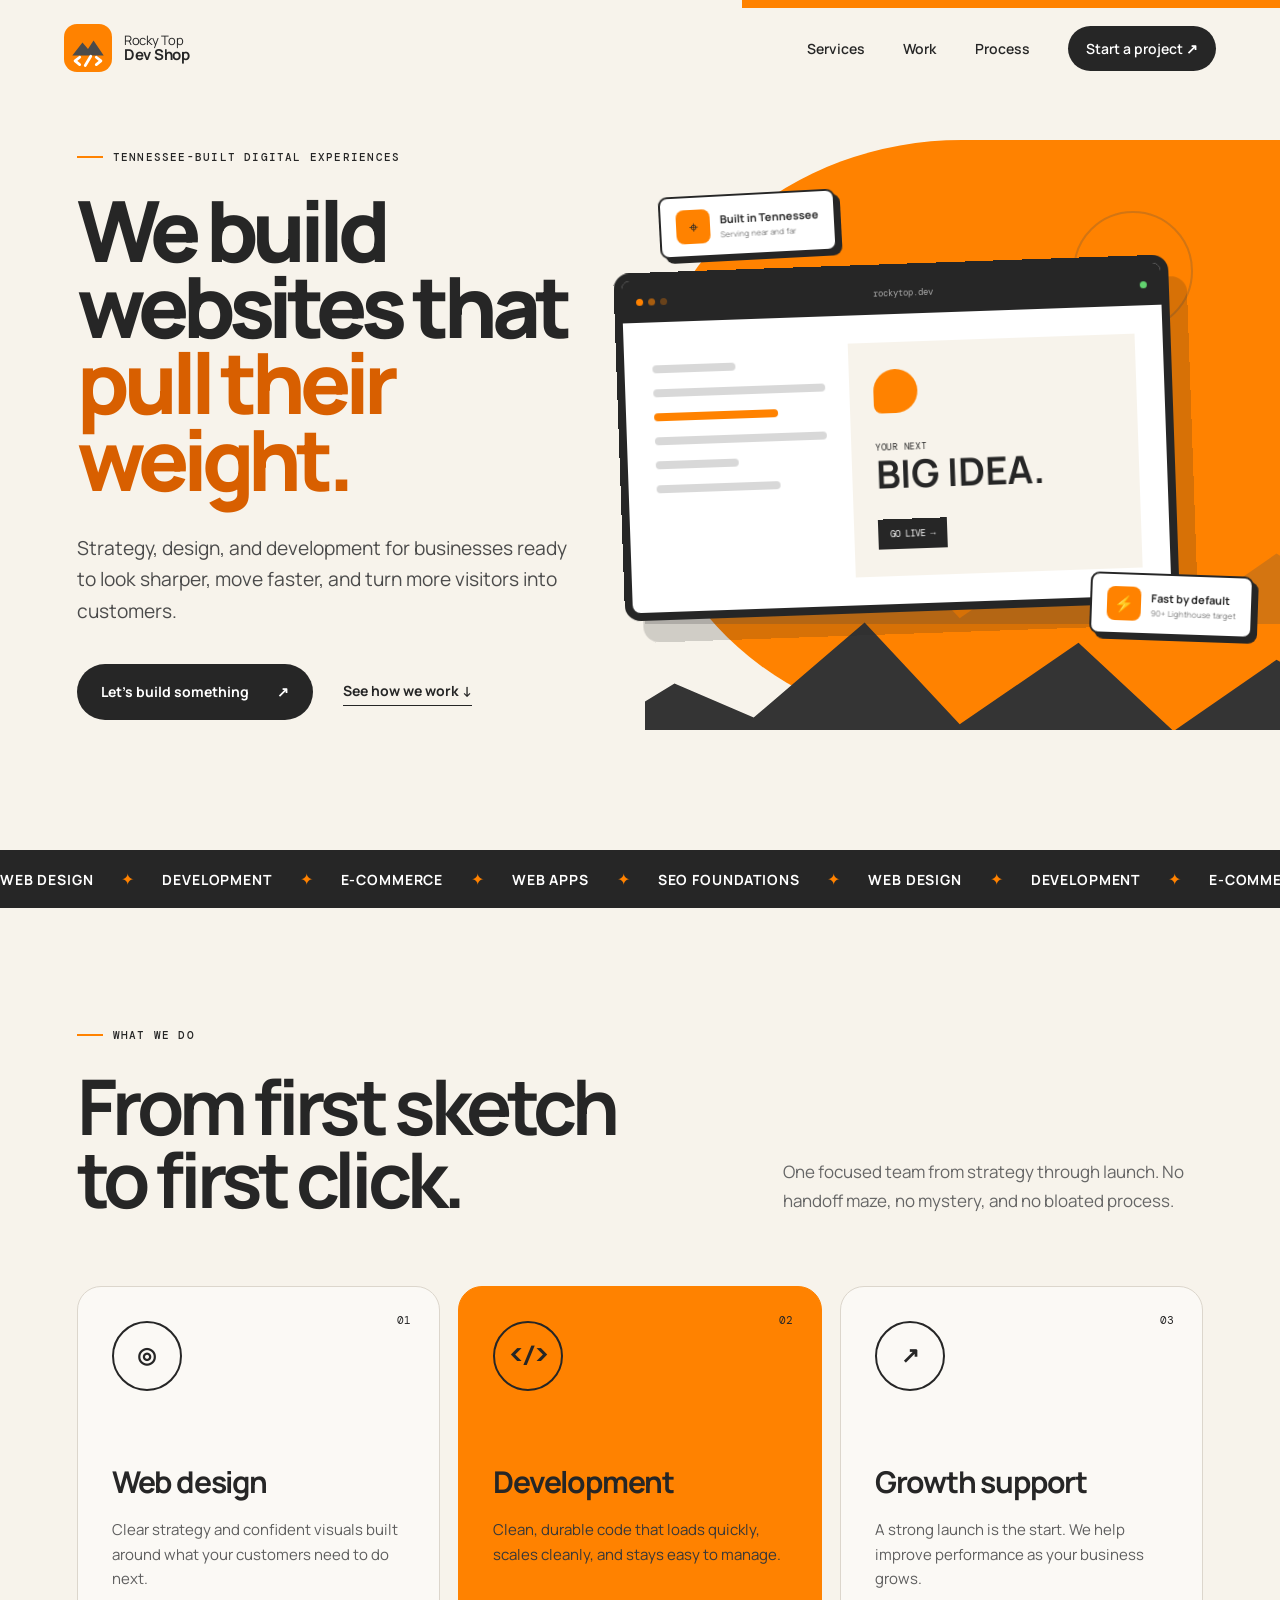
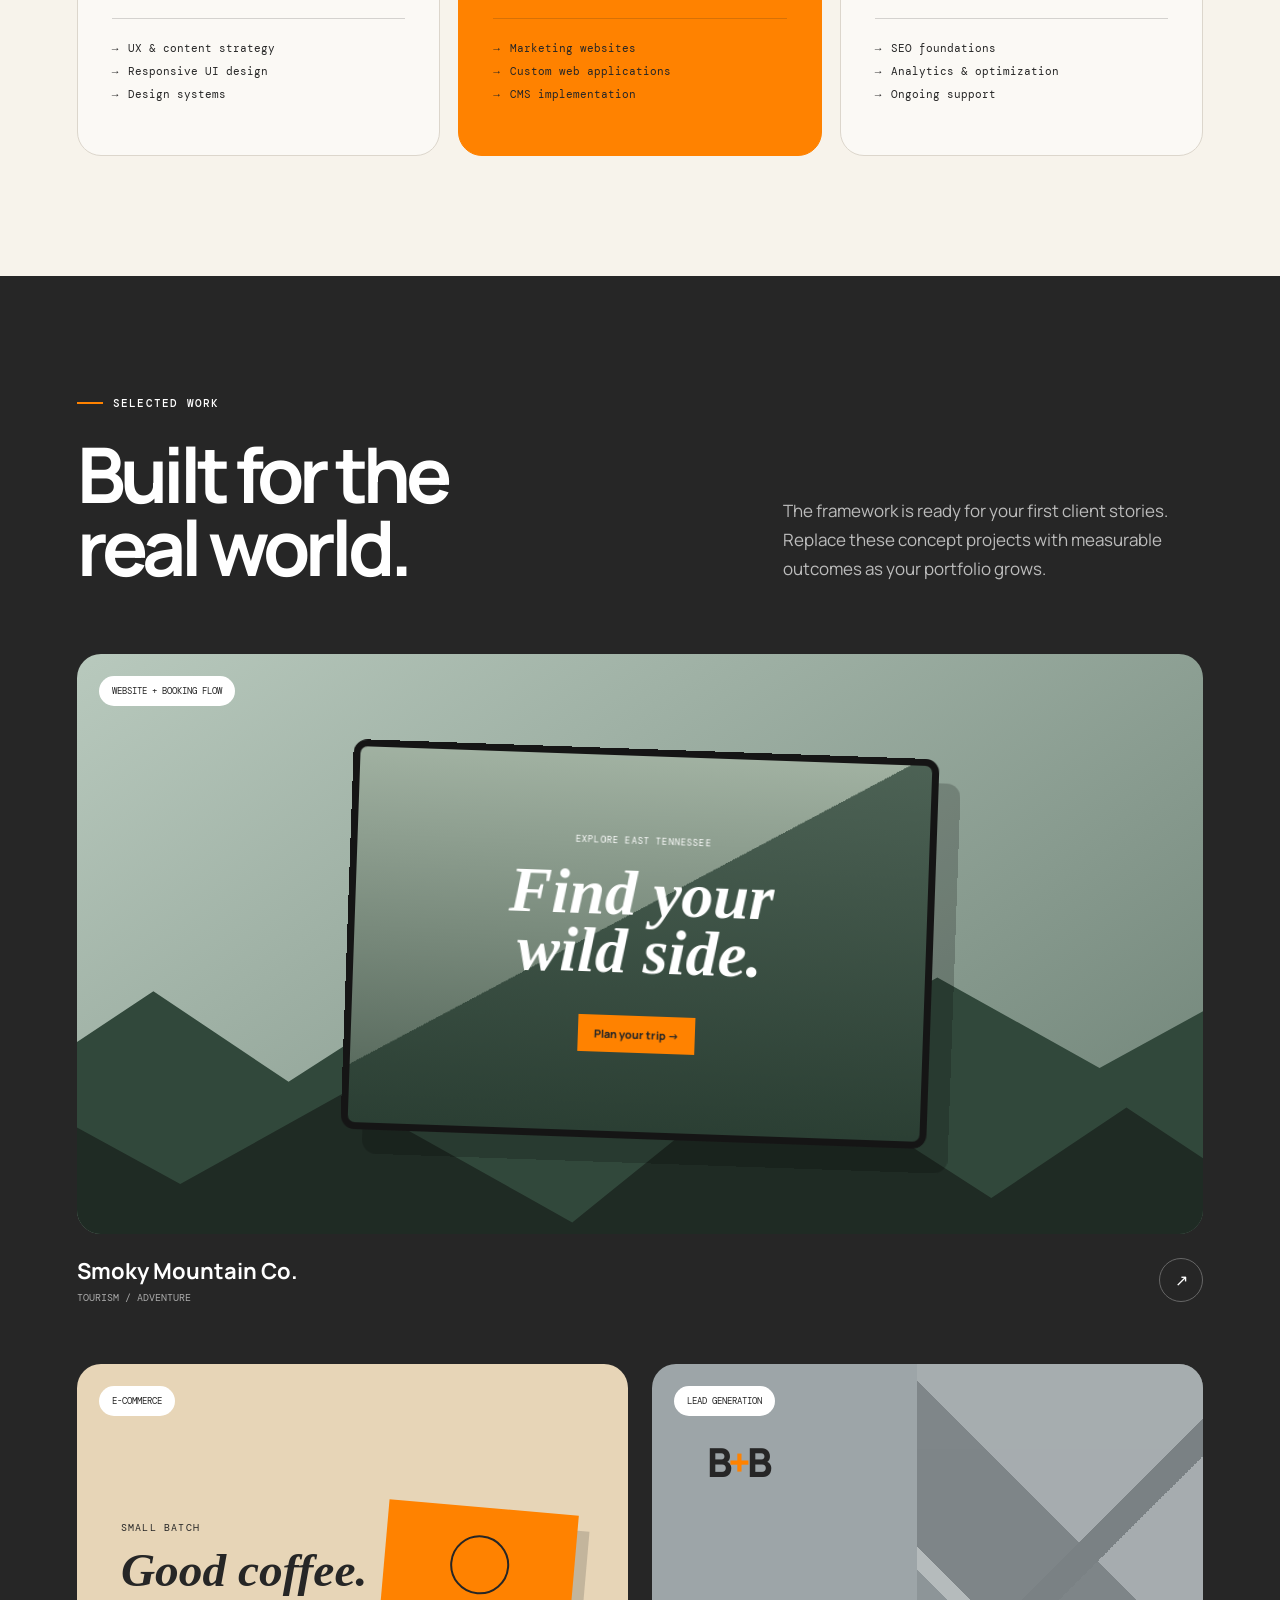
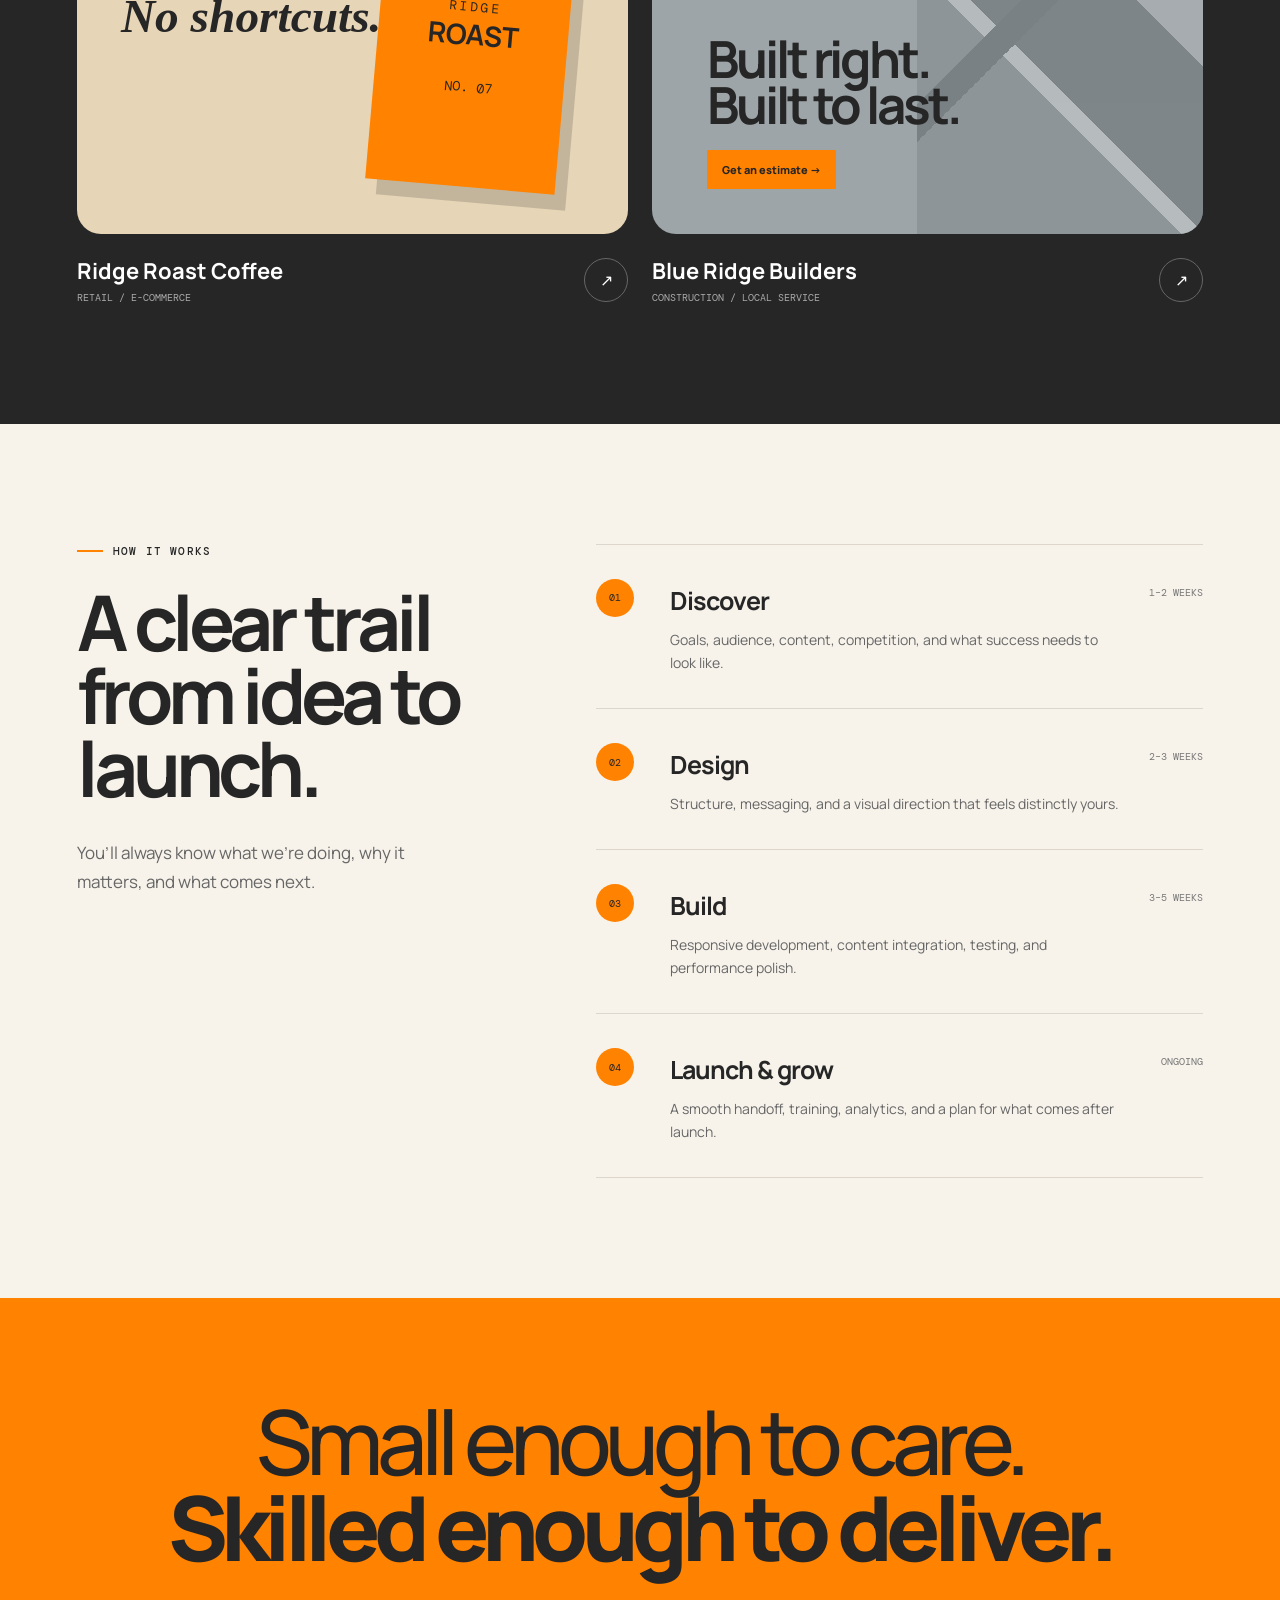
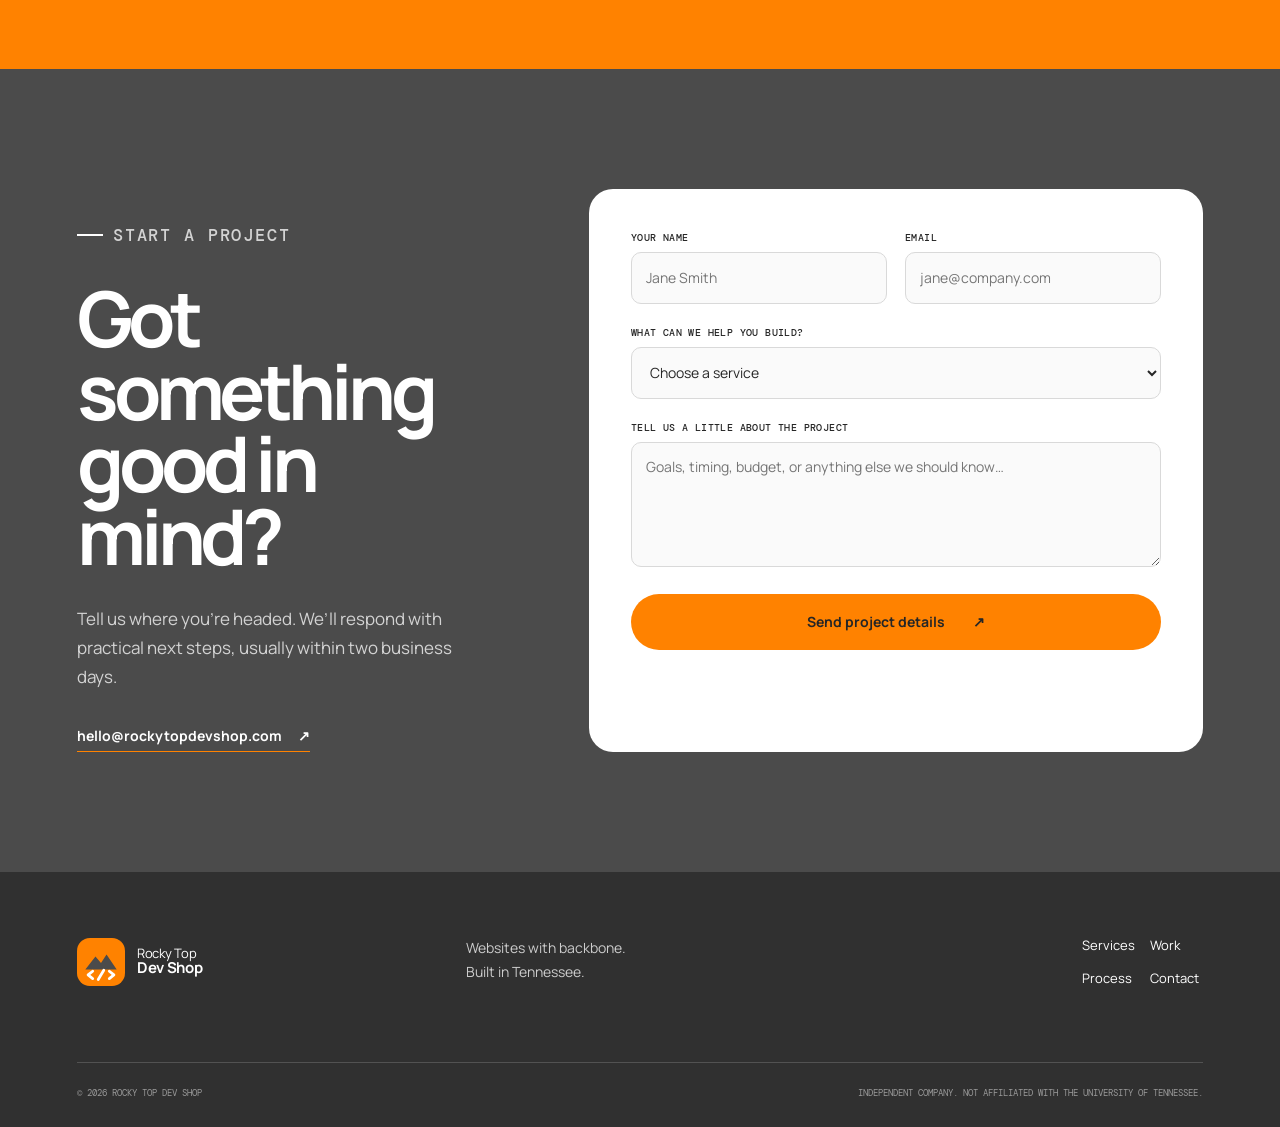
==== index.html @ 5d4ef3bd "Build Rocky Top Dev Shop landing page" ====
<!doctype html> <html lang="en"> <head> <meta charset="UTF-8" /> <meta name="viewport" content="width=device-width, initial-scale=1.0" /> <meta name="description" content="Rocky Top Dev Shop builds fast, thoughtful websites and web applications for ambitious businesses." /> <meta name="theme-color" content="#ff8200" /> <title>Rocky Top Dev Shop | Websites built to move business forward</title> <link rel="preconnect" href="https://fonts.googleapis.com" /> <link rel="preconnect" href="https://fonts.gstatic.com" crossorigin /> <link href="https://fonts.googleapis.com/css2?family=DM+Mono:wght@400;500&family=Manrope:wght@400;500;600;700;800&display=swap" rel="stylesheet" /> <link rel="stylesheet" href="styles.css" /> <script src="script.js" defer></script> </head> <body> <a class="skip-link" href="#main-content">Skip to content</a> <header class="site-header"> <a class="brand" href="#top" aria-label="Rocky Top Dev Shop home"> <svg class="brand-mark" viewBox="0 0 52 52" aria-hidden="true"><rect width="52" height="52" rx="14" fill="#ff8200"/><path d="M9 34 20 20l6 7 6-9 11 16H9Z" fill="#4b4b4b"/><path d="m17 36-5 4 5 4M35 36l5 4-5 4" fill="none" stroke="#fff" stroke-width="3" stroke-linecap="round" stroke-linejoin="round"/><path d="m29 35-6 10" stroke="#fff" stroke-width="3" stroke-linecap="round"/></svg> <span class="brand-name">Rocky Top<br/><strong>Dev Shop</strong></span></a> <button class="menu-toggle" type="button" aria-expanded="false" aria-controls="site-nav"><span></span><span></span><span class="sr-only">Toggle navigation</span></button> <nav id="site-nav" class="site-nav" aria-label="Main navigation"><a href="#services">Services</a><a href="#work">Work</a><a href="#process">Process</a><a class="nav-cta" href="#contact">Start a project <span aria-hidden="true">↗</span></a></nav> </header> <main id="main-content"> <section id="top" class="hero section"> <div class="hero-copy"><p class="eyebrow"><span></span> Tennessee-built digital experiences</p><h1>We build websites that <em>pull their weight.</em></h1><p class="hero-lede">Strategy, design, and development for businesses ready to look sharper, move faster, and turn more visitors into customers.</p><div class="hero-actions"><a class="button button-dark" href="#contact">Let’s build something <span aria-hidden="true">↗</span></a><a class="text-link" href="#work">See how we work <span aria-hidden="true">↓</span></a></div></div> <div class="hero-visual" aria-label="Stylized browser window showing a website in development"><div class="sun"></div><div class="ridge ridge-back"></div><div class="ridge ridge-front"></div><div class="browser-card"><div class="browser-bar"><div class="browser-dots"><i></i><i></i><i></i></div><span>rockytop.dev</span><i class="browser-status"></i></div><div class="browser-body"><div class="code-column"><span class="line line-short"></span><span class="line"></span><span class="line line-mid orange"></span><span class="line"></span><span class="line line-short"></span><span class="line line-mid"></span></div><div class="preview-card"><span class="preview-kicker">YOUR NEXT</span><strong>BIG IDEA.</strong><span class="preview-button">GO LIVE →</span></div></div></div><div class="floating-note note-speed"><span>⚡</span><div><strong>Fast by default</strong><small>90+ Lighthouse target</small></div></div><div class="floating-note note-local"><span>⌖</span><div><strong>Built in Tennessee</strong><small>Serving near and far</small></div></div></div> </section> <section class="marquee" aria-label="Capabilities"><div class="marquee-track"><span>Web design</span><i>✦</i><span>Development</span><i>✦</i><span>E-commerce</span><i>✦</i><span>Web apps</span><i>✦</i><span>SEO foundations</span><i>✦</i><span>Web design</span><i>✦</i><span>Development</span><i>✦</i><span>E-commerce</span><i>✦</i></div></section> <section id="services" class="services section"><div class="section-heading"><div><p class="eyebrow"><span></span> What we do</p><h2>From first sketch<br/>to first click.</h2></div><p>One focused team from strategy through launch. No handoff maze, no mystery, and no bloated process.</p></div><div class="service-grid"><article class="service-card"><span class="service-number">01</span><div class="service-icon" aria-hidden="true">◎</div><h3>Web design</h3><p>Clear strategy and confident visuals built around what your customers need to do next.</p><ul><li>UX & content strategy</li><li>Responsive UI design</li><li>Design systems</li></ul></article><article class="service-card featured"><span class="service-number">02</span><div class="service-icon" aria-hidden="true">&lt;/&gt;</div><h3>Development</h3><p>Clean, durable code that loads quickly, scales cleanly, and stays easy to manage.</p><ul><li>Marketing websites</li><li>Custom web applications</li><li>CMS implementation</li></ul></article><article class="service-card"><span class="service-number">03</span><div class="service-icon" aria-hidden="true">↗</div><h3>Growth support</h3><p>A strong launch is the start. We help improve performance as your business grows.</p><ul><li>SEO foundations</li><li>Analytics & optimization</li><li>Ongoing support</li></ul></article></div></section> <section id="work" class="work section"><div class="section-heading light"><div><p class="eyebrow"><span></span> Selected work</p><h2>Built for the<br/>real world.</h2></div><p>The framework is ready for your first client stories. Replace these concept projects with measurable outcomes as your portfolio grows.</p></div><div class="work-grid"><article class="project project-wide"><div class="project-art art-outdoors"><span class="project-tag">Website + booking flow</span><div class="outdoors-screen"><small>EXPLORE EAST TENNESSEE</small><strong>Find your<br/>wild side.</strong><span>Plan your trip →</span></div></div><div class="project-meta"><div><h3>Smoky Mountain Co.</h3><p>Tourism / Adventure</p></div><span class="circle-arrow" aria-hidden="true">↗</span></div></article><article class="project"><div class="project-art art-cafe"><span class="project-tag">E-commerce</span><div class="coffee-bag"><span>RIDGE</span><strong>ROAST</strong><small>NO. 07</small></div><div class="coffee-copy"><small>SMALL BATCH</small><strong>Good coffee.<br/>No shortcuts.</strong></div></div><div class="project-meta"><div><h3>Ridge Roast Coffee</h3><p>Retail / E-commerce</p></div><span class="circle-arrow" aria-hidden="true">↗</span></div></article><article class="project"><div class="project-art art-contractor"><span class="project-tag">Lead generation</span><div class="contractor-logo">B<span>+</span>B</div><div class="contractor-copy"><strong>Built right.<br/>Built to last.</strong><span>Get an estimate →</span></div></div><div class="project-meta"><div><h3>Blue Ridge Builders</h3><p>Construction / Local service</p></div><span class="circle-arrow" aria-hidden="true">↗</span></div></article></div></section> <section id="process" class="process section"><div class="process-intro"><p class="eyebrow"><span></span> How it works</p><h2>A clear trail<br/>from idea to launch.</h2><p>You’ll always know what we’re doing, why it matters, and what comes next.</p></div><ol class="process-list"><li><span>01</span><div><h3>Discover</h3><p>Goals, audience, content, competition, and what success needs to look like.</p></div><i>1–2 weeks</i></li><li><span>02</span><div><h3>Design</h3><p>Structure, messaging, and a visual direction that feels distinctly yours.</p></div><i>2–3 weeks</i></li><li><span>03</span><div><h3>Build</h3><p>Responsive development, content integration, testing, and performance polish.</p></div><i>3–5 weeks</i></li><li><span>04</span><div><h3>Launch & grow</h3><p>A smooth handoff, training, analytics, and a plan for what comes after launch.</p></div><i>Ongoing</i></li></ol></section> <section class="manifesto"><p>Small enough to care.<br/><strong>Skilled enough to deliver.</strong></p></section> <section id="contact" class="contact section"><div class="contact-copy"><p class="eyebrow light"><span></span> Start a project</p><h2>Got something<br/>good in mind?</h2><p>Tell us where you’re headed. We’ll respond with practical next steps, usually within two business days.</p><a href="mailto:hello@rockytopdevshop.com">hello@rockytopdevshop.com <span aria-hidden="true">↗</span></a></div><form class="contact-form" novalidate><div class="field-row"><label><span>Your name</span><input type="text" name="name" autocomplete="name" placeholder="Jane Smith" required/></label><label><span>Email</span><input type="email" name="email" autocomplete="email" placeholder="jane@company.com" required/></label></div><label><span>What can we help you build?</span><select name="service" required><option value="">Choose a service</option><option>New website</option><option>Website redesign</option><option>Web application</option><option>E-commerce</option><option>Ongoing support</option></select></label><label><span>Tell us a little about the project</span><textarea name="message" rows="4" placeholder="Goals, timing, budget, or anything else we should know…" required></textarea></label><button class="button button-light" type="submit">Send project details <span aria-hidden="true">↗</span></button><p class="form-status" role="status" aria-live="polite"></p></form></section> </main> <footer class="site-footer"><a class="brand footer-brand" href="#top"><svg class="brand-mark" viewBox="0 0 52 52" aria-hidden="true"><rect width="52" height="52" rx="14" fill="#ff8200"/><path d="M9 34 20 20l6 7 6-9 11 16H9Z" fill="#4b4b4b"/><path d="m17 36-5 4 5 4M35 36l5 4-5 4" fill="none" stroke="#fff" stroke-width="3" stroke-linecap="round" stroke-linejoin="round"/><path d="m29 35-6 10" stroke="#fff" stroke-width="3" stroke-linecap="round"/></svg><span class="brand-name">Rocky Top<br/><strong>Dev Shop</strong></span></a><p>Websites with backbone.<br/>Built in Tennessee.</p><div class="footer-links"><a href="#services">Services</a><a href="#work">Work</a><a href="#process">Process</a><a href="#contact">Contact</a></div><div class="footer-bottom"><span>© <span id="year"></span> Rocky Top Dev Shop</span><span>Independent company. Not affiliated with the University of Tennessee.</span></div></footer> </body> </html>
---- styles.css ----
:root {
  --orange: #ff8200;
  --orange-dark: #d85f00;
  --smokey: #4b4b4b;
  --ink: #262626;
  --cream: #f7f3eb;
  --white: #ffffff;
  --line: #dcd6cc;
  --mono: "DM Mono", monospace;
  --sans: "Manrope", sans-serif;
  --radius: 24px;
}

* { box-sizing: border-box; }
html { scroll-behavior: smooth; }
body {
  margin: 0;
  background: var(--cream);
  color: var(--ink);
  font-family: var(--sans);
  -webkit-font-smoothing: antialiased;
}
body.menu-open { overflow: hidden; }
a { color: inherit; text-decoration: none; }
button, input, select, textarea { font: inherit; }
button { color: inherit; }
.sr-only {
  position: absolute;
  width: 1px;
  height: 1px;
  padding: 0;
  margin: -1px;
  overflow: hidden;
  clip: rect(0, 0, 0, 0);
  white-space: nowrap;
  border: 0;
}
.skip-link {
  position: fixed;
  z-index: 100;
  top: 12px;
  left: 12px;
  padding: 10px 16px;
  background: var(--ink);
  color: var(--white);
  transform: translateY(-150%);
}
.skip-link:focus { transform: translateY(0); }

.site-header {
  position: absolute;
  z-index: 20;
  top: 0;
  left: 0;
  display: flex;
  width: 100%;
  align-items: center;
  justify-content: space-between;
  padding: 24px clamp(24px, 5vw, 80px);
}
.brand { display: inline-flex; align-items: center; gap: 12px; }
.brand-mark { width: 48px; height: 48px; flex: 0 0 auto; }
.brand-name { font-size: 13px; line-height: 1.1; letter-spacing: -0.02em; }
.brand-name strong { font-size: 15px; }
.site-nav { display: flex; align-items: center; gap: clamp(22px, 3vw, 48px); font-size: 14px; font-weight: 600; }
.site-nav > a:not(.nav-cta) { position: relative; }
.site-nav > a:not(.nav-cta)::after {
  position: absolute;
  right: 0;
  bottom: -6px;
  left: 0;
  height: 2px;
  background: var(--orange);
  content: "";
  transform: scaleX(0);
  transform-origin: right;
  transition: transform 180ms ease;
}
.site-nav > a:hover::after { transform: scaleX(1); transform-origin: left; }
.nav-cta { padding: 13px 18px; border-radius: 999px; background: var(--ink); color: var(--white); }
.nav-cta span, .button span, .contact-copy a span { display: inline-block; transition: transform 180ms ease; }
.nav-cta:hover span, .button:hover span, .contact-copy a:hover span { transform: translate(3px, -3px); }
.menu-toggle { display: none; border: 0; background: transparent; }

.section { padding: 120px clamp(24px, 6vw, 96px); }
.eyebrow {
  display: flex;
  align-items: center;
  gap: 10px;
  margin: 0 0 28px;
  font-family: var(--mono);
  font-size: 11px;
  font-weight: 500;
  letter-spacing: 0.11em;
  text-transform: uppercase;
}
.eyebrow span { width: 26px; height: 2px; background: var(--orange); }
.eyebrow.light span { background: var(--white); }
.hero {
  position: relative;
  display: grid;
  min-height: 760px;
  grid-template-columns: minmax(0, 0.95fr) minmax(420px, 1.05fr);
  gap: 5vw;
  align-items: center;
  overflow: hidden;
  padding-top: 140px;
  background: var(--cream);
}
.hero::before {
  position: absolute;
  top: 0;
  right: 0;
  width: 42%;
  height: 8px;
  background: var(--orange);
  content: "";
}
.hero-copy { position: relative; z-index: 2; max-width: 680px; }
.hero h1 {
  max-width: 760px;
  margin: 0;
  font-size: clamp(58px, 6.6vw, 108px);
  font-weight: 800;
  letter-spacing: -0.072em;
  line-height: 0.9;
}
.hero h1 em { display: block; color: var(--orange-dark); font-style: normal; }
.hero-lede { max-width: 620px; margin: 36px 0; color: var(--smokey); font-size: clamp(17px, 1.5vw, 21px); line-height: 1.65; }
.hero-actions { display: flex; align-items: center; gap: 30px; }
.button {
  display: inline-flex;
  min-height: 56px;
  align-items: center;
  justify-content: center;
  gap: 28px;
  padding: 0 24px;
  border: 0;
  border-radius: 999px;
  cursor: pointer;
  font-size: 14px;
  font-weight: 700;
  transition: background 180ms ease, transform 180ms ease;
}
.button:hover { transform: translateY(-2px); }
.button-dark { background: var(--ink); color: var(--white); }
.button-dark:hover { background: var(--smokey); }
.text-link { border-bottom: 1px solid var(--ink); font-size: 14px; font-weight: 700; line-height: 2; }
.hero-visual {
  position: relative;
  min-height: 590px;
  margin-right: -8vw;
  border-radius: 48% 0 0 48%;
  background: var(--orange);
}
.sun {
  position: absolute;
  top: 12%;
  right: 17%;
  width: 120px;
  height: 120px;
  border: 2px solid rgba(75, 75, 75, 0.25);
  border-radius: 50%;
}
.ridge { position: absolute; right: 0; bottom: 0; left: 0; height: 48%; overflow: hidden; }
.ridge::before {
  position: absolute;
  right: -10%;
  bottom: -58%;
  left: -10%;
  height: 120%;
  background: var(--smokey);
  content: "";
  clip-path: polygon(0 55%, 12% 38%, 22% 48%, 36% 20%, 48% 50%, 63% 26%, 75% 52%, 88% 31%, 100% 48%, 100% 100%, 0 100%);
}
.ridge-back { bottom: 18%; opacity: 0.23; }
.ridge-front::before { background: #343434; }
.browser-card {
  position: absolute;
  z-index: 4;
  top: 21%;
  left: -4%;
  width: min(620px, 84%);
  overflow: hidden;
  border: 8px solid var(--ink);
  border-radius: 16px;
  background: var(--white);
  box-shadow: 18px 22px 0 rgba(38, 38, 38, 0.18);
  transform: rotate(-2deg);
}
.browser-bar { display: flex; height: 42px; align-items: center; justify-content: space-between; padding: 0 14px; background: var(--ink); color: #a9a9a9; font-family: var(--mono); font-size: 9px; }
.browser-dots { display: flex; gap: 5px; }
.browser-dots i { width: 7px; height: 7px; border-radius: 50%; background: var(--orange); }
.browser-dots i:nth-child(2) { opacity: 0.6; }
.browser-dots i:nth-child(3) { opacity: 0.3; }
.browser-status { width: 7px; height: 7px; border-radius: 50%; background: #62d26f; }
.browser-body { display: grid; min-height: 290px; grid-template-columns: 0.75fr 1.25fr; gap: 24px; padding: 28px; }
.code-column { display: flex; flex-direction: column; gap: 16px; padding-top: 15px; }
.line { display: block; width: 100%; height: 8px; border-radius: 20px; background: #d8d8d8; }
.line-short { width: 48%; }
.line-mid { width: 72%; }
.line.orange { background: var(--orange); }
.preview-card { display: flex; flex-direction: column; justify-content: center; padding: 24px; background: var(--cream); }
.preview-card::before { width: 44px; height: 44px; margin-bottom: 28px; border-radius: 50% 50% 50% 8px; background: var(--orange); content: ""; }
.preview-card small, .preview-kicker { font-family: var(--mono); font-size: 9px; letter-spacing: 0.08em; }
.preview-card strong { margin: 4px 0 28px; font-size: clamp(25px, 3vw, 42px); line-height: 0.9; }
.preview-button { align-self: flex-start; padding: 9px 12px; background: var(--ink); color: var(--white); font-family: var(--mono); font-size: 9px; }
.floating-note { position: absolute; z-index: 5; display: flex; align-items: center; gap: 10px; padding: 12px 15px; border: 2px solid var(--ink); border-radius: 9px; background: var(--white); box-shadow: 5px 5px 0 var(--ink); transform: rotate(2deg); }
.floating-note > span { display: grid; width: 34px; height: 34px; place-items: center; border-radius: 8px; background: var(--orange); }
.floating-note strong, .floating-note small { display: block; }
.floating-note strong { font-size: 11px; }
.floating-note small { margin-top: 2px; color: #777; font-size: 8px; }
.note-speed { right: 8%; bottom: 16%; }
.note-local { top: 9%; left: 2%; transform: rotate(-3deg); }

.marquee { overflow: hidden; padding: 18px 0; background: var(--ink); color: var(--white); }
.marquee-track { display: flex; width: max-content; align-items: center; gap: 28px; animation: marquee 24s linear infinite; }
.marquee span { font-size: 14px; font-weight: 700; letter-spacing: 0.06em; text-transform: uppercase; }
.marquee i { color: var(--orange); font-style: normal; }
@keyframes marquee { to { transform: translateX(-50%); } }

.section-heading { display: grid; grid-template-columns: 1fr minmax(280px, 420px); gap: 60px; align-items: end; margin-bottom: 70px; }
.section-heading h2, .process h2, .contact h2 { margin: 0; font-size: clamp(48px, 6vw, 86px); letter-spacing: -0.065em; line-height: 0.95; }
.section-heading > p, .process-intro > p:last-child, .contact-copy > p { margin: 0; color: #666; font-size: 17px; line-height: 1.7; }
.service-grid { display: grid; grid-template-columns: repeat(3, 1fr); gap: 18px; }
.service-card { position: relative; min-height: 470px; padding: 34px; border: 1px solid var(--line); border-radius: var(--radius); background: rgba(255, 255, 255, 0.52); transition: transform 180ms ease, border-color 180ms ease; }
.service-card:hover { border-color: var(--orange); transform: translateY(-6px); }
.service-card.featured { background: var(--orange); border-color: var(--orange); }
.service-number { position: absolute; top: 26px; right: 28px; font-family: var(--mono); font-size: 11px; }
.service-icon { display: grid; width: 70px; height: 70px; margin-bottom: 70px; place-items: center; border: 2px solid var(--ink); border-radius: 50%; font-family: var(--mono); font-size: 22px; font-weight: 600; }
.service-card h3 { margin: 0 0 16px; font-size: 30px; letter-spacing: -0.04em; }
.service-card p { min-height: 76px; margin: 0 0 24px; color: #5e5e5e; font-size: 15px; line-height: 1.65; }
.service-card.featured p { color: #383838; }
.service-card ul { display: grid; gap: 9px; margin: 0; padding: 22px 0 0; border-top: 1px solid rgba(38, 38, 38, 0.18); list-style: none; font-family: var(--mono); font-size: 11px; }
.service-card li::before { margin-right: 10px; content: "→"; }

.work { background: var(--ink); color: var(--white); }
.section-heading.light > p { color: #bcbcbc; }
.work-grid { display: grid; grid-template-columns: 1fr 1fr; gap: 60px 24px; }
.project-wide { grid-column: 1 / -1; }
.project-art { position: relative; min-height: 470px; overflow: hidden; border-radius: var(--radius); }
.project-wide .project-art { min-height: 580px; }
.project-tag { position: absolute; z-index: 4; top: 22px; left: 22px; padding: 9px 13px; border-radius: 999px; background: var(--white); color: var(--ink); font-family: var(--mono); font-size: 9px; text-transform: uppercase; }
.art-outdoors { display: grid; place-items: center; background: linear-gradient(145deg, #b8c9bd, #6d8175); }
.art-outdoors::before, .art-outdoors::after { position: absolute; right: -10%; bottom: -5%; left: -10%; height: 60%; background: #31483b; clip-path: polygon(0 58%, 14% 22%, 24% 48%, 40% 8%, 55% 55%, 72% 18%, 84% 44%, 100% 10%, 100% 100%, 0 100%); content: ""; }
.art-outdoors::after { bottom: -25%; background: #1f2b24; transform: scaleX(-1); }
.outdoors-screen { position: relative; z-index: 2; display: flex; width: 52%; min-width: 360px; min-height: 390px; flex-direction: column; align-items: center; justify-content: center; border: 7px solid #151515; border-radius: 14px; background: linear-gradient(rgba(19, 38, 28, 0.18), rgba(19, 38, 28, 0.66)), linear-gradient(150deg, #c0d0bf 0 45%, #596f61 45% 100%); box-shadow: 22px 24px 0 rgba(0,0,0,.2); text-align: center; transform: rotate(2deg); }
.outdoors-screen small { font-family: var(--mono); font-size: 9px; letter-spacing: .13em; }
.outdoors-screen strong { margin: 18px 0 36px; font-family: Georgia, serif; font-size: clamp(42px, 5vw, 72px); font-style: italic; line-height: .9; }
.outdoors-screen span { padding: 11px 16px; background: var(--orange); color: var(--ink); font-size: 11px; font-weight: 800; }
.art-cafe { background: #e7d5b7; }
.coffee-bag { position: absolute; right: 11%; bottom: 10%; display: flex; width: 190px; height: 280px; flex-direction: column; align-items: center; justify-content: center; background: var(--orange); color: var(--ink); box-shadow: 12px 15px 0 rgba(38,38,38,.18); transform: rotate(5deg); }
.coffee-bag::before { position: absolute; top: 28px; width: 55px; height: 55px; border: 2px solid var(--ink); border-radius: 50%; content: ""; }
.coffee-bag span { font-family: var(--mono); font-size: 13px; letter-spacing: .2em; }
.coffee-bag strong { font-size: 28px; }
.coffee-bag small { margin-top: 26px; font-family: var(--mono); }
.coffee-copy { position: absolute; top: 32%; left: 8%; color: var(--ink); }
.coffee-copy small { font-family: var(--mono); font-size: 10px; letter-spacing: .12em; }
.coffee-copy strong { display: block; margin-top: 12px; font-family: Georgia, serif; font-size: clamp(32px, 3.7vw, 54px); font-style: italic; line-height: .96; }
.art-contractor { display: flex; align-items: flex-end; justify-content: space-between; padding: 55px; background: #9da5a8; color: var(--ink); }
.art-contractor::before { position: absolute; top: 0; right: 0; bottom: 0; width: 52%; background: linear-gradient(135deg, transparent 0 45%, #6d7477 45% 50%, transparent 50%), linear-gradient(45deg, #888f92 0 35%, #bfc4c5 35% 38%, #737a7d 38% 60%, #aab0b2 60%); opacity: .72; content: ""; }
.contractor-logo { position: absolute; top: 70px; left: 55px; font-size: 40px; font-weight: 800; letter-spacing: -.1em; }
.contractor-logo span { color: var(--orange); }
.contractor-copy { position: relative; z-index: 2; }
.contractor-copy strong { display: block; margin-bottom: 30px; font-size: clamp(36px, 4vw, 58px); letter-spacing: -.06em; line-height: .9; }
.contractor-copy span { padding: 12px 15px; background: var(--orange); font-size: 11px; font-weight: 800; }
.project-meta { display: flex; align-items: center; justify-content: space-between; padding-top: 22px; }
.project-meta h3 { margin: 0 0 5px; font-size: 22px; }
.project-meta p { margin: 0; color: #aaa; font-family: var(--mono); font-size: 10px; text-transform: uppercase; }
.circle-arrow { display: grid; width: 44px; height: 44px; place-items: center; border: 1px solid #666; border-radius: 50%; transition: background 180ms ease, color 180ms ease; }
.project:hover .circle-arrow { background: var(--orange); color: var(--ink); }

.process { display: grid; grid-template-columns: minmax(280px, .8fr) minmax(500px, 1.2fr); gap: 9vw; background: var(--cream); }
.process-intro { position: sticky; top: 50px; align-self: start; }
.process-intro > p:last-child { max-width: 390px; margin-top: 34px; }
.process-list { margin: 0; padding: 0; border-top: 1px solid var(--line); list-style: none; }
.process-list li { display: grid; grid-template-columns: 50px 1fr auto; gap: 24px; align-items: start; padding: 34px 0; border-bottom: 1px solid var(--line); }
.process-list > li > span { display: grid; width: 38px; height: 38px; place-items: center; border-radius: 50%; background: var(--orange); font-family: var(--mono); font-size: 10px; }
.process-list h3 { margin: 4px 0 10px; font-size: 25px; letter-spacing: -.04em; }
.process-list p { max-width: 520px; margin: 0; color: #666; font-size: 14px; line-height: 1.65; }
.process-list i { margin-top: 7px; color: #777; font-family: var(--mono); font-size: 10px; font-style: normal; text-transform: uppercase; }
.manifesto { padding: 100px 24px; overflow: hidden; background: var(--orange); text-align: center; }
.manifesto p { margin: 0; font-size: clamp(42px, 7vw, 102px); font-weight: 500; letter-spacing: -.07em; line-height: .95; }
.manifesto strong { font-weight: 800; }

.contact { display: grid; grid-template-columns: .8fr 1.2fr; gap: 8vw; background: var(--smokey); color: var(--white); }
.contact-copy > p { max-width: 470px; margin: 32px 0; color: #d3d3d3; }
.contact-copy > a { display: inline-flex; gap: 16px; padding-bottom: 6px; border-bottom: 1px solid var(--orange); font-size: 14px; font-weight: 700; }
.contact-form { padding: 42px; border-radius: var(--radius); background: var(--white); color: var(--ink); }
.field-row { display: grid; grid-template-columns: 1fr 1fr; gap: 18px; }
.contact-form label { display: block; margin-bottom: 22px; }
.contact-form label > span { display: block; margin-bottom: 8px; font-family: var(--mono); font-size: 10px; font-weight: 500; letter-spacing: .04em; text-transform: uppercase; }
.contact-form input, .contact-form select, .contact-form textarea { width: 100%; border: 1px solid #d9d9d9; border-radius: 10px; outline: none; background: #fafafa; color: var(--ink); font-size: 14px; transition: border-color 150ms ease, box-shadow 150ms ease; }
.contact-form input, .contact-form select { height: 52px; padding: 0 14px; }
.contact-form textarea { min-height: 125px; padding: 14px; resize: vertical; }
.contact-form input:focus, .contact-form select:focus, .contact-form textarea:focus { border-color: var(--orange-dark); box-shadow: 0 0 0 3px rgba(255,130,0,.18); }
.contact-form [aria-invalid="true"] { border-color: #bd2c2c; }
.button-light { width: 100%; background: var(--orange); color: var(--ink); }
.button-light:hover { background: #eb7600; }
.form-status { min-height: 20px; margin: 16px 0 0; color: #555; font-size: 12px; text-align: center; }
.site-footer { display: grid; grid-template-columns: 1fr 1fr 1fr; gap: 40px; padding: 64px clamp(24px, 6vw, 96px) 28px; background: #303030; color: var(--white); }
.footer-brand .brand-name { color: var(--white); }
.site-footer > p { margin: 0; color: #ccc; font-size: 14px; line-height: 1.7; }
.footer-links { display: grid; grid-template-columns: 1fr 1fr; gap: 15px; justify-self: end; font-size: 13px; }
.footer-links a:hover { color: var(--orange); }
.footer-bottom { display: flex; grid-column: 1 / -1; justify-content: space-between; margin-top: 35px; padding-top: 24px; border-top: 1px solid #525252; color: #999; font-family: var(--mono); font-size: 9px; text-transform: uppercase; }

@media (max-width: 1000px) {
  .hero { min-height: auto; grid-template-columns: 1fr; padding-top: 150px; }
  .hero-copy { max-width: 760px; }
  .hero-visual { min-height: 540px; margin: 30px -10vw -120px 12vw; }
  .service-grid { grid-template-columns: 1fr; }
  .service-card { min-height: auto; }
  .service-icon { margin-bottom: 50px; }
  .service-card p { min-height: auto; }
  .process { grid-template-columns: 1fr; }
  .process-intro { position: static; }
  .contact { grid-template-columns: 1fr; }
}

@media (max-width: 760px) {
  .site-header { padding: 18px 20px; }
  .brand-mark { width: 42px; height: 42px; }
  .menu-toggle { position: relative; z-index: 22; display: grid; width: 44px; height: 44px; place-content: center; gap: 7px; border-radius: 50%; background: var(--ink); }
  .menu-toggle span:not(.sr-only) { width: 20px; height: 2px; background: var(--white); transition: transform 180ms ease; }
  .menu-toggle[aria-expanded="true"] span:first-child { transform: translateY(4.5px) rotate(45deg); }
  .menu-toggle[aria-expanded="true"] span:nth-child(2) { transform: translateY(-4.5px) rotate(-45deg); }
  .site-nav { position: fixed; z-index: 21; inset: 0; display: flex; flex-direction: column; justify-content: center; gap: 32px; background: var(--orange); font-size: 28px; opacity: 0; pointer-events: none; transform: translateY(-10px); transition: opacity 180ms ease, transform 180ms ease; }
  .site-nav.open { opacity: 1; pointer-events: auto; transform: translateY(0); }
  .nav-cta { font-size: 16px; }
  .section { padding: 84px 20px; }
  .hero { padding-top: 125px; }
  .hero h1 { font-size: clamp(52px, 16vw, 76px); }
  .hero-lede { font-size: 17px; }
  .hero-actions { align-items: flex-start; flex-direction: column; gap: 18px; }
  .hero-visual { min-height: 430px; margin: 25px -20px -84px 25px; border-radius: 46% 0 0 30%; }
  .browser-card { top: 23%; left: -8%; width: 94%; border-width: 5px; }
  .browser-body { min-height: 230px; gap: 13px; padding: 17px; }
  .preview-card { padding: 14px; }
  .preview-card::before { width: 30px; height: 30px; margin-bottom: 18px; }
  .note-local { top: 6%; left: -4%; }
  .note-speed { right: 4%; bottom: 10%; }
  .floating-note { padding: 9px; }
  .floating-note > span { width: 28px; height: 28px; }
  .section-heading { grid-template-columns: 1fr; gap: 25px; margin-bottom: 45px; }
  .section-heading h2, .process h2, .contact h2 { font-size: clamp(46px, 14vw, 66px); }
  .work-grid { grid-template-columns: 1fr; }
  .project-wide { grid-column: auto; }
  .project-art, .project-wide .project-art { min-height: 420px; }
  .outdoors-screen { width: 76%; min-width: 0; min-height: 320px; }
  .coffee-bag { right: 5%; width: 145px; height: 235px; }
  .coffee-copy { top: 27%; left: 6%; }
  .art-contractor { padding: 34px; }
  .contractor-logo { top: 50px; left: 34px; }
  .process-list li { grid-template-columns: 42px 1fr; }
  .process-list i { display: none; }
  .manifesto { padding: 76px 20px; }
  .contact-form { padding: 24px; }
  .field-row { grid-template-columns: 1fr; gap: 0; }
  .site-footer { grid-template-columns: 1fr 1fr; }
  .footer-links { justify-self: start; }
  .footer-bottom { align-items: flex-start; flex-direction: column; gap: 12px; }
}

@media (max-width: 480px) {
  .hero h1 { font-size: 49px; }
  .hero-visual { min-height: 390px; }
  .browser-body { grid-template-columns: .55fr 1.45fr; }
  .note-local { display: none; }
  .project-art, .project-wide .project-art { min-height: 370px; }
  .coffee-copy strong { font-size: 28px; }
  .coffee-bag { right: -8px; bottom: 7%; }
  .art-contractor::before { width: 65%; }
  .site-footer { grid-template-columns: 1fr; }
}

@media (prefers-reduced-motion: reduce) {
  html { scroll-behavior: auto; }
  *, *::before, *::after { animation-duration: .01ms !important; animation-iteration-count: 1 !important; transition-duration: .01ms !important; }
}
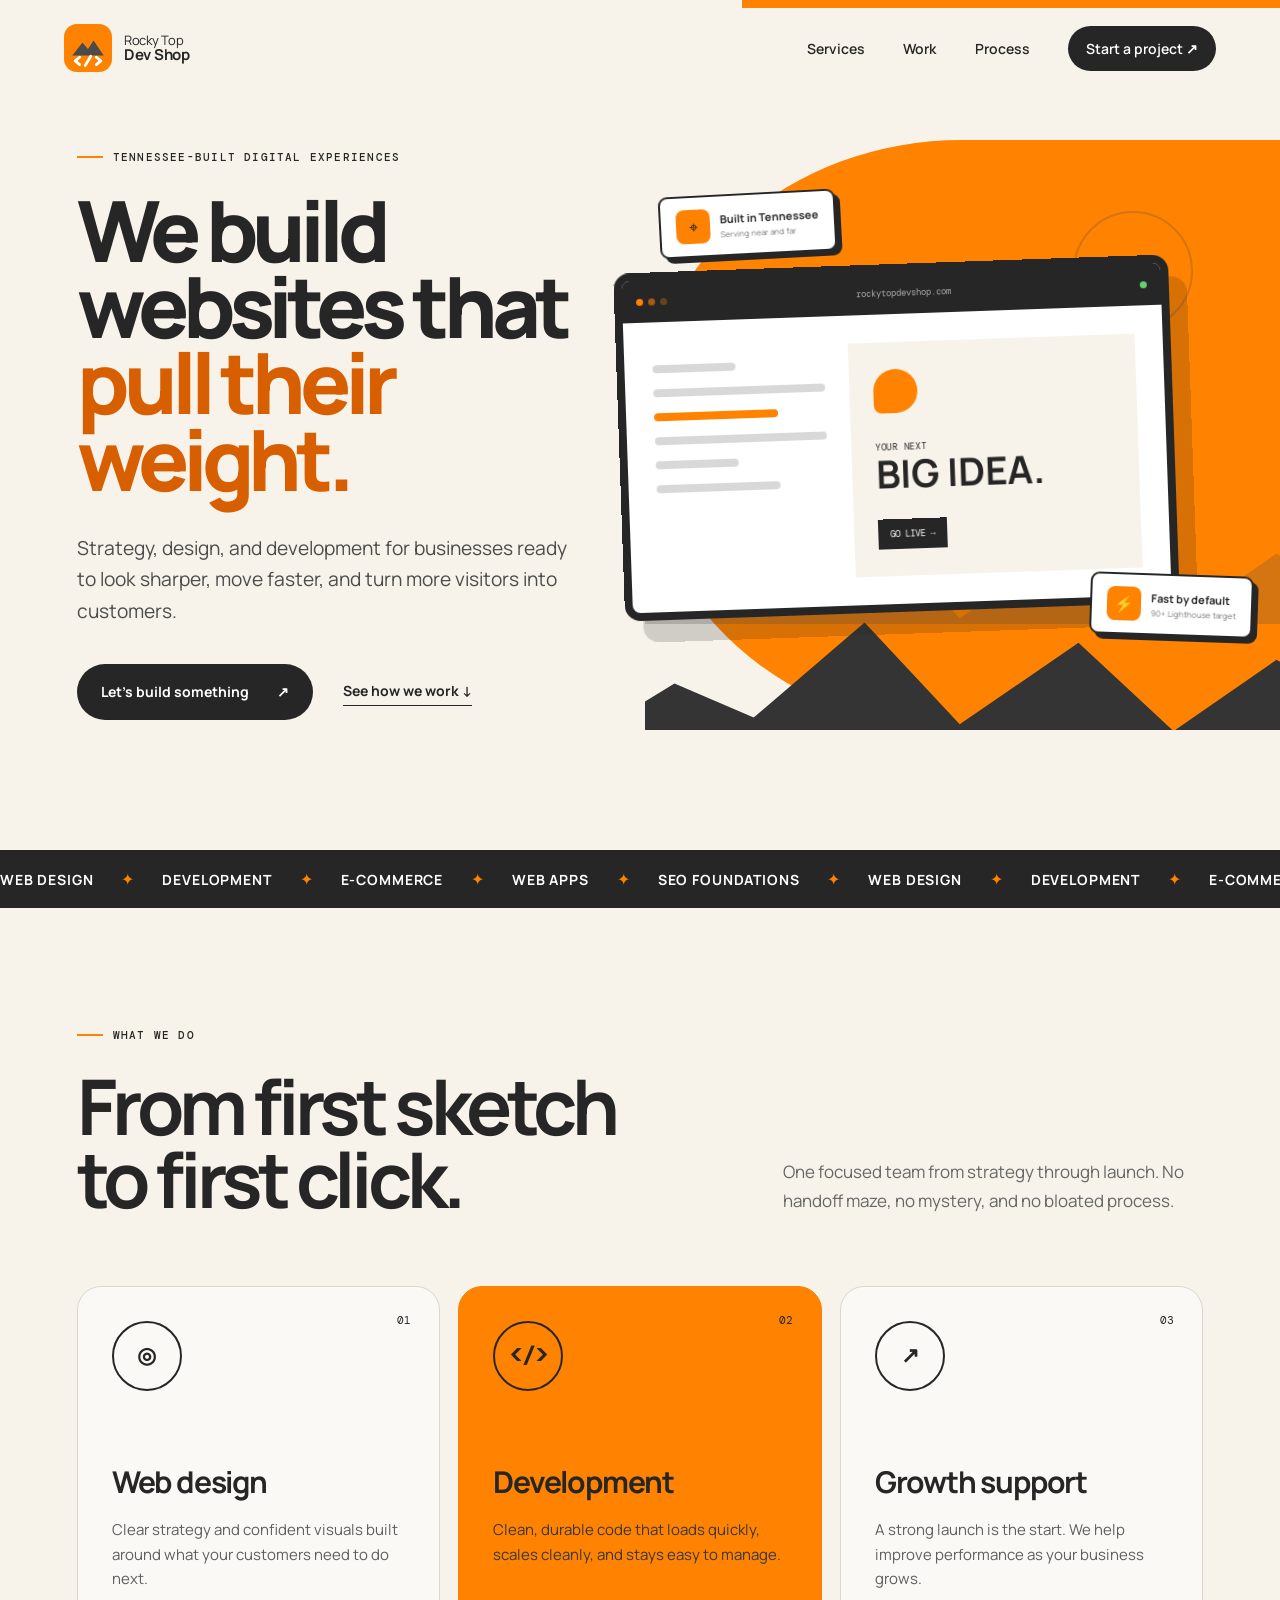
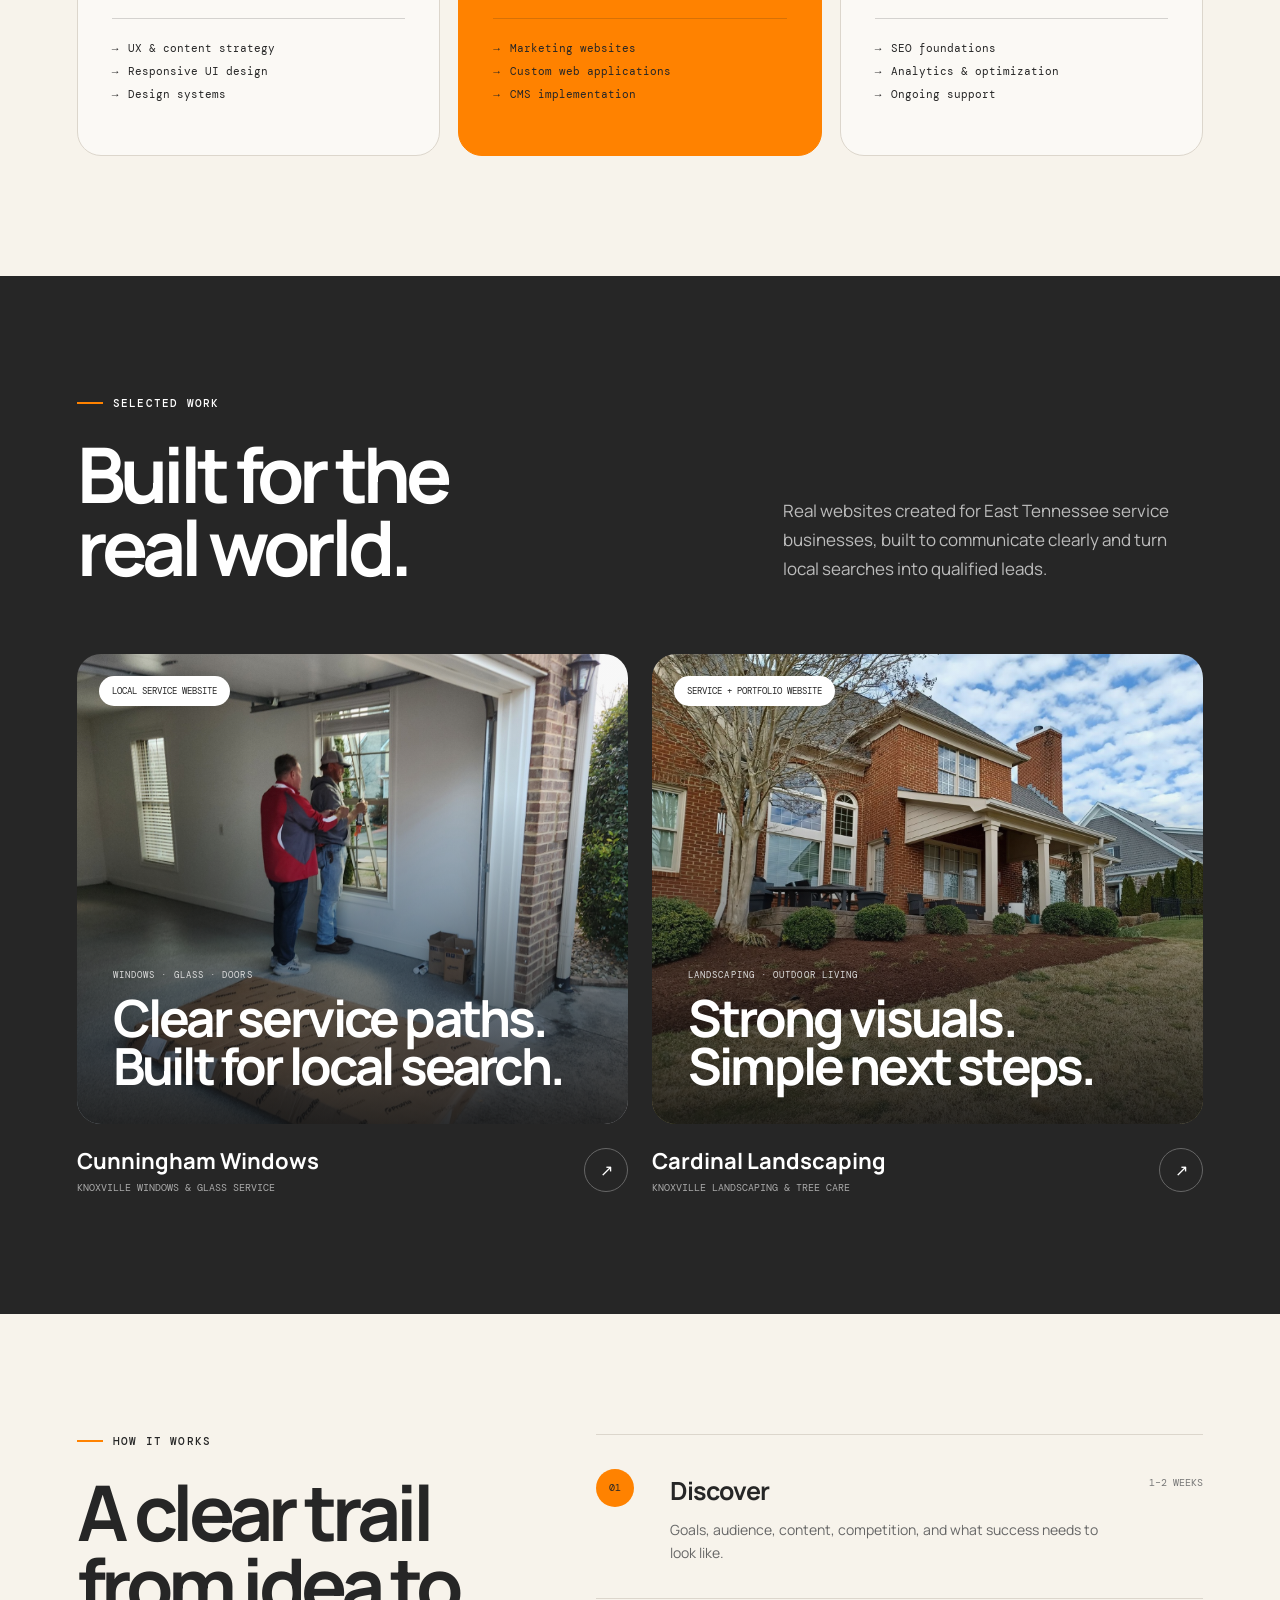
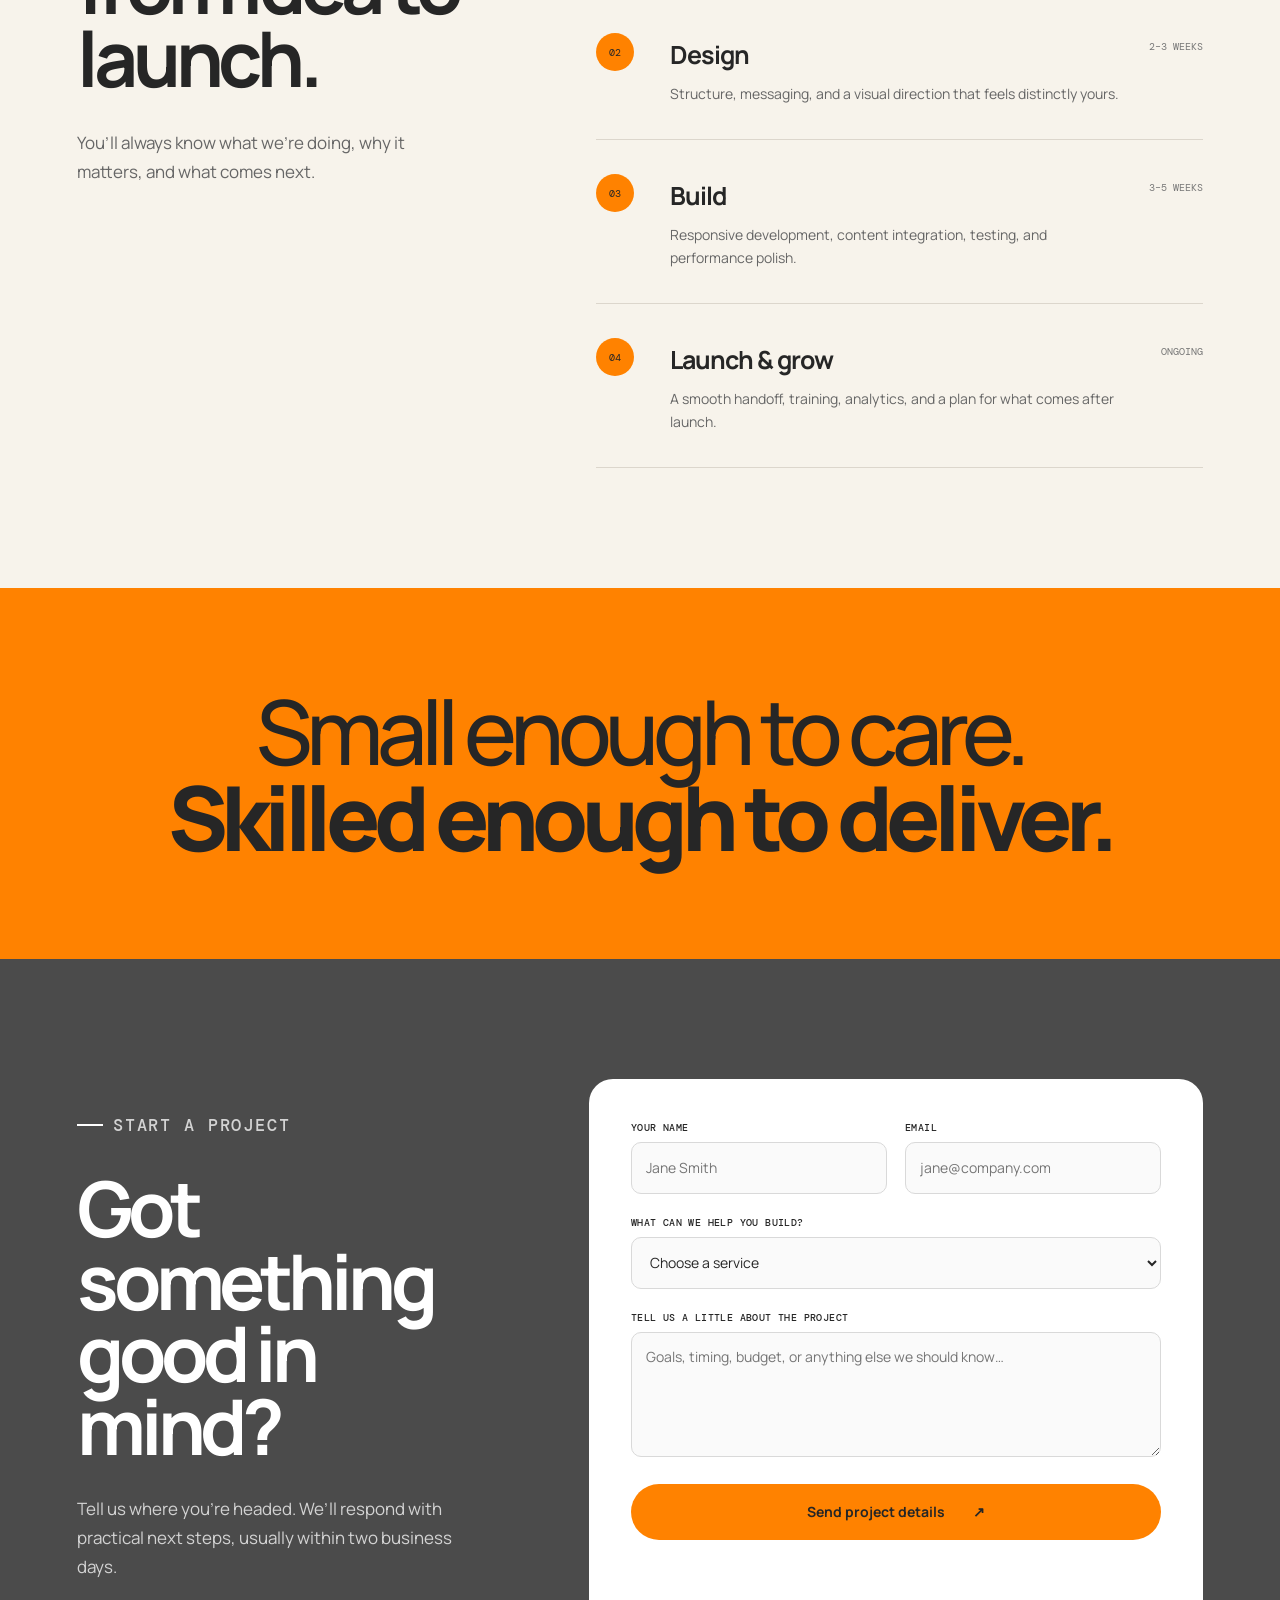
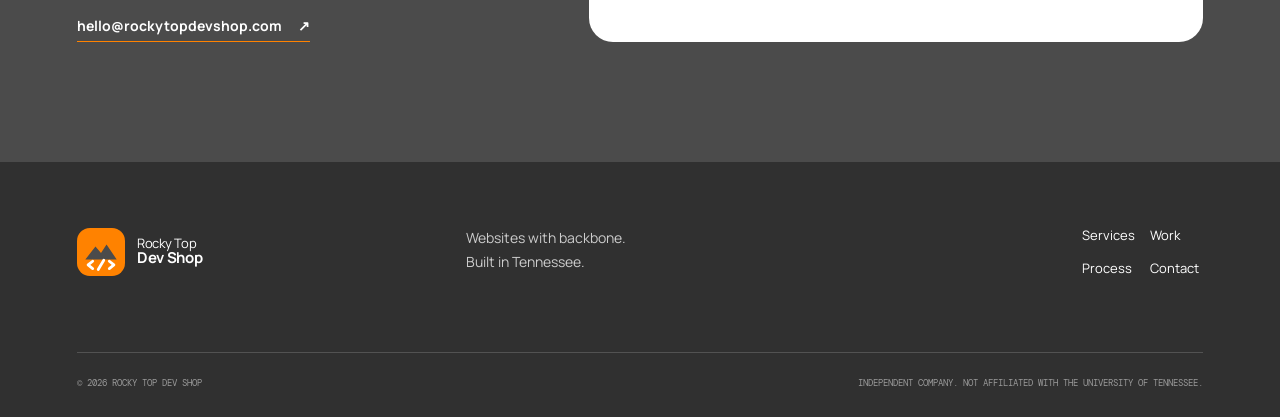
==== commit 65d502c1: "Optimize site SEO and add client work" ====
--- a/index.html
+++ b/index.html
@@ -1 +1,385 @@
-<!doctype html> <html lang="en"> <head> <meta charset="UTF-8" /> <meta name="viewport" content="width=device-width, initial-scale=1.0" /> <meta name="description" content="Rocky Top Dev Shop builds fast, thoughtful websites and web applications for ambitious businesses." /> <meta name="theme-color" content="#ff8200" /> <title>Rocky Top Dev Shop | Websites built to move business forward</title> <link rel="preconnect" href="https://fonts.googleapis.com" /> <link rel="preconnect" href="https://fonts.gstatic.com" crossorigin /> <link href="https://fonts.googleapis.com/css2?family=DM+Mono:wght@400;500&family=Manrope:wght@400;500;600;700;800&display=swap" rel="stylesheet" /> <link rel="stylesheet" href="styles.css" /> <script src="script.js" defer></script> </head> <body> <a class="skip-link" href="#main-content">Skip to content</a> <header class="site-header"> <a class="brand" href="#top" aria-label="Rocky Top Dev Shop home"> <svg class="brand-mark" viewBox="0 0 52 52" aria-hidden="true"><rect width="52" height="52" rx="14" fill="#ff8200"/><path d="M9 34 20 20l6 7 6-9 11 16H9Z" fill="#4b4b4b"/><path d="m17 36-5 4 5 4M35 36l5 4-5 4" fill="none" stroke="#fff" stroke-width="3" stroke-linecap="round" stroke-linejoin="round"/><path d="m29 35-6 10" stroke="#fff" stroke-width="3" stroke-linecap="round"/></svg> <span class="brand-name">Rocky Top<br/><strong>Dev Shop</strong></span></a> <button class="menu-toggle" type="button" aria-expanded="false" aria-controls="site-nav"><span></span><span></span><span class="sr-only">Toggle navigation</span></button> <nav id="site-nav" class="site-nav" aria-label="Main navigation"><a href="#services">Services</a><a href="#work">Work</a><a href="#process">Process</a><a class="nav-cta" href="#contact">Start a project <span aria-hidden="true">↗</span></a></nav> </header> <main id="main-content"> <section id="top" class="hero section"> <div class="hero-copy"><p class="eyebrow"><span></span> Tennessee-built digital experiences</p><h1>We build websites that <em>pull their weight.</em></h1><p class="hero-lede">Strategy, design, and development for businesses ready to look sharper, move faster, and turn more visitors into customers.</p><div class="hero-actions"><a class="button button-dark" href="#contact">Let’s build something <span aria-hidden="true">↗</span></a><a class="text-link" href="#work">See how we work <span aria-hidden="true">↓</span></a></div></div> <div class="hero-visual" aria-label="Stylized browser window showing a website in development"><div class="sun"></div><div class="ridge ridge-back"></div><div class="ridge ridge-front"></div><div class="browser-card"><div class="browser-bar"><div class="browser-dots"><i></i><i></i><i></i></div><span>rockytop.dev</span><i class="browser-status"></i></div><div class="browser-body"><div class="code-column"><span class="line line-short"></span><span class="line"></span><span class="line line-mid orange"></span><span class="line"></span><span class="line line-short"></span><span class="line line-mid"></span></div><div class="preview-card"><span class="preview-kicker">YOUR NEXT</span><strong>BIG IDEA.</strong><span class="preview-button">GO LIVE →</span></div></div></div><div class="floating-note note-speed"><span>⚡</span><div><strong>Fast by default</strong><small>90+ Lighthouse target</small></div></div><div class="floating-note note-local"><span>⌖</span><div><strong>Built in Tennessee</strong><small>Serving near and far</small></div></div></div> </section> <section class="marquee" aria-label="Capabilities"><div class="marquee-track"><span>Web design</span><i>✦</i><span>Development</span><i>✦</i><span>E-commerce</span><i>✦</i><span>Web apps</span><i>✦</i><span>SEO foundations</span><i>✦</i><span>Web design</span><i>✦</i><span>Development</span><i>✦</i><span>E-commerce</span><i>✦</i></div></section> <section id="services" class="services section"><div class="section-heading"><div><p class="eyebrow"><span></span> What we do</p><h2>From first sketch<br/>to first click.</h2></div><p>One focused team from strategy through launch. No handoff maze, no mystery, and no bloated process.</p></div><div class="service-grid"><article class="service-card"><span class="service-number">01</span><div class="service-icon" aria-hidden="true">◎</div><h3>Web design</h3><p>Clear strategy and confident visuals built around what your customers need to do next.</p><ul><li>UX & content strategy</li><li>Responsive UI design</li><li>Design systems</li></ul></article><article class="service-card featured"><span class="service-number">02</span><div class="service-icon" aria-hidden="true">&lt;/&gt;</div><h3>Development</h3><p>Clean, durable code that loads quickly, scales cleanly, and stays easy to manage.</p><ul><li>Marketing websites</li><li>Custom web applications</li><li>CMS implementation</li></ul></article><article class="service-card"><span class="service-number">03</span><div class="service-icon" aria-hidden="true">↗</div><h3>Growth support</h3><p>A strong launch is the start. We help improve performance as your business grows.</p><ul><li>SEO foundations</li><li>Analytics & optimization</li><li>Ongoing support</li></ul></article></div></section> <section id="work" class="work section"><div class="section-heading light"><div><p class="eyebrow"><span></span> Selected work</p><h2>Built for the<br/>real world.</h2></div><p>The framework is ready for your first client stories. Replace these concept projects with measurable outcomes as your portfolio grows.</p></div><div class="work-grid"><article class="project project-wide"><div class="project-art art-outdoors"><span class="project-tag">Website + booking flow</span><div class="outdoors-screen"><small>EXPLORE EAST TENNESSEE</small><strong>Find your<br/>wild side.</strong><span>Plan your trip →</span></div></div><div class="project-meta"><div><h3>Smoky Mountain Co.</h3><p>Tourism / Adventure</p></div><span class="circle-arrow" aria-hidden="true">↗</span></div></article><article class="project"><div class="project-art art-cafe"><span class="project-tag">E-commerce</span><div class="coffee-bag"><span>RIDGE</span><strong>ROAST</strong><small>NO. 07</small></div><div class="coffee-copy"><small>SMALL BATCH</small><strong>Good coffee.<br/>No shortcuts.</strong></div></div><div class="project-meta"><div><h3>Ridge Roast Coffee</h3><p>Retail / E-commerce</p></div><span class="circle-arrow" aria-hidden="true">↗</span></div></article><article class="project"><div class="project-art art-contractor"><span class="project-tag">Lead generation</span><div class="contractor-logo">B<span>+</span>B</div><div class="contractor-copy"><strong>Built right.<br/>Built to last.</strong><span>Get an estimate →</span></div></div><div class="project-meta"><div><h3>Blue Ridge Builders</h3><p>Construction / Local service</p></div><span class="circle-arrow" aria-hidden="true">↗</span></div></article></div></section> <section id="process" class="process section"><div class="process-intro"><p class="eyebrow"><span></span> How it works</p><h2>A clear trail<br/>from idea to launch.</h2><p>You’ll always know what we’re doing, why it matters, and what comes next.</p></div><ol class="process-list"><li><span>01</span><div><h3>Discover</h3><p>Goals, audience, content, competition, and what success needs to look like.</p></div><i>1–2 weeks</i></li><li><span>02</span><div><h3>Design</h3><p>Structure, messaging, and a visual direction that feels distinctly yours.</p></div><i>2–3 weeks</i></li><li><span>03</span><div><h3>Build</h3><p>Responsive development, content integration, testing, and performance polish.</p></div><i>3–5 weeks</i></li><li><span>04</span><div><h3>Launch & grow</h3><p>A smooth handoff, training, analytics, and a plan for what comes after launch.</p></div><i>Ongoing</i></li></ol></section> <section class="manifesto"><p>Small enough to care.<br/><strong>Skilled enough to deliver.</strong></p></section> <section id="contact" class="contact section"><div class="contact-copy"><p class="eyebrow light"><span></span> Start a project</p><h2>Got something<br/>good in mind?</h2><p>Tell us where you’re headed. We’ll respond with practical next steps, usually within two business days.</p><a href="mailto:hello@rockytopdevshop.com">hello@rockytopdevshop.com <span aria-hidden="true">↗</span></a></div><form class="contact-form" novalidate><div class="field-row"><label><span>Your name</span><input type="text" name="name" autocomplete="name" placeholder="Jane Smith" required/></label><label><span>Email</span><input type="email" name="email" autocomplete="email" placeholder="jane@company.com" required/></label></div><label><span>What can we help you build?</span><select name="service" required><option value="">Choose a service</option><option>New website</option><option>Website redesign</option><option>Web application</option><option>E-commerce</option><option>Ongoing support</option></select></label><label><span>Tell us a little about the project</span><textarea name="message" rows="4" placeholder="Goals, timing, budget, or anything else we should know…" required></textarea></label><button class="button button-light" type="submit">Send project details <span aria-hidden="true">↗</span></button><p class="form-status" role="status" aria-live="polite"></p></form></section> </main> <footer class="site-footer"><a class="brand footer-brand" href="#top"><svg class="brand-mark" viewBox="0 0 52 52" aria-hidden="true"><rect width="52" height="52" rx="14" fill="#ff8200"/><path d="M9 34 20 20l6 7 6-9 11 16H9Z" fill="#4b4b4b"/><path d="m17 36-5 4 5 4M35 36l5 4-5 4" fill="none" stroke="#fff" stroke-width="3" stroke-linecap="round" stroke-linejoin="round"/><path d="m29 35-6 10" stroke="#fff" stroke-width="3" stroke-linecap="round"/></svg><span class="brand-name">Rocky Top<br/><strong>Dev Shop</strong></span></a><p>Websites with backbone.<br/>Built in Tennessee.</p><div class="footer-links"><a href="#services">Services</a><a href="#work">Work</a><a href="#process">Process</a><a href="#contact">Contact</a></div><div class="footer-bottom"><span>© <span id="year"></span> Rocky Top Dev Shop</span><span>Independent company. Not affiliated with the University of Tennessee.</span></div></footer> </body> </html>+<!doctype html>
+<html lang="en">
+  <head>
+    <meta charset="UTF-8" />
+    <meta name="viewport" content="width=device-width, initial-scale=1.0" />
+    <meta
+      name="description"
+      content="Rocky Top Dev Shop designs and develops fast, responsive websites and web applications for businesses in Knoxville, East Tennessee, and beyond."
+    />
+    <meta name="robots" content="index, follow, max-image-preview:large" />
+    <meta name="author" content="Rocky Top Dev Shop" />
+    <meta name="theme-color" content="#ff8200" />
+    <link rel="canonical" href="https://rockytopdevshop.com/" />
+    <link rel="icon" href="/favicon.svg" type="image/svg+xml" />
+    <link rel="sitemap" type="application/xml" href="/sitemap.xml" />
+    <meta property="og:type" content="website" />
+    <meta property="og:site_name" content="Rocky Top Dev Shop" />
+    <meta property="og:title" content="Web Design & Development in Tennessee | Rocky Top Dev Shop" />
+    <meta
+      property="og:description"
+      content="Fast, thoughtful websites and web applications built for ambitious businesses in Knoxville, East Tennessee, and beyond."
+    />
+    <meta property="og:url" content="https://rockytopdevshop.com/" />
+    <meta property="og:image" content="https://rockytopdevshop.com/assets/rocky-top-dev-shop-social.jpg" />
+    <meta property="og:image:type" content="image/jpeg" />
+    <meta property="og:image:width" content="1200" />
+    <meta property="og:image:height" content="630" />
+    <meta property="og:image:alt" content="Rocky Top Dev Shop web design and development" />
+    <meta name="twitter:card" content="summary_large_image" />
+    <meta name="twitter:title" content="Web Design & Development in Tennessee | Rocky Top Dev Shop" />
+    <meta
+      name="twitter:description"
+      content="Fast, thoughtful websites and web applications for businesses in Knoxville, East Tennessee, and beyond."
+    />
+    <meta name="twitter:image" content="https://rockytopdevshop.com/assets/rocky-top-dev-shop-social.jpg" />
+    <title>Web Design & Development in Tennessee | Rocky Top Dev Shop</title>
+    <link rel="preconnect" href="https://fonts.googleapis.com" />
+    <link rel="preconnect" href="https://fonts.gstatic.com" crossorigin />
+    <link
+      href="https://fonts.googleapis.com/css2?family=DM+Mono:wght@400;500&family=Manrope:wght@400;500;600;700;800&display=swap"
+      rel="stylesheet"
+    />
+    <link rel="stylesheet" href="styles.css" />
+    <script src="script.js" defer></script>
+    <script type="application/ld+json">
+      {
+        "@context": "https://schema.org",
+        "@type": "ProfessionalService",
+        "@id": "https://rockytopdevshop.com/#business",
+        "name": "Rocky Top Dev Shop",
+        "url": "https://rockytopdevshop.com/",
+        "email": "hello@rockytopdevshop.com",
+        "description": "Web design and development company building responsive websites, e-commerce experiences, and custom web applications for businesses in Tennessee and beyond.",
+        "image": "https://rockytopdevshop.com/assets/rocky-top-dev-shop-social.jpg",
+        "areaServed": [
+          { "@type": "City", "name": "Knoxville" },
+          { "@type": "AdministrativeArea", "name": "East Tennessee" },
+          { "@type": "State", "name": "Tennessee" }
+        ],
+        "serviceType": [
+          "Web design",
+          "Website development",
+          "Custom web applications",
+          "E-commerce development",
+          "Search engine optimization"
+        ],
+        "knowsAbout": [
+          "Responsive web design",
+          "Web development",
+          "Technical SEO",
+          "Website performance",
+          "User experience design"
+        ]
+      }
+    </script>
+  </head>
+  <body>
+    <a class="skip-link" href="#main-content">Skip to content</a>
+
+    <header class="site-header">
+      <a class="brand" href="#top" aria-label="Rocky Top Dev Shop home">
+        <svg class="brand-mark" viewBox="0 0 52 52" aria-hidden="true">
+          <rect width="52" height="52" rx="14" fill="#ff8200" />
+          <path d="M9 34 20 20l6 7 6-9 11 16H9Z" fill="#4b4b4b" />
+          <path d="m17 36-5 4 5 4M35 36l5 4-5 4" fill="none" stroke="#fff" stroke-width="3" stroke-linecap="round" stroke-linejoin="round" />
+          <path d="m29 35-6 10" stroke="#fff" stroke-width="3" stroke-linecap="round" />
+        </svg>
+        <span class="brand-name">Rocky Top<br /><strong>Dev Shop</strong></span>
+      </a>
+
+      <button class="menu-toggle" type="button" aria-expanded="false" aria-controls="site-nav">
+        <span></span><span></span>
+        <span class="sr-only">Toggle navigation</span>
+      </button>
+
+      <nav id="site-nav" class="site-nav" aria-label="Main navigation">
+        <a href="#services">Services</a>
+        <a href="#work">Work</a>
+        <a href="#process">Process</a>
+        <a class="nav-cta" href="#contact">Start a project <span aria-hidden="true">↗</span></a>
+      </nav>
+    </header>
+
+    <main id="main-content">
+      <section id="top" class="hero section">
+        <div class="hero-copy">
+          <p class="eyebrow"><span></span> Tennessee-built digital experiences</p>
+          <h1>We build websites that <em>pull their weight.</em></h1>
+          <p class="hero-lede">
+            Strategy, design, and development for businesses ready to look sharper,
+            move faster, and turn more visitors into customers.
+          </p>
+          <div class="hero-actions">
+            <a class="button button-dark" href="#contact">Let’s build something <span aria-hidden="true">↗</span></a>
+            <a class="text-link" href="#work">See how we work <span aria-hidden="true">↓</span></a>
+          </div>
+        </div>
+
+        <div class="hero-visual" aria-label="Stylized browser window showing a website in development">
+          <div class="sun"></div>
+          <div class="ridge ridge-back"></div>
+          <div class="ridge ridge-front"></div>
+          <div class="browser-card">
+            <div class="browser-bar">
+              <div class="browser-dots"><i></i><i></i><i></i></div>
+              <span>rockytopdevshop.com</span>
+              <i class="browser-status"></i>
+            </div>
+            <div class="browser-body">
+              <div class="code-column">
+                <span class="line line-short"></span>
+                <span class="line"></span>
+                <span class="line line-mid orange"></span>
+                <span class="line"></span>
+                <span class="line line-short"></span>
+                <span class="line line-mid"></span>
+              </div>
+              <div class="preview-card">
+                <span class="preview-kicker">YOUR NEXT</span>
+                <strong>BIG IDEA.</strong>
+                <span class="preview-button">GO LIVE →</span>
+              </div>
+            </div>
+          </div>
+          <div class="floating-note note-speed">
+            <span>⚡</span>
+            <div><strong>Fast by default</strong><small>90+ Lighthouse target</small></div>
+          </div>
+          <div class="floating-note note-local">
+            <span>⌖</span>
+            <div><strong>Built in Tennessee</strong><small>Serving near and far</small></div>
+          </div>
+        </div>
+      </section>
+
+      <section class="marquee" aria-label="Capabilities">
+        <div class="marquee-track">
+          <span>Web design</span><i>✦</i><span>Development</span><i>✦</i>
+          <span>E-commerce</span><i>✦</i><span>Web apps</span><i>✦</i>
+          <span>SEO foundations</span><i>✦</i><span>Web design</span><i>✦</i>
+          <span>Development</span><i>✦</i><span>E-commerce</span><i>✦</i>
+        </div>
+      </section>
+
+      <section id="services" class="services section">
+        <div class="section-heading">
+          <div>
+            <p class="eyebrow"><span></span> What we do</p>
+            <h2>From first sketch<br />to first click.</h2>
+          </div>
+          <p>
+            One focused team from strategy through launch. No handoff maze,
+            no mystery, and no bloated process.
+          </p>
+        </div>
+
+        <div class="service-grid">
+          <article class="service-card">
+            <span class="service-number">01</span>
+            <div class="service-icon" aria-hidden="true">◎</div>
+            <h3>Web design</h3>
+            <p>Clear strategy and confident visuals built around what your customers need to do next.</p>
+            <ul>
+              <li>UX & content strategy</li>
+              <li>Responsive UI design</li>
+              <li>Design systems</li>
+            </ul>
+          </article>
+          <article class="service-card featured">
+            <span class="service-number">02</span>
+            <div class="service-icon" aria-hidden="true">&lt;/&gt;</div>
+            <h3>Development</h3>
+            <p>Clean, durable code that loads quickly, scales cleanly, and stays easy to manage.</p>
+            <ul>
+              <li>Marketing websites</li>
+              <li>Custom web applications</li>
+              <li>CMS implementation</li>
+            </ul>
+          </article>
+          <article class="service-card">
+            <span class="service-number">03</span>
+            <div class="service-icon" aria-hidden="true">↗</div>
+            <h3>Growth support</h3>
+            <p>A strong launch is the start. We help improve performance as your business grows.</p>
+            <ul>
+              <li>SEO foundations</li>
+              <li>Analytics & optimization</li>
+              <li>Ongoing support</li>
+            </ul>
+          </article>
+        </div>
+      </section>
+
+      <section id="work" class="work section">
+        <div class="section-heading light">
+          <div>
+            <p class="eyebrow"><span></span> Selected work</p>
+            <h2>Built for the<br />real world.</h2>
+          </div>
+          <p>
+            Real websites created for East Tennessee service businesses, built
+            to communicate clearly and turn local searches into qualified leads.
+          </p>
+        </div>
+
+        <div class="work-grid">
+          <article class="project">
+            <a
+              class="project-link"
+              href="https://www.cunninghamwindowstn.com/"
+              target="_blank"
+              rel="noopener noreferrer"
+              aria-label="Visit the Cunningham Windows website"
+            >
+              <div class="project-art project-photo">
+                <img
+                  src="assets/portfolio/cunningham-windows.jpg"
+                  alt="Cunningham Windows replacement window installation in Knoxville, Tennessee"
+                  width="1800"
+                  height="1350"
+                  loading="lazy"
+                  decoding="async"
+                />
+                <span class="project-tag">Local service website</span>
+                <div class="project-overlay">
+                  <small>WINDOWS · GLASS · DOORS</small>
+                  <strong>Clear service paths.<br />Built for local search.</strong>
+                </div>
+              </div>
+              <div class="project-meta">
+                <div><h3>Cunningham Windows</h3><p>Knoxville windows & glass service</p></div>
+                <span class="circle-arrow" aria-hidden="true">↗</span>
+              </div>
+            </a>
+          </article>
+
+          <article class="project">
+            <a
+              class="project-link"
+              href="https://cardinaltreeserviceknox.com/"
+              target="_blank"
+              rel="noopener noreferrer"
+              aria-label="Visit the Cardinal Landscaping website"
+            >
+              <div class="project-art project-photo">
+                <img
+                  src="assets/portfolio/cardinal-landscaping.jpg"
+                  alt="Cardinal Landscaping outdoor project in Knoxville, Tennessee"
+                  width="1800"
+                  height="1350"
+                  loading="lazy"
+                  decoding="async"
+                />
+                <span class="project-tag">Service + portfolio website</span>
+                <div class="project-overlay">
+                  <small>LANDSCAPING · OUTDOOR LIVING</small>
+                  <strong>Strong visuals.<br />Simple next steps.</strong>
+                </div>
+              </div>
+              <div class="project-meta">
+                <div><h3>Cardinal Landscaping</h3><p>Knoxville landscaping & tree care</p></div>
+                <span class="circle-arrow" aria-hidden="true">↗</span>
+              </div>
+            </a>
+          </article>
+        </div>
+      </section>
+
+      <section id="process" class="process section">
+        <div class="process-intro">
+          <p class="eyebrow"><span></span> How it works</p>
+          <h2>A clear trail<br />from idea to launch.</h2>
+          <p>You’ll always know what we’re doing, why it matters, and what comes next.</p>
+        </div>
+        <ol class="process-list">
+          <li>
+            <span>01</span>
+            <div><h3>Discover</h3><p>Goals, audience, content, competition, and what success needs to look like.</p></div>
+            <i>1–2 weeks</i>
+          </li>
+          <li>
+            <span>02</span>
+            <div><h3>Design</h3><p>Structure, messaging, and a visual direction that feels distinctly yours.</p></div>
+            <i>2–3 weeks</i>
+          </li>
+          <li>
+            <span>03</span>
+            <div><h3>Build</h3><p>Responsive development, content integration, testing, and performance polish.</p></div>
+            <i>3–5 weeks</i>
+          </li>
+          <li>
+            <span>04</span>
+            <div><h3>Launch & grow</h3><p>A smooth handoff, training, analytics, and a plan for what comes after launch.</p></div>
+            <i>Ongoing</i>
+          </li>
+        </ol>
+      </section>
+
+      <section class="manifesto">
+        <p>Small enough to care.<br /><strong>Skilled enough to deliver.</strong></p>
+      </section>
+
+      <section id="contact" class="contact section">
+        <div class="contact-copy">
+          <p class="eyebrow light"><span></span> Start a project</p>
+          <h2>Got something<br />good in mind?</h2>
+          <p>Tell us where you’re headed. We’ll respond with practical next steps, usually within two business days.</p>
+          <a href="mailto:hello@rockytopdevshop.com">hello@rockytopdevshop.com <span aria-hidden="true">↗</span></a>
+        </div>
+        <form class="contact-form" novalidate>
+          <div class="field-row">
+            <label>
+              <span>Your name</span>
+              <input type="text" name="name" autocomplete="name" placeholder="Jane Smith" required />
+            </label>
+            <label>
+              <span>Email</span>
+              <input type="email" name="email" autocomplete="email" placeholder="jane@company.com" required />
+            </label>
+          </div>
+          <label>
+            <span>What can we help you build?</span>
+            <select name="service" required>
+              <option value="">Choose a service</option>
+              <option>New website</option>
+              <option>Website redesign</option>
+              <option>Web application</option>
+              <option>E-commerce</option>
+              <option>Ongoing support</option>
+            </select>
+          </label>
+          <label>
+            <span>Tell us a little about the project</span>
+            <textarea name="message" rows="4" placeholder="Goals, timing, budget, or anything else we should know…" required></textarea>
+          </label>
+          <button class="button button-light" type="submit">Send project details <span aria-hidden="true">↗</span></button>
+          <p class="form-status" role="status" aria-live="polite"></p>
+        </form>
+      </section>
+    </main>
+
+    <footer class="site-footer">
+      <a class="brand footer-brand" href="#top">
+        <svg class="brand-mark" viewBox="0 0 52 52" aria-hidden="true">
+          <rect width="52" height="52" rx="14" fill="#ff8200" />
+          <path d="M9 34 20 20l6 7 6-9 11 16H9Z" fill="#4b4b4b" />
+          <path d="m17 36-5 4 5 4M35 36l5 4-5 4" fill="none" stroke="#fff" stroke-width="3" stroke-linecap="round" stroke-linejoin="round" />
+          <path d="m29 35-6 10" stroke="#fff" stroke-width="3" stroke-linecap="round" />
+        </svg>
+        <span class="brand-name">Rocky Top<br /><strong>Dev Shop</strong></span>
+      </a>
+      <p>Websites with backbone.<br />Built in Tennessee.</p>
+      <div class="footer-links">
+        <a href="#services">Services</a>
+        <a href="#work">Work</a>
+        <a href="#process">Process</a>
+        <a href="#contact">Contact</a>
+      </div>
+      <div class="footer-bottom">
+        <span>© <span id="year"></span> Rocky Top Dev Shop</span>
+        <span>Independent company. Not affiliated with the University of Tennessee.</span>
+      </div>
+    </footer>
+  </body>
+</html>
--- a/styles.css
+++ b/styles.css
@@ -238,9 +238,16 @@
 .section-heading.light > p { color: #bcbcbc; }
 .work-grid { display: grid; grid-template-columns: 1fr 1fr; gap: 60px 24px; }
 .project-wide { grid-column: 1 / -1; }
+.project-link { display: block; }
 .project-art { position: relative; min-height: 470px; overflow: hidden; border-radius: var(--radius); }
 .project-wide .project-art { min-height: 580px; }
 .project-tag { position: absolute; z-index: 4; top: 22px; left: 22px; padding: 9px 13px; border-radius: 999px; background: var(--white); color: var(--ink); font-family: var(--mono); font-size: 9px; text-transform: uppercase; }
+.project-photo::after { position: absolute; inset: 0; background: linear-gradient(0deg, rgba(18, 18, 18, .88), rgba(18, 18, 18, .03) 70%); content: ""; }
+.project-photo img { position: absolute; width: 100%; height: 100%; object-fit: cover; transition: transform 500ms ease; }
+.project:hover .project-photo img { transform: scale(1.035); }
+.project-overlay { position: absolute; z-index: 2; right: 36px; bottom: 34px; left: 36px; }
+.project-overlay small { display: block; margin-bottom: 12px; color: #ddd; font-family: var(--mono); font-size: 9px; letter-spacing: .12em; }
+.project-overlay strong { display: block; max-width: 540px; color: var(--white); font-size: clamp(30px, 4vw, 54px); letter-spacing: -.055em; line-height: .95; }
 .art-outdoors { display: grid; place-items: center; background: linear-gradient(145deg, #b8c9bd, #6d8175); }
 .art-outdoors::before, .art-outdoors::after { position: absolute; right: -10%; bottom: -5%; left: -10%; height: 60%; background: #31483b; clip-path: polygon(0 58%, 14% 22%, 24% 48%, 40% 8%, 55% 55%, 72% 18%, 84% 44%, 100% 10%, 100% 100%, 0 100%); content: ""; }
 .art-outdoors::after { bottom: -25%; background: #1f2b24; transform: scaleX(-1); }
@@ -347,6 +354,7 @@
   .work-grid { grid-template-columns: 1fr; }
   .project-wide { grid-column: auto; }
   .project-art, .project-wide .project-art { min-height: 420px; }
+  .project-overlay { right: 24px; bottom: 24px; left: 24px; }
   .outdoors-screen { width: 76%; min-width: 0; min-height: 320px; }
   .coffee-bag { right: 5%; width: 145px; height: 235px; }
   .coffee-copy { top: 27%; left: 6%; }
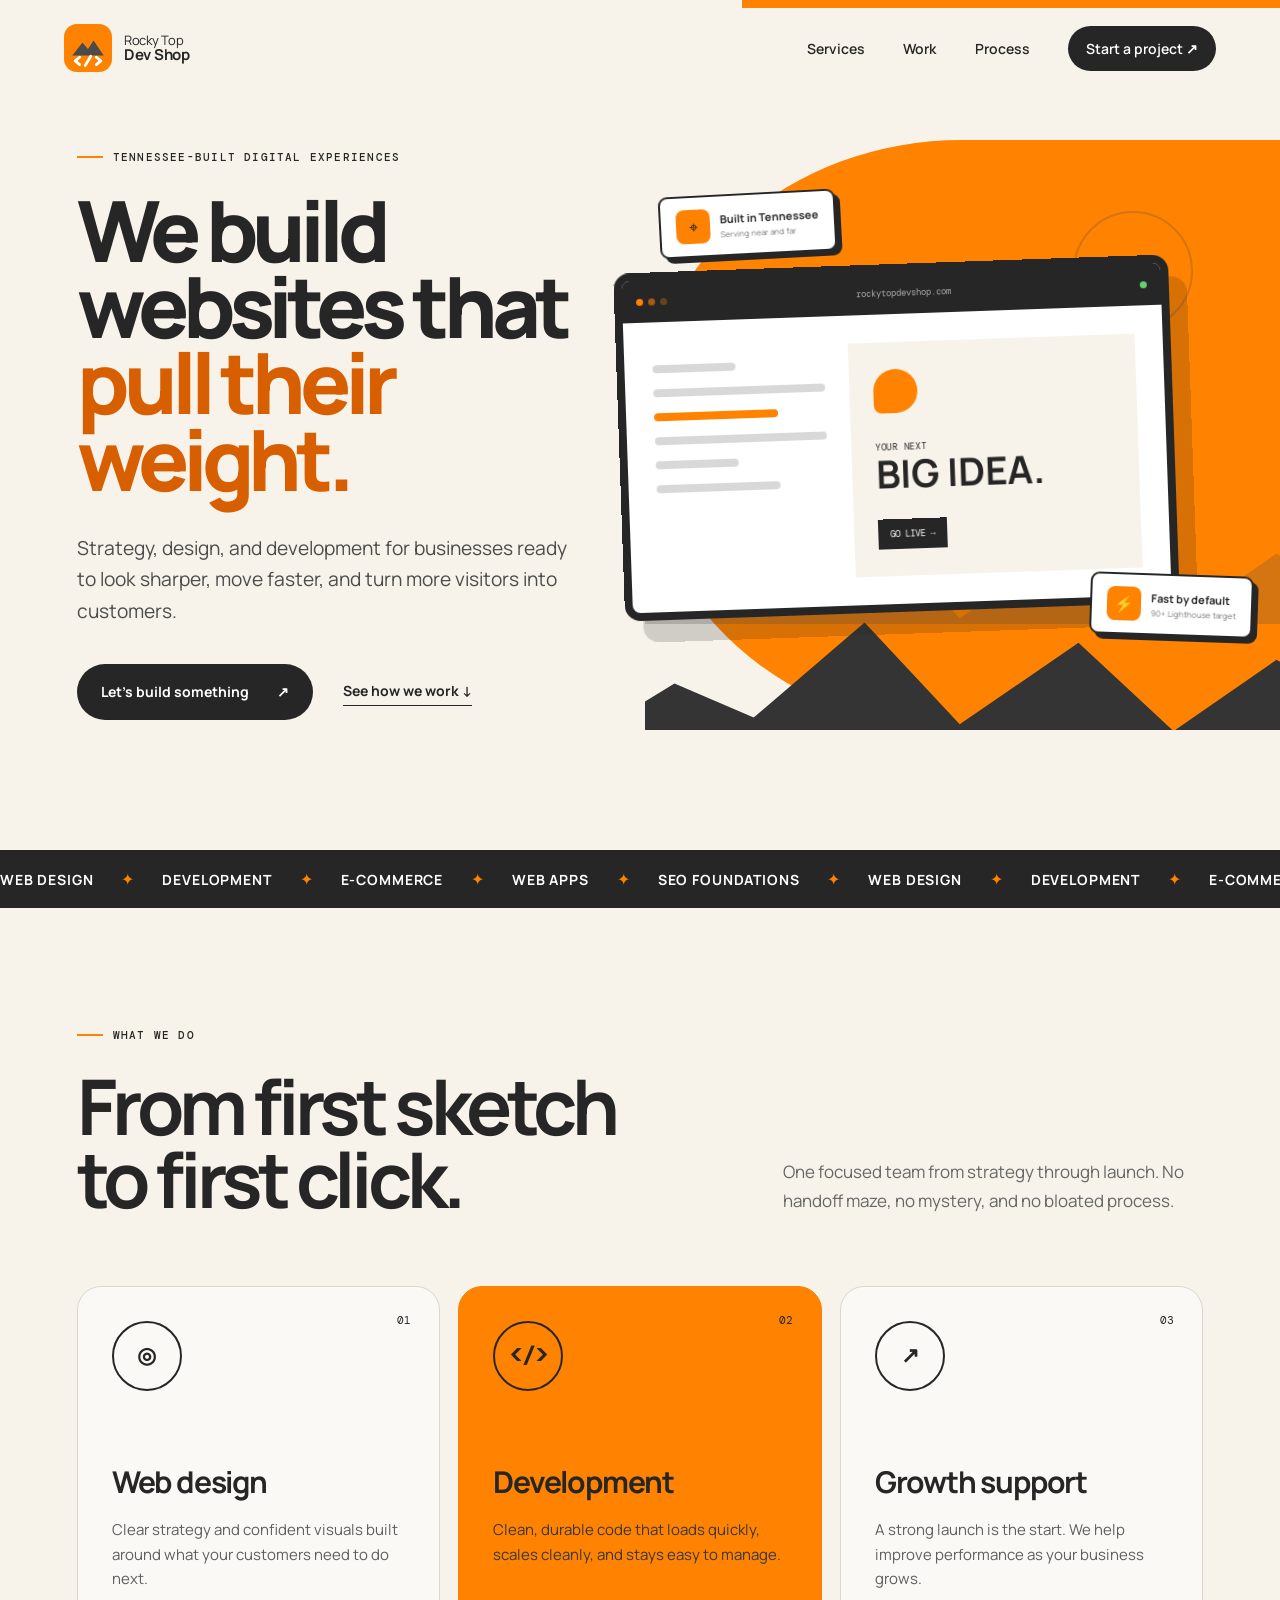
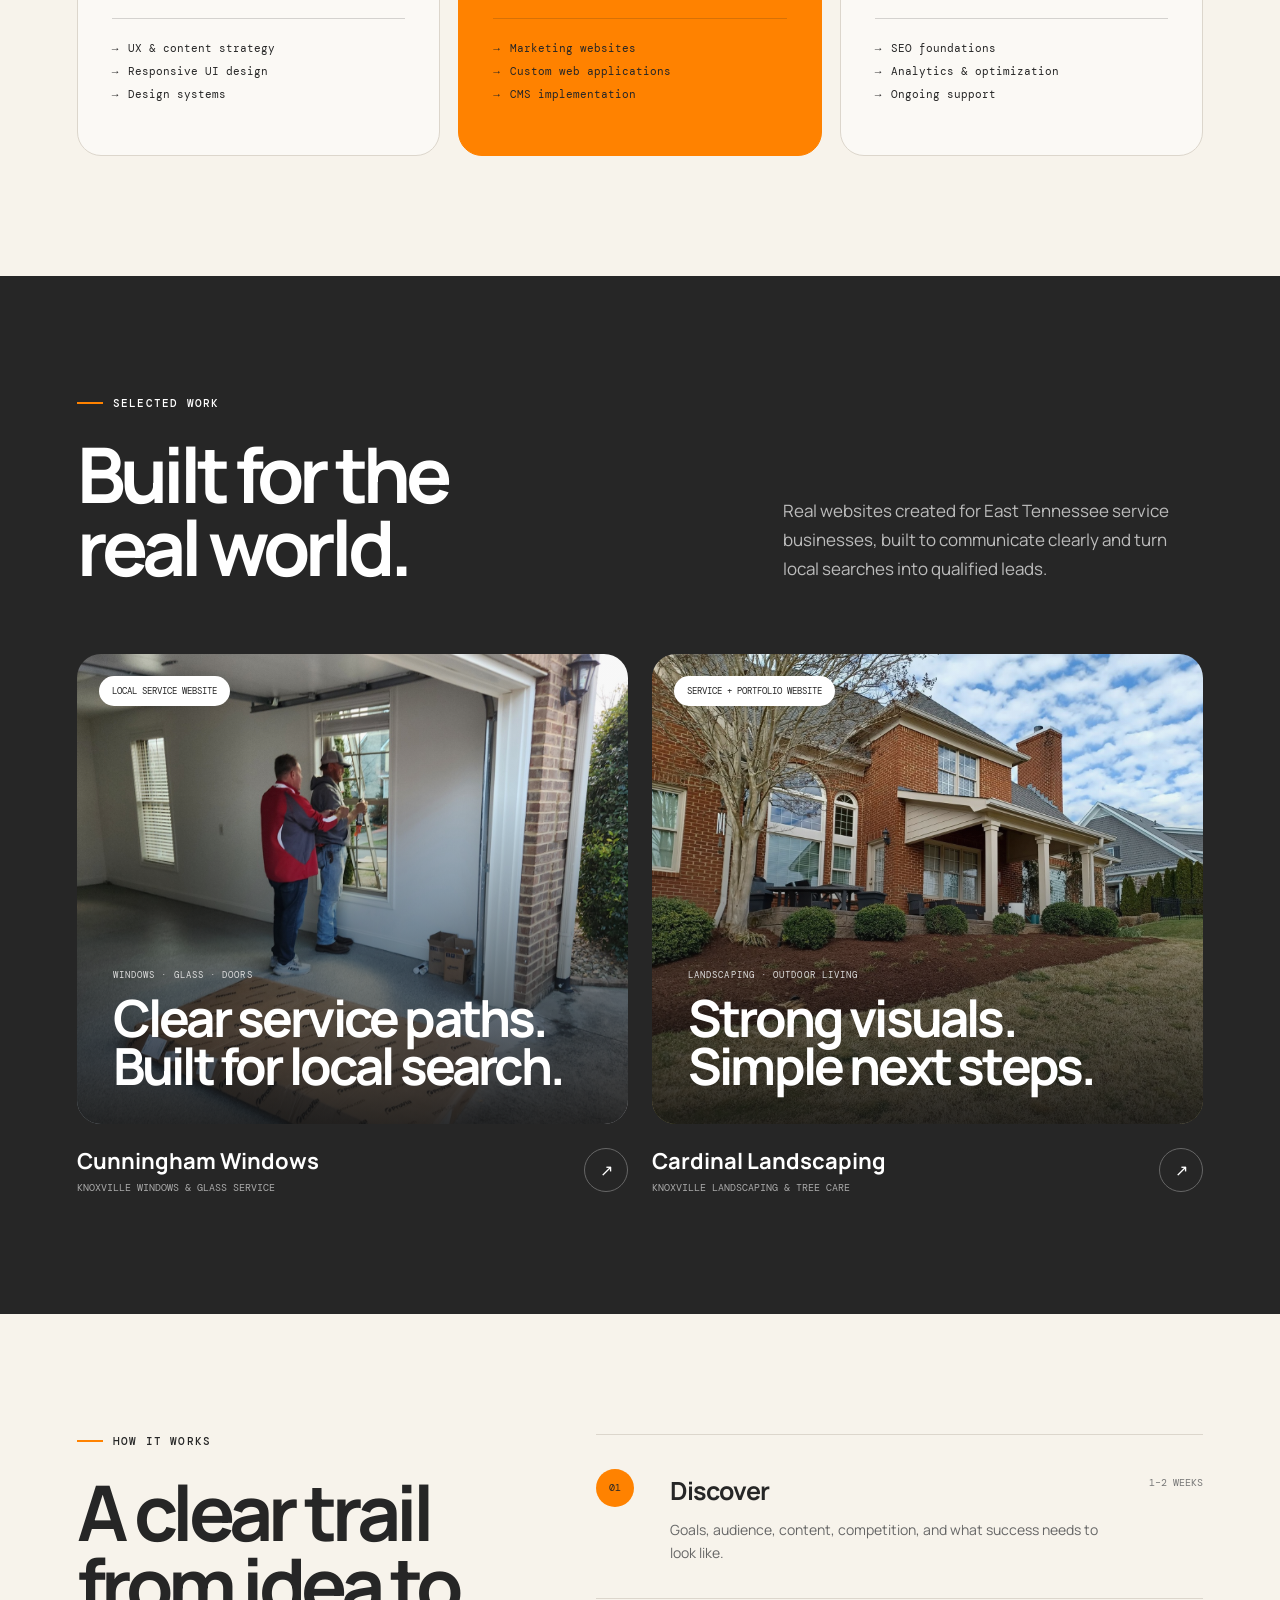
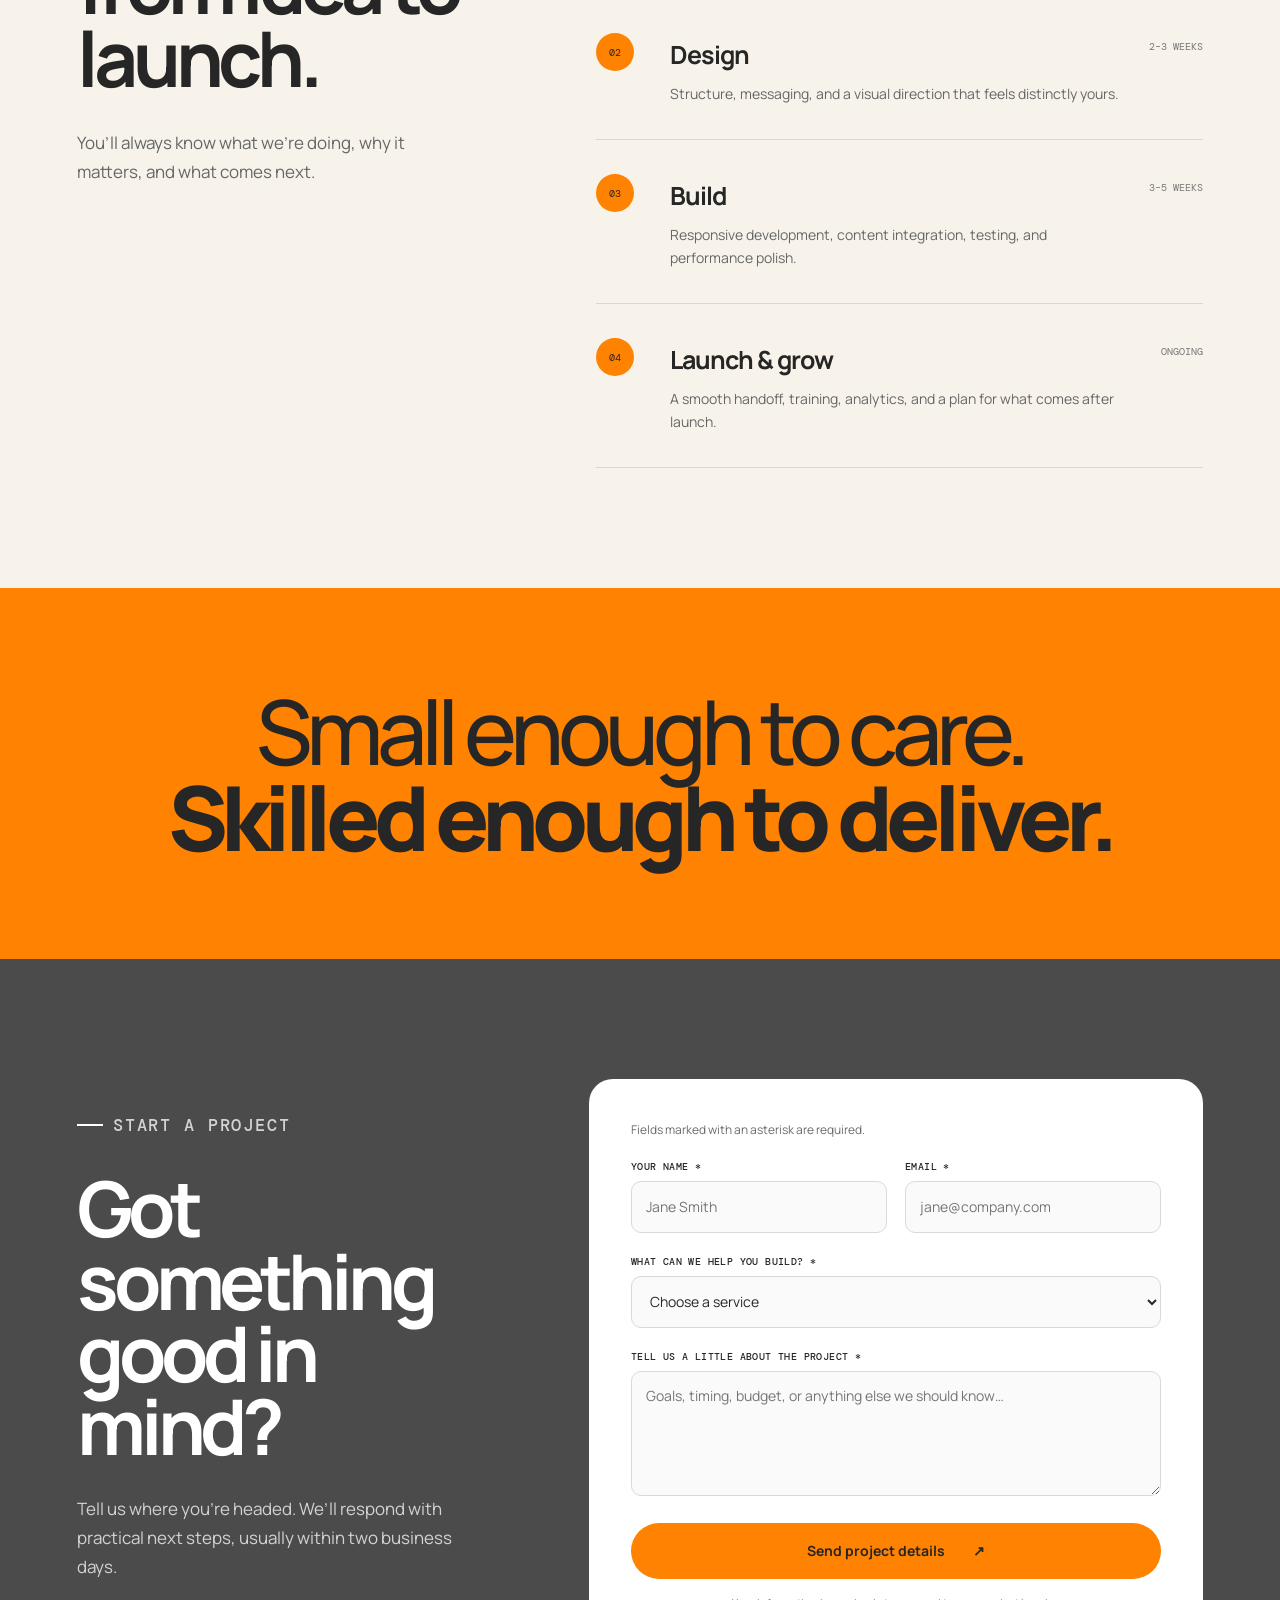
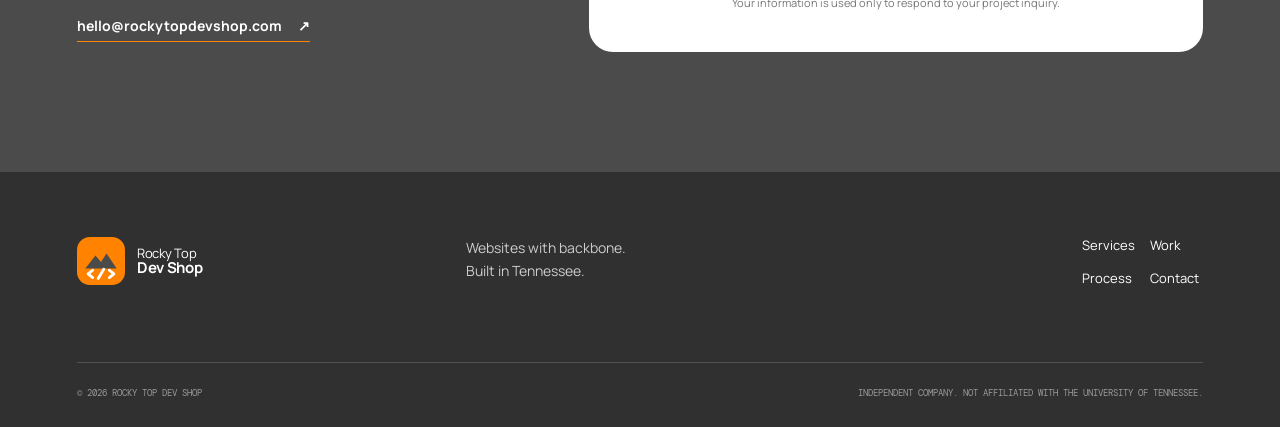
==== commit 26dc5060: "Connect contact form with async error handling" ====
--- a/index.html
+++ b/index.html
@@ -327,20 +327,28 @@
           <p>Tell us where you’re headed. We’ll respond with practical next steps, usually within two business days.</p>
           <a href="mailto:hello@rockytopdevshop.com">hello@rockytopdevshop.com <span aria-hidden="true">↗</span></a>
         </div>
-        <form class="contact-form" novalidate>
+        <div class="contact-form-shell">
+          <p class="form-note">Fields marked with an asterisk are required.</p>
+          <div id="formStatus" class="form-status" role="status" aria-live="polite"></div>
+          <form
+            id="contactForm"
+            class="contact-form"
+            data-endpoint="https://formsubmit.co/ajax/hello@rockytopdevshop.com"
+            novalidate
+          >
           <div class="field-row">
             <label>
-              <span>Your name</span>
-              <input type="text" name="name" autocomplete="name" placeholder="Jane Smith" required />
+              <span>Your name *</span>
+              <input id="name" type="text" name="name" autocomplete="name" placeholder="Jane Smith" required />
             </label>
             <label>
-              <span>Email</span>
-              <input type="email" name="email" autocomplete="email" placeholder="jane@company.com" required />
+              <span>Email *</span>
+              <input id="email" type="email" name="email" autocomplete="email" placeholder="jane@company.com" required />
             </label>
           </div>
           <label>
-            <span>What can we help you build?</span>
-            <select name="service" required>
+            <span>What can we help you build? *</span>
+            <select id="service" name="service" required>
               <option value="">Choose a service</option>
               <option>New website</option>
               <option>Website redesign</option>
@@ -350,12 +358,20 @@
             </select>
           </label>
           <label>
-            <span>Tell us a little about the project</span>
-            <textarea name="message" rows="4" placeholder="Goals, timing, budget, or anything else we should know…" required></textarea>
+            <span>Tell us a little about the project *</span>
+            <textarea id="message" name="message" rows="4" placeholder="Goals, timing, budget, or anything else we should know…" required></textarea>
           </label>
-          <button class="button button-light" type="submit">Send project details <span aria-hidden="true">↗</span></button>
-          <p class="form-status" role="status" aria-live="polite"></p>
-        </form>
+          <input type="hidden" name="_subject" value="New Rocky Top Dev Shop project inquiry" />
+          <input type="hidden" name="_template" value="table" />
+          <input type="hidden" name="_captcha" value="false" />
+          <input class="form-honeypot" type="text" name="_honey" tabindex="-1" autocomplete="off" aria-hidden="true" />
+          <button id="submitBtn" class="button button-light" type="submit">
+            <span class="button-label">Send project details</span>
+            <span aria-hidden="true">↗</span>
+          </button>
+          </form>
+          <p class="privacy-note">Your information is used only to respond to your project inquiry.</p>
+        </div>
       </section>
     </main>
 
--- a/styles.css
+++ b/styles.css
@@ -293,7 +293,8 @@
 .contact { display: grid; grid-template-columns: .8fr 1.2fr; gap: 8vw; background: var(--smokey); color: var(--white); }
 .contact-copy > p { max-width: 470px; margin: 32px 0; color: #d3d3d3; }
 .contact-copy > a { display: inline-flex; gap: 16px; padding-bottom: 6px; border-bottom: 1px solid var(--orange); font-size: 14px; font-weight: 700; }
-.contact-form { padding: 42px; border-radius: var(--radius); background: var(--white); color: var(--ink); }
+.contact-form-shell { padding: 42px; border-radius: var(--radius); background: var(--white); color: var(--ink); }
+.contact-form { margin: 0; }
 .field-row { display: grid; grid-template-columns: 1fr 1fr; gap: 18px; }
 .contact-form label { display: block; margin-bottom: 22px; }
 .contact-form label > span { display: block; margin-bottom: 8px; font-family: var(--mono); font-size: 10px; font-weight: 500; letter-spacing: .04em; text-transform: uppercase; }
@@ -301,10 +302,16 @@
 .contact-form input, .contact-form select { height: 52px; padding: 0 14px; }
 .contact-form textarea { min-height: 125px; padding: 14px; resize: vertical; }
 .contact-form input:focus, .contact-form select:focus, .contact-form textarea:focus { border-color: var(--orange-dark); box-shadow: 0 0 0 3px rgba(255,130,0,.18); }
-.contact-form [aria-invalid="true"] { border-color: #bd2c2c; }
+.contact-form input:invalid:not(:focus):not(:placeholder-shown), .contact-form textarea:invalid:not(:focus):not(:placeholder-shown) { border-color: #bd2c2c; }
 .button-light { width: 100%; background: var(--orange); color: var(--ink); }
 .button-light:hover { background: #eb7600; }
-.form-status { min-height: 20px; margin: 16px 0 0; color: #555; font-size: 12px; text-align: center; }
+.button-light:disabled { cursor: wait; opacity: .62; transform: none; }
+.form-note { margin: 0 0 22px; color: #6b6b6b; font-size: 12px; }
+.form-status { display: none; margin: 0 0 22px; padding: 15px 17px; border-radius: 8px; font-size: 13px; font-weight: 600; line-height: 1.5; }
+.form-status.success { display: block; border: 1px solid #75aa82; background: #e7f3e8; color: #235b31; }
+.form-status.error { display: block; border: 1px solid #c77b82; background: #f9e8e9; color: #7b1723; }
+.privacy-note { margin: 16px 0 0; color: #777; font-size: 11px; text-align: center; }
+.form-honeypot { position: absolute !important; left: -9999px !important; width: 1px !important; height: 1px !important; opacity: 0 !important; pointer-events: none !important; }
 .site-footer { display: grid; grid-template-columns: 1fr 1fr 1fr; gap: 40px; padding: 64px clamp(24px, 6vw, 96px) 28px; background: #303030; color: var(--white); }
 .footer-brand .brand-name { color: var(--white); }
 .site-footer > p { margin: 0; color: #ccc; font-size: 14px; line-height: 1.7; }
@@ -363,7 +370,7 @@
   .process-list li { grid-template-columns: 42px 1fr; }
   .process-list i { display: none; }
   .manifesto { padding: 76px 20px; }
-  .contact-form { padding: 24px; }
+  .contact-form-shell { padding: 24px; }
   .field-row { grid-template-columns: 1fr; gap: 0; }
   .site-footer { grid-template-columns: 1fr 1fr; }
   .footer-links { justify-self: start; }
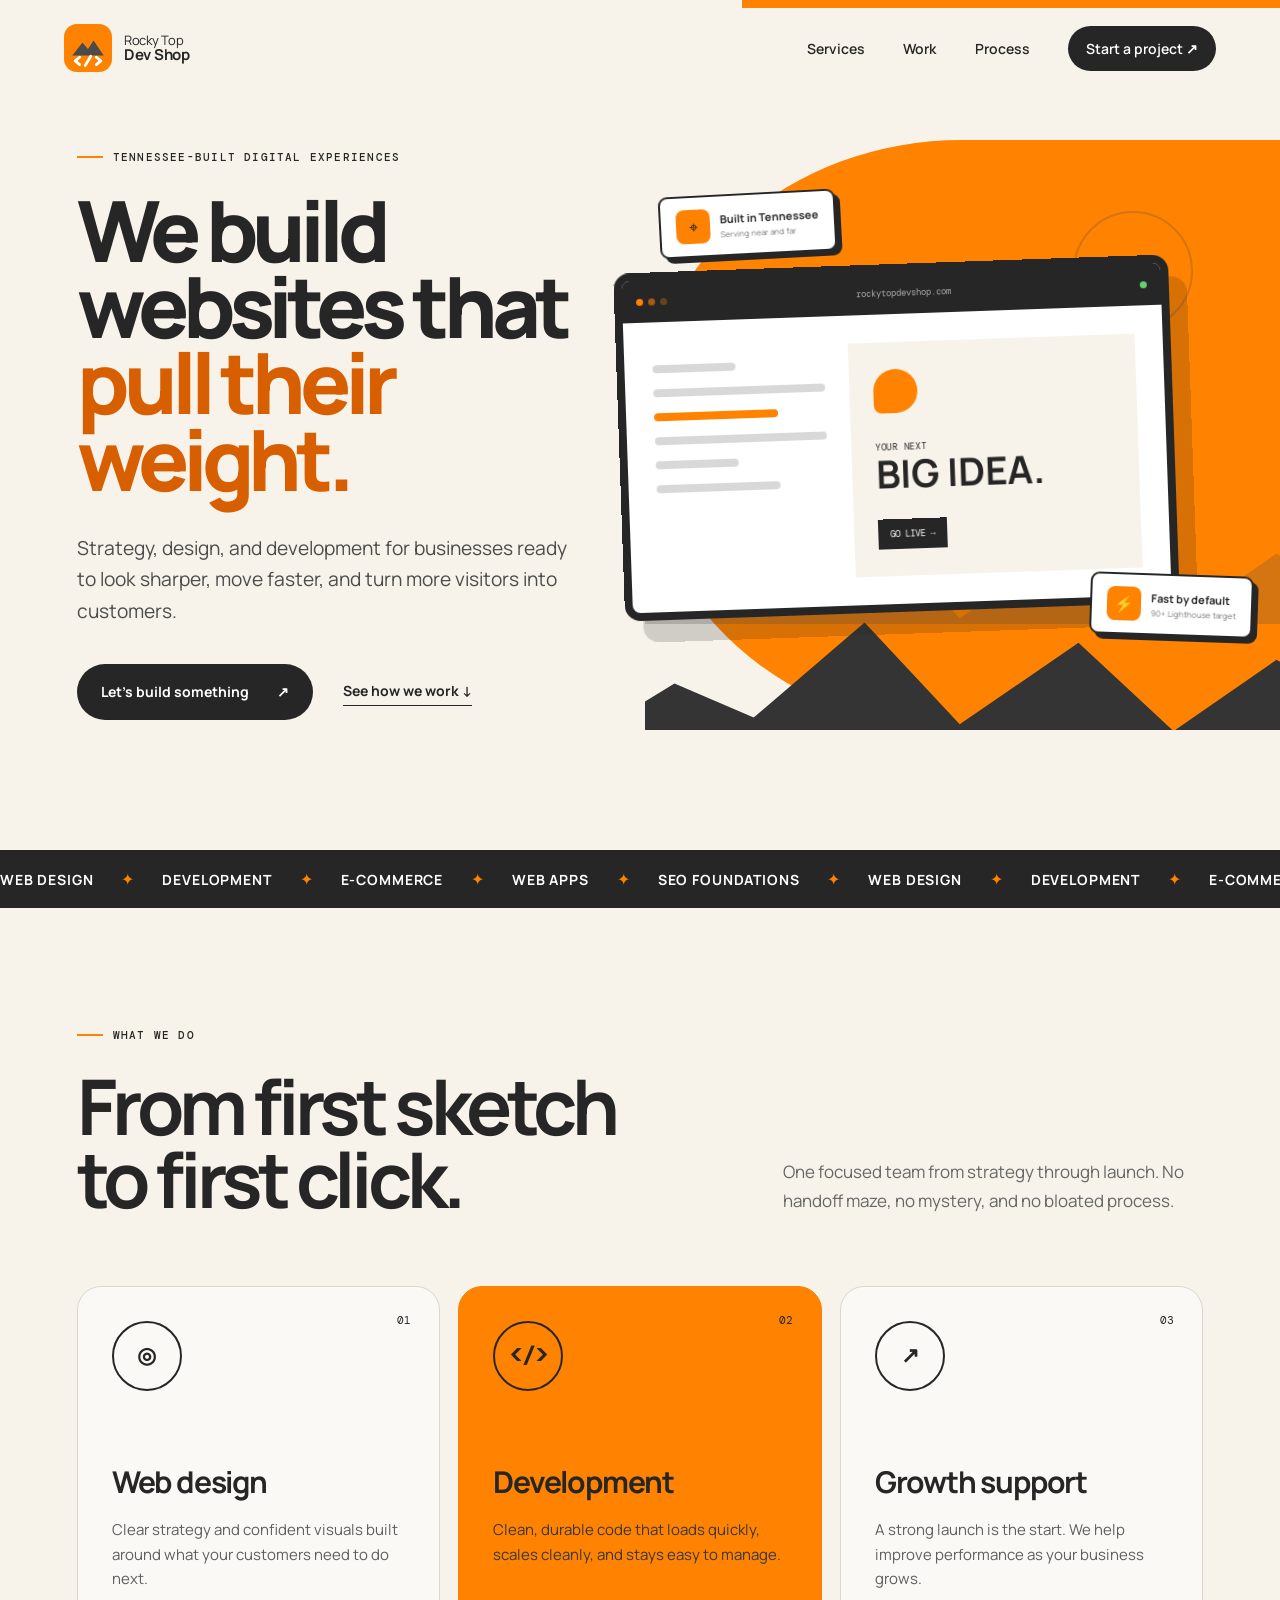
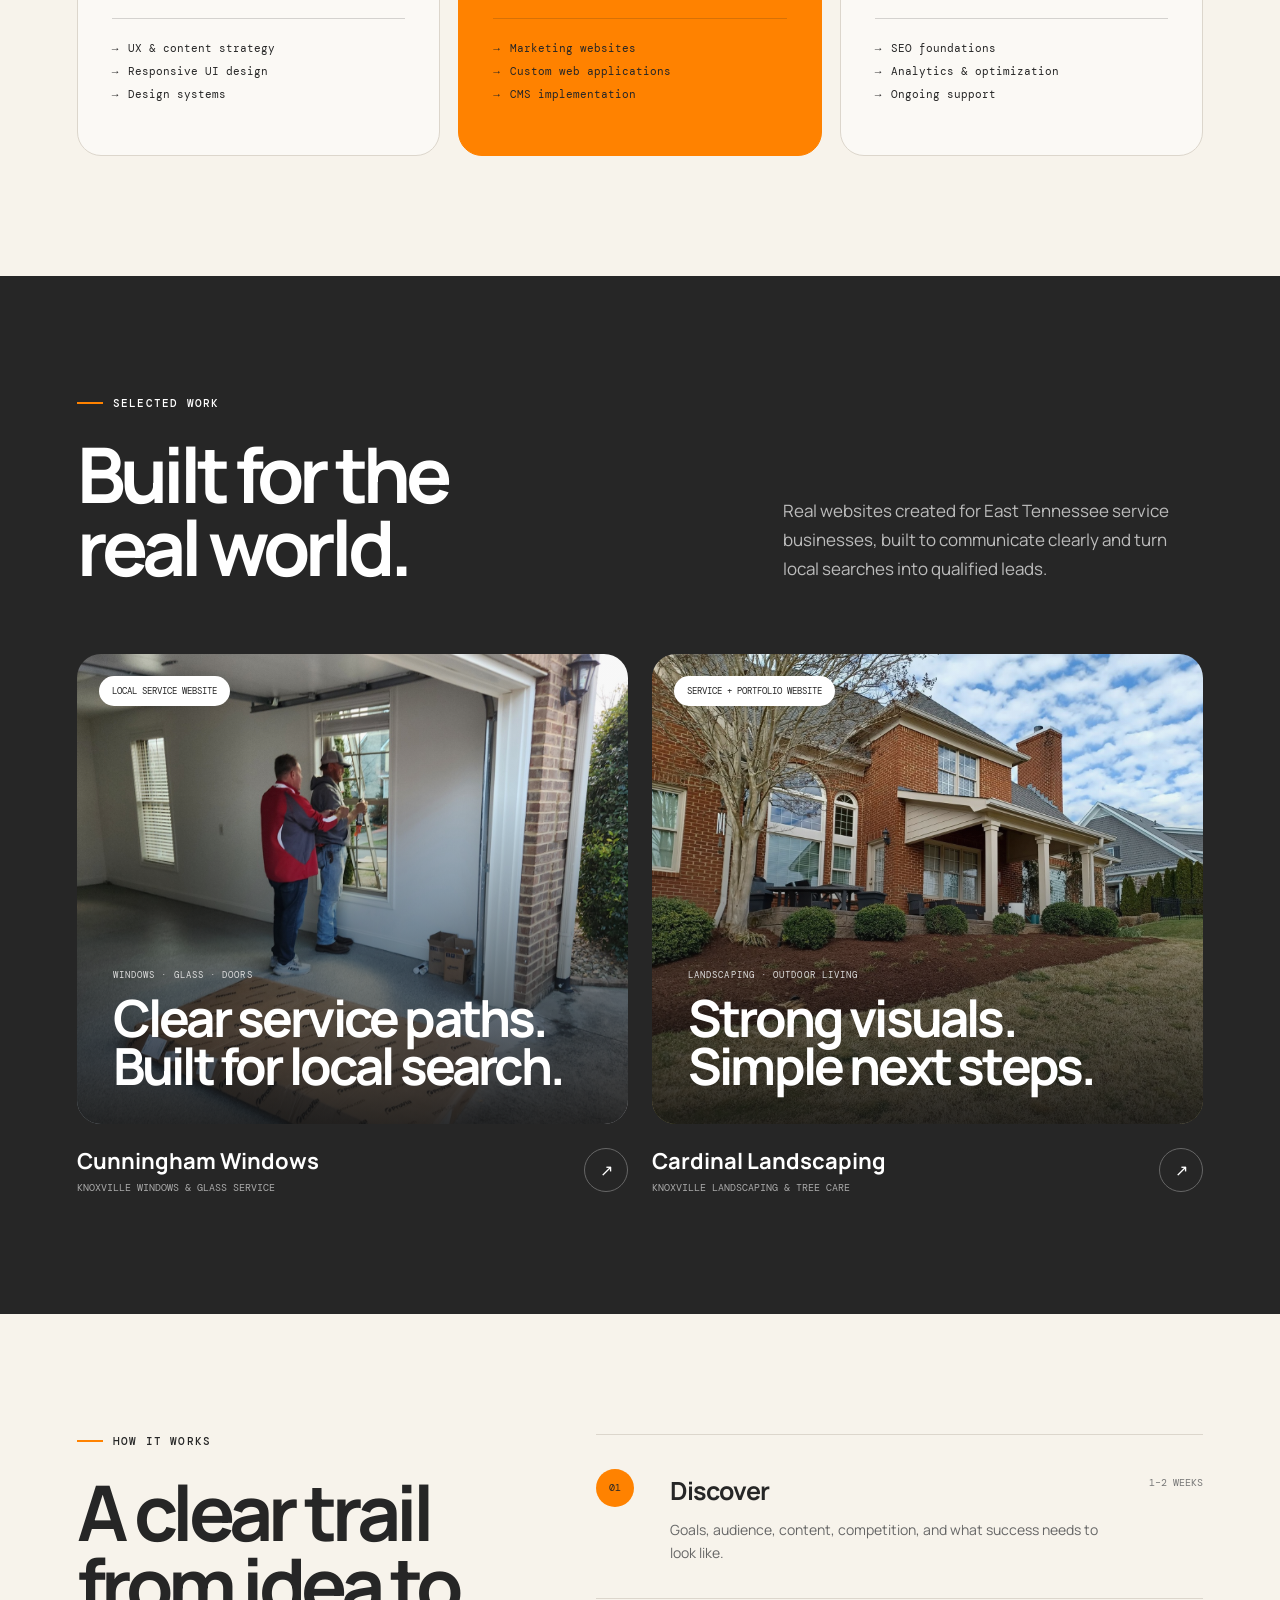
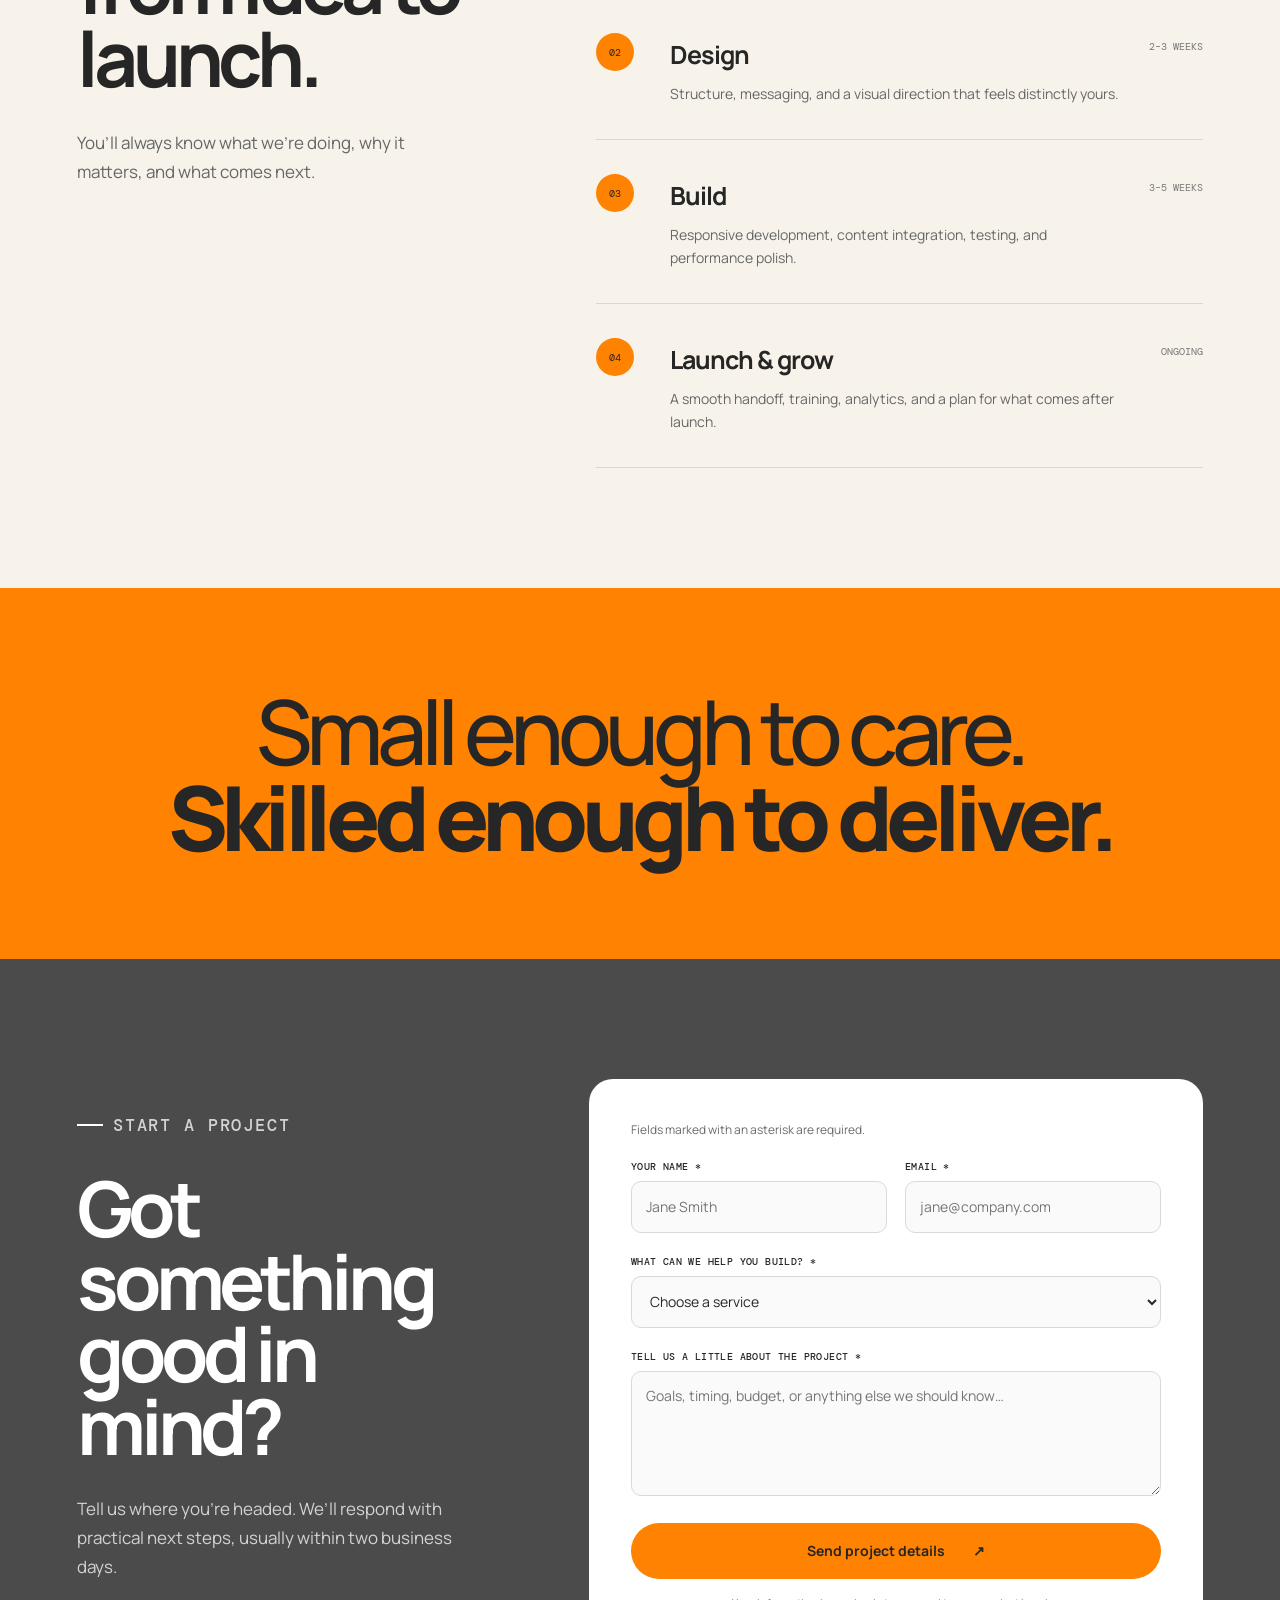
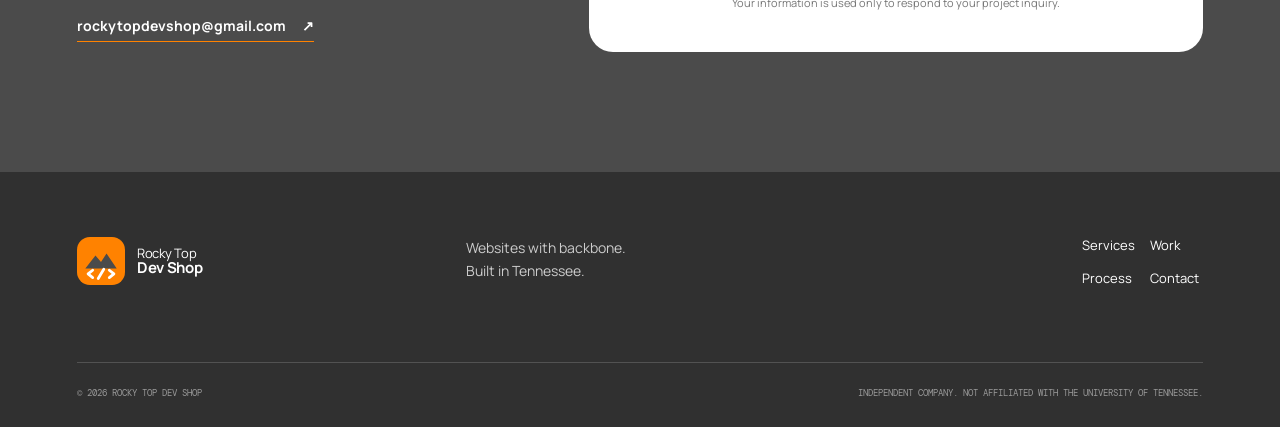
==== commit 8acb0987: "Update contact email address in index.html" ====
--- a/index.html
+++ b/index.html
@@ -325,7 +325,7 @@
           <p class="eyebrow light"><span></span> Start a project</p>
           <h2>Got something<br />good in mind?</h2>
           <p>Tell us where you’re headed. We’ll respond with practical next steps, usually within two business days.</p>
-          <a href="mailto:hello@rockytopdevshop.com">hello@rockytopdevshop.com <span aria-hidden="true">↗</span></a>
+          <a href="mailto:rockytopdevshop@gmail.com">rockytopdevshop@gmail.com <span aria-hidden="true">↗</span></a>
         </div>
         <div class="contact-form-shell">
           <p class="form-note">Fields marked with an asterisk are required.</p>
@@ -333,7 +333,7 @@
           <form
             id="contactForm"
             class="contact-form"
-            data-endpoint="https://formsubmit.co/ajax/hello@rockytopdevshop.com"
+            data-endpoint="https://formsubmit.co/ajax/rockytopdevshop@gmail.com"
             novalidate
           >
           <div class="field-row">
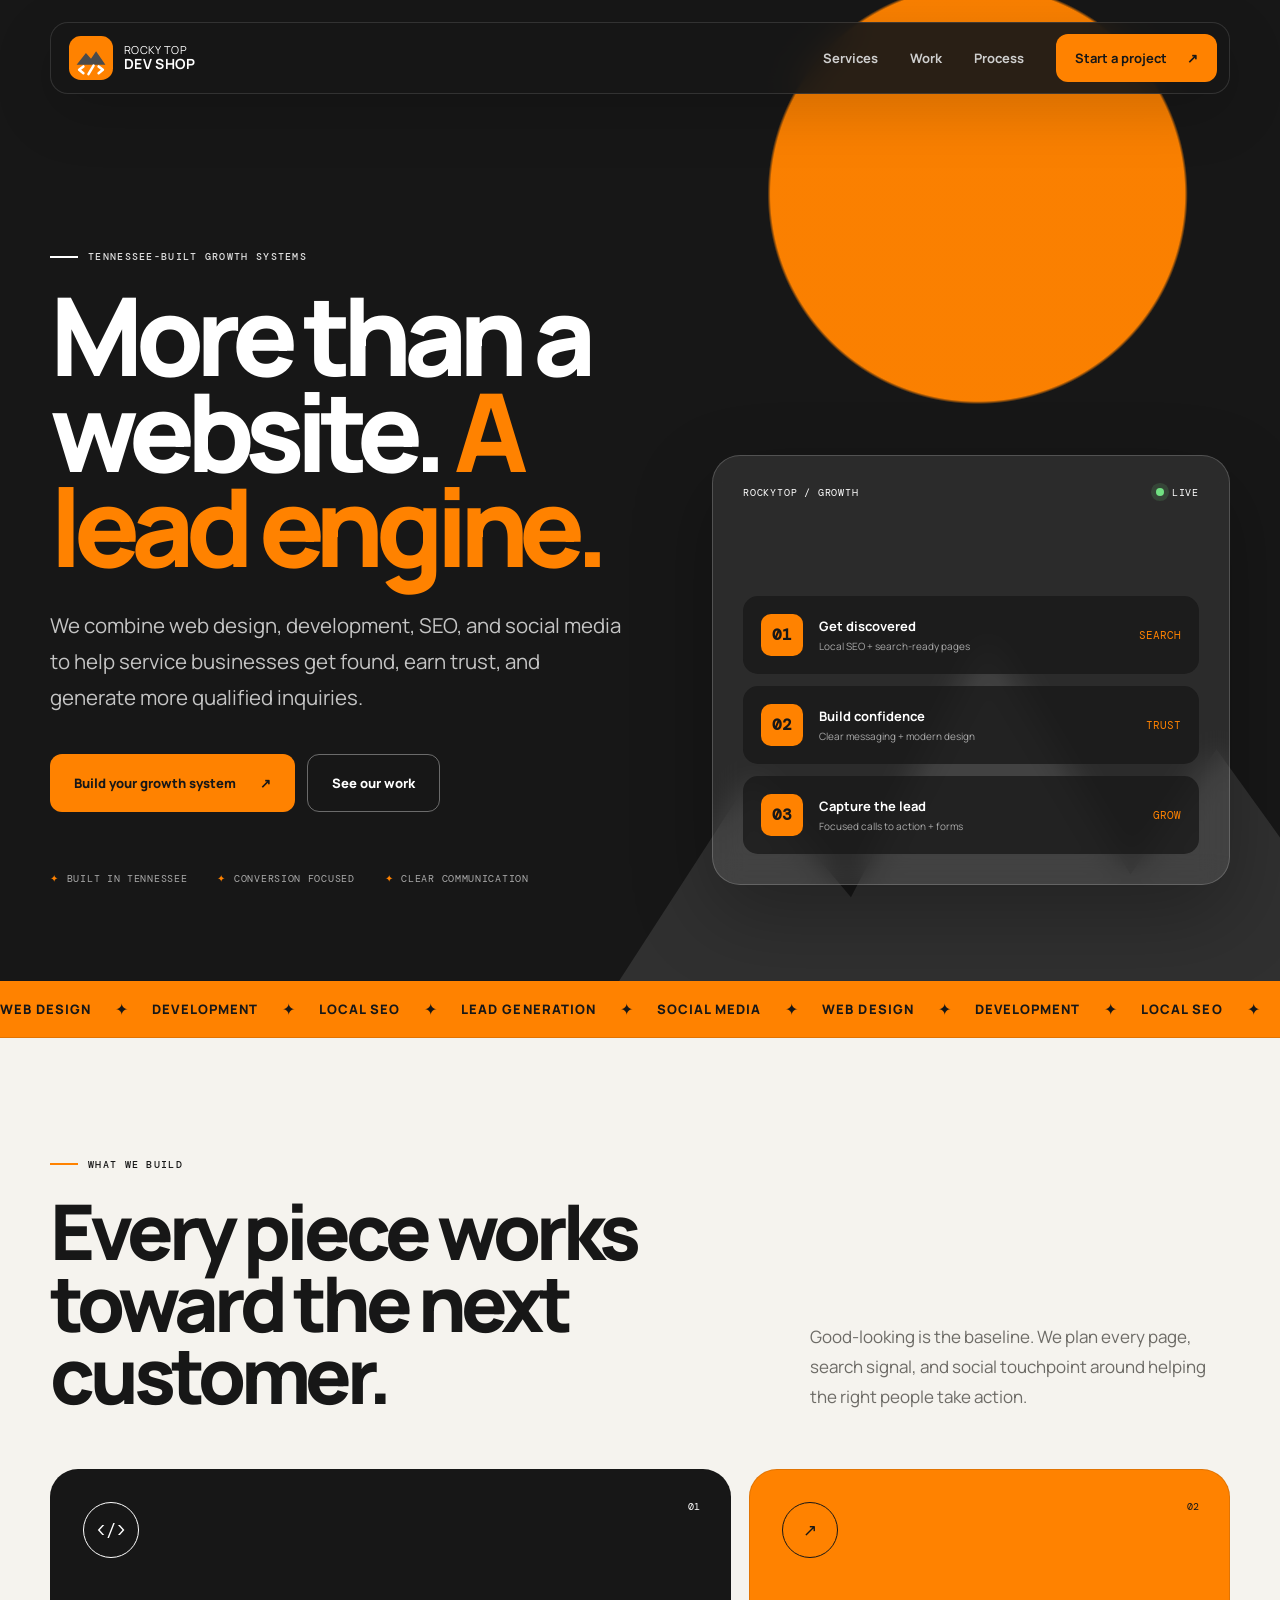
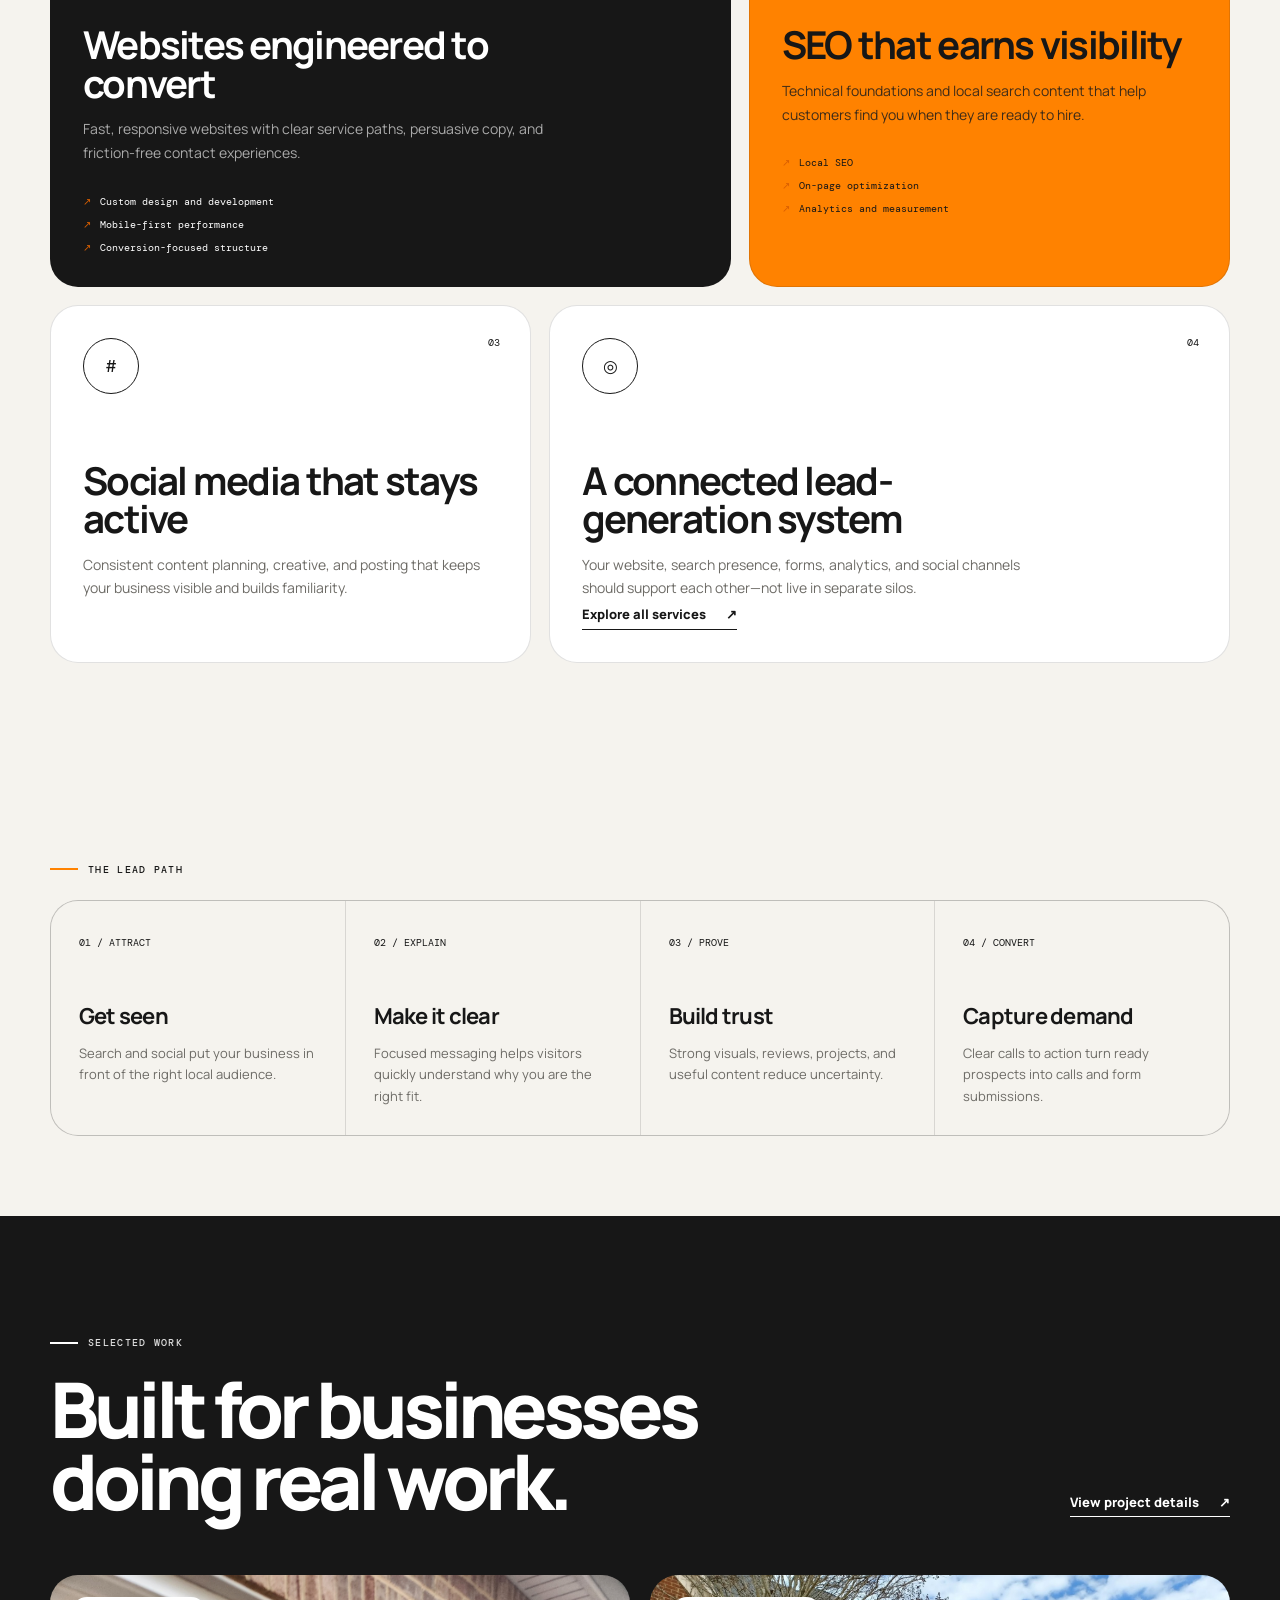
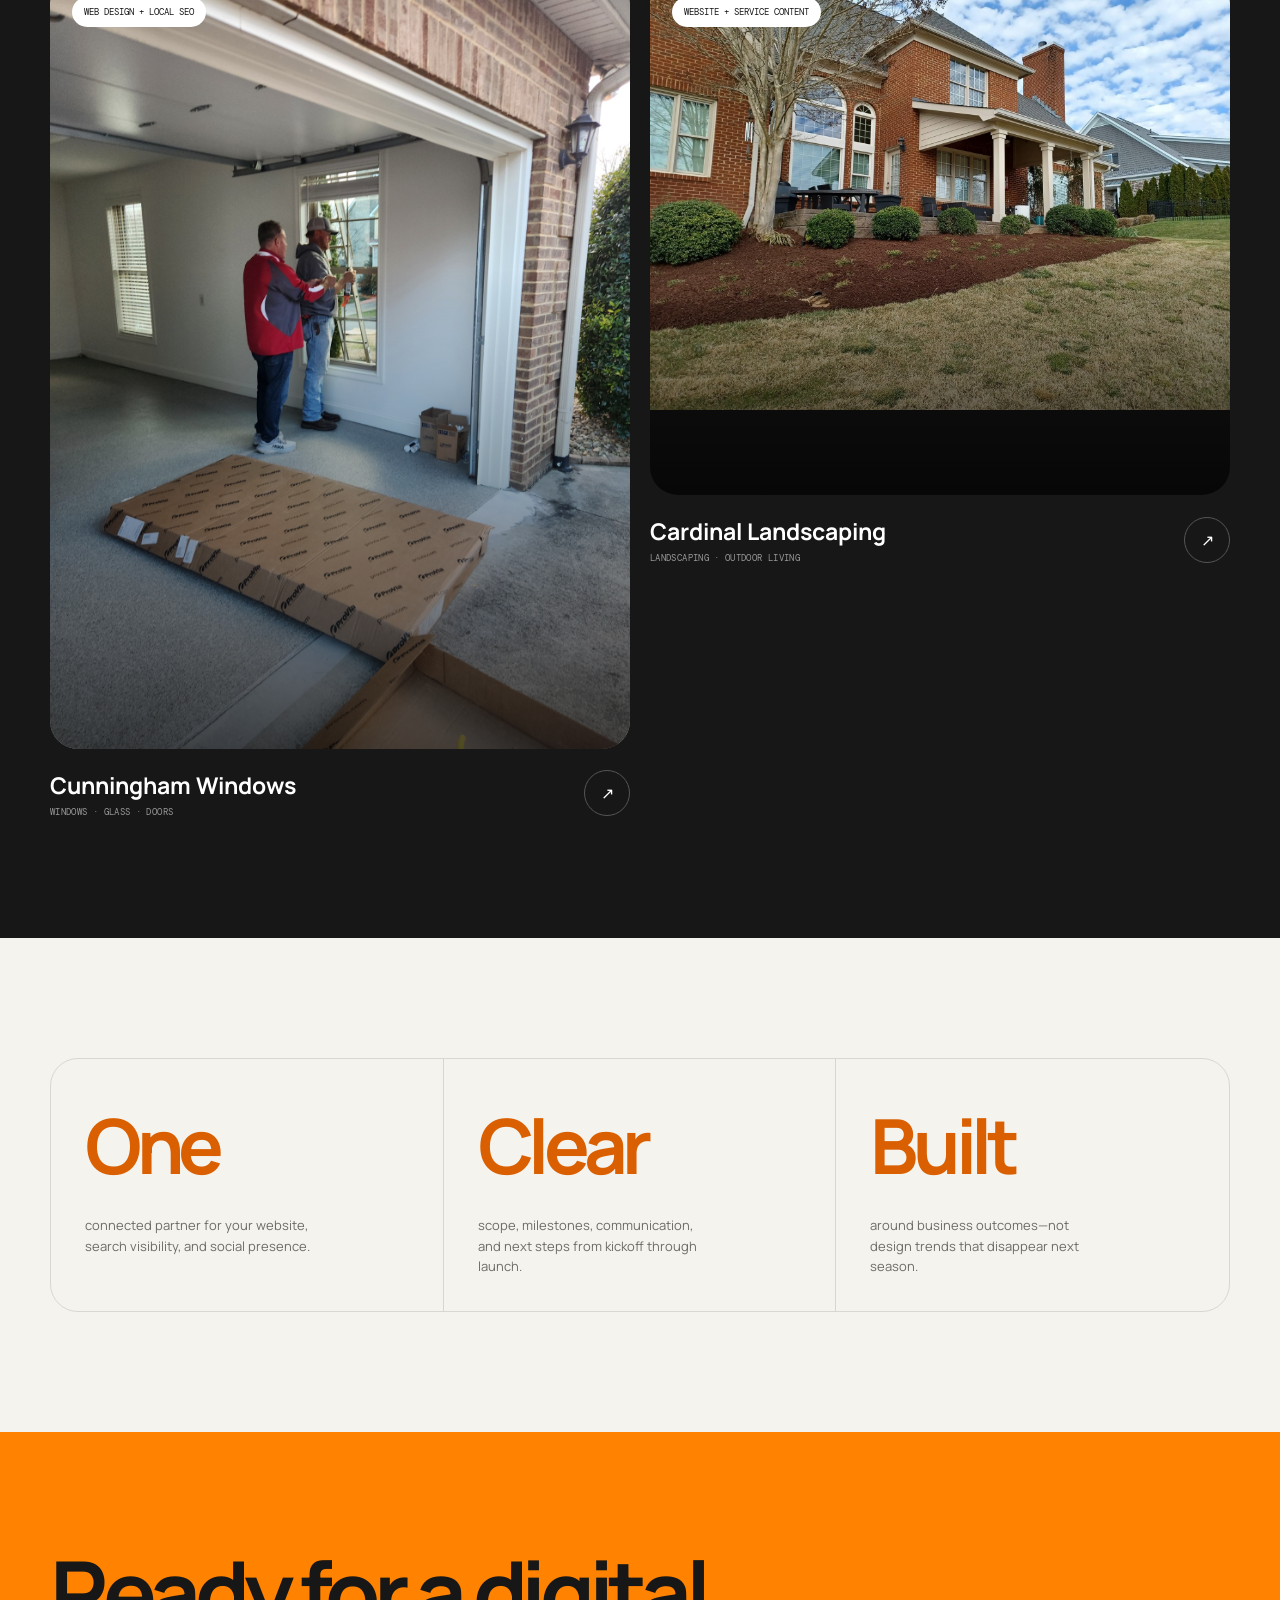
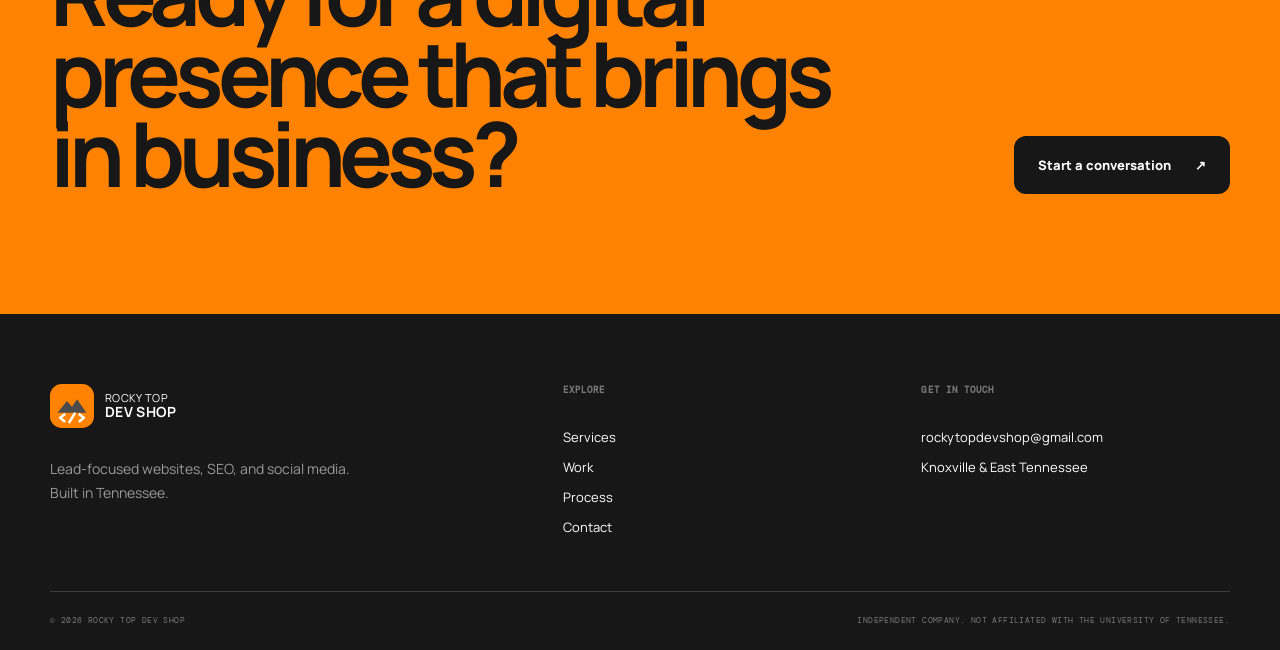
==== commit 7aee8b3e: "Redesign site as modern multi-page experience" ====
--- a/index.html
+++ b/index.html
@@ -3,43 +3,26 @@
   <head>
     <meta charset="UTF-8" />
     <meta name="viewport" content="width=device-width, initial-scale=1.0" />
-    <meta
-      name="description"
-      content="Rocky Top Dev Shop designs and develops fast, responsive websites and web applications for businesses in Knoxville, East Tennessee, and beyond."
-    />
+    <meta name="description" content="Rocky Top Dev Shop builds lead-focused websites, SEO systems, and social media campaigns for businesses in Knoxville, East Tennessee, and beyond." />
     <meta name="robots" content="index, follow, max-image-preview:large" />
     <meta name="author" content="Rocky Top Dev Shop" />
-    <meta name="theme-color" content="#ff8200" />
+    <meta name="theme-color" content="#171717" />
     <link rel="canonical" href="https://rockytopdevshop.com/" />
     <link rel="icon" href="/favicon.svg" type="image/svg+xml" />
     <link rel="sitemap" type="application/xml" href="/sitemap.xml" />
     <meta property="og:type" content="website" />
     <meta property="og:site_name" content="Rocky Top Dev Shop" />
-    <meta property="og:title" content="Web Design & Development in Tennessee | Rocky Top Dev Shop" />
-    <meta
-      property="og:description"
-      content="Fast, thoughtful websites and web applications built for ambitious businesses in Knoxville, East Tennessee, and beyond."
-    />
+    <meta property="og:title" content="Lead-Focused Web Design in Tennessee | Rocky Top Dev Shop" />
+    <meta property="og:description" content="Websites, SEO, and social media built to turn attention into qualified business leads." />
     <meta property="og:url" content="https://rockytopdevshop.com/" />
     <meta property="og:image" content="https://rockytopdevshop.com/assets/rocky-top-dev-shop-social.jpg" />
-    <meta property="og:image:type" content="image/jpeg" />
     <meta property="og:image:width" content="1200" />
     <meta property="og:image:height" content="630" />
-    <meta property="og:image:alt" content="Rocky Top Dev Shop web design and development" />
     <meta name="twitter:card" content="summary_large_image" />
-    <meta name="twitter:title" content="Web Design & Development in Tennessee | Rocky Top Dev Shop" />
-    <meta
-      name="twitter:description"
-      content="Fast, thoughtful websites and web applications for businesses in Knoxville, East Tennessee, and beyond."
-    />
-    <meta name="twitter:image" content="https://rockytopdevshop.com/assets/rocky-top-dev-shop-social.jpg" />
-    <title>Web Design & Development in Tennessee | Rocky Top Dev Shop</title>
+    <title>Lead-Focused Web Design in Tennessee | Rocky Top Dev Shop</title>
     <link rel="preconnect" href="https://fonts.googleapis.com" />
     <link rel="preconnect" href="https://fonts.gstatic.com" crossorigin />
-    <link
-      href="https://fonts.googleapis.com/css2?family=DM+Mono:wght@400;500&family=Manrope:wght@400;500;600;700;800&display=swap"
-      rel="stylesheet"
-    />
+    <link href="https://fonts.googleapis.com/css2?family=DM+Mono:wght@400;500&family=Manrope:wght@400;500;600;700;800&display=swap" rel="stylesheet" />
     <link rel="stylesheet" href="styles.css" />
     <script src="script.js" defer></script>
     <script type="application/ld+json">
@@ -49,352 +32,117 @@
         "@id": "https://rockytopdevshop.com/#business",
         "name": "Rocky Top Dev Shop",
         "url": "https://rockytopdevshop.com/",
-        "email": "hello@rockytopdevshop.com",
-        "description": "Web design and development company building responsive websites, e-commerce experiences, and custom web applications for businesses in Tennessee and beyond.",
+        "email": "rockytopdevshop@gmail.com",
+        "description": "Lead-focused web design, website development, SEO, and social media services for businesses in Tennessee and beyond.",
         "image": "https://rockytopdevshop.com/assets/rocky-top-dev-shop-social.jpg",
-        "areaServed": [
-          { "@type": "City", "name": "Knoxville" },
-          { "@type": "AdministrativeArea", "name": "East Tennessee" },
-          { "@type": "State", "name": "Tennessee" }
-        ],
-        "serviceType": [
-          "Web design",
-          "Website development",
-          "Custom web applications",
-          "E-commerce development",
-          "Search engine optimization"
-        ],
-        "knowsAbout": [
-          "Responsive web design",
-          "Web development",
-          "Technical SEO",
-          "Website performance",
-          "User experience design"
-        ]
+        "areaServed": ["Knoxville", "East Tennessee", "Tennessee", "United States"],
+        "serviceType": ["Web design", "Website development", "Search engine optimization", "Lead generation", "Social media marketing"]
       }
     </script>
   </head>
   <body>
     <a class="skip-link" href="#main-content">Skip to content</a>
-
     <header class="site-header">
-      <a class="brand" href="#top" aria-label="Rocky Top Dev Shop home">
-        <svg class="brand-mark" viewBox="0 0 52 52" aria-hidden="true">
-          <rect width="52" height="52" rx="14" fill="#ff8200" />
-          <path d="M9 34 20 20l6 7 6-9 11 16H9Z" fill="#4b4b4b" />
-          <path d="m17 36-5 4 5 4M35 36l5 4-5 4" fill="none" stroke="#fff" stroke-width="3" stroke-linecap="round" stroke-linejoin="round" />
-          <path d="m29 35-6 10" stroke="#fff" stroke-width="3" stroke-linecap="round" />
-        </svg>
+      <a class="brand" href="index.html" aria-label="Rocky Top Dev Shop home">
+        <svg class="brand-mark" viewBox="0 0 52 52" aria-hidden="true"><rect width="52" height="52" rx="14" fill="#ff8200"/><path d="M9 34 20 20l6 7 6-9 11 16H9Z" fill="#4b4b4b"/><path d="m17 36-5 4 5 4M35 36l5 4-5 4" fill="none" stroke="#fff" stroke-width="3" stroke-linecap="round" stroke-linejoin="round"/><path d="m29 35-6 10" stroke="#fff" stroke-width="3" stroke-linecap="round"/></svg>
         <span class="brand-name">Rocky Top<br /><strong>Dev Shop</strong></span>
       </a>
-
-      <button class="menu-toggle" type="button" aria-expanded="false" aria-controls="site-nav">
-        <span></span><span></span>
-        <span class="sr-only">Toggle navigation</span>
-      </button>
-
+      <button class="menu-toggle" type="button" aria-expanded="false" aria-controls="site-nav"><span></span><span></span><span class="sr-only">Toggle navigation</span></button>
       <nav id="site-nav" class="site-nav" aria-label="Main navigation">
-        <a href="#services">Services</a>
-        <a href="#work">Work</a>
-        <a href="#process">Process</a>
-        <a class="nav-cta" href="#contact">Start a project <span aria-hidden="true">↗</span></a>
+        <a href="services.html">Services</a>
+        <a href="work.html">Work</a>
+        <a href="process.html">Process</a>
+        <a class="nav-cta" href="contact.html">Start a project <span aria-hidden="true">↗</span></a>
       </nav>
     </header>
 
     <main id="main-content">
-      <section id="top" class="hero section">
-        <div class="hero-copy">
-          <p class="eyebrow"><span></span> Tennessee-built digital experiences</p>
-          <h1>We build websites that <em>pull their weight.</em></h1>
-          <p class="hero-lede">
-            Strategy, design, and development for businesses ready to look sharper,
-            move faster, and turn more visitors into customers.
-          </p>
-          <div class="hero-actions">
-            <a class="button button-dark" href="#contact">Let’s build something <span aria-hidden="true">↗</span></a>
-            <a class="text-link" href="#work">See how we work <span aria-hidden="true">↓</span></a>
+      <section class="home-hero">
+        <div class="shell hero-grid">
+          <div class="hero-copy">
+            <p class="eyebrow eyebrow-light">Tennessee-built growth systems</p>
+            <h1 class="display">More than a website. <span class="accent">A lead engine.</span></h1>
+            <p class="section-lede">We combine web design, development, SEO, and social media to help service businesses get found, earn trust, and generate more qualified inquiries.</p>
+            <div class="hero-actions">
+              <a class="button button-orange" href="contact.html">Build your growth system <span aria-hidden="true">↗</span></a>
+              <a class="button button-outline" href="work.html">See our work</a>
+            </div>
+            <div class="hero-trust"><span>Built in Tennessee</span><span>Conversion focused</span><span>Clear communication</span></div>
           </div>
-        </div>
-
-        <div class="hero-visual" aria-label="Stylized browser window showing a website in development">
-          <div class="sun"></div>
-          <div class="ridge ridge-back"></div>
-          <div class="ridge ridge-front"></div>
-          <div class="browser-card">
-            <div class="browser-bar">
-              <div class="browser-dots"><i></i><i></i><i></i></div>
-              <span>rockytopdevshop.com</span>
-              <i class="browser-status"></i>
+          <div class="hero-panel" aria-label="Digital growth dashboard illustration">
+            <div class="panel-top"><span>ROCKYTOP / GROWTH</span><span class="status-dot">LIVE</span></div>
+            <div class="metric-stack">
+              <div class="metric"><span class="metric-icon">01</span><div><strong>Get discovered</strong><small>Local SEO + search-ready pages</small></div><span>SEARCH</span></div>
+              <div class="metric"><span class="metric-icon">02</span><div><strong>Build confidence</strong><small>Clear messaging + modern design</small></div><span>TRUST</span></div>
+              <div class="metric"><span class="metric-icon">03</span><div><strong>Capture the lead</strong><small>Focused calls to action + forms</small></div><span>GROW</span></div>
             </div>
-            <div class="browser-body">
-              <div class="code-column">
-                <span class="line line-short"></span>
-                <span class="line"></span>
-                <span class="line line-mid orange"></span>
-                <span class="line"></span>
-                <span class="line line-short"></span>
-                <span class="line line-mid"></span>
-              </div>
-              <div class="preview-card">
-                <span class="preview-kicker">YOUR NEXT</span>
-                <strong>BIG IDEA.</strong>
-                <span class="preview-button">GO LIVE →</span>
-              </div>
-            </div>
-          </div>
-          <div class="floating-note note-speed">
-            <span>⚡</span>
-            <div><strong>Fast by default</strong><small>90+ Lighthouse target</small></div>
-          </div>
-          <div class="floating-note note-local">
-            <span>⌖</span>
-            <div><strong>Built in Tennessee</strong><small>Serving near and far</small></div>
           </div>
         </div>
       </section>
 
-      <section class="marquee" aria-label="Capabilities">
-        <div class="marquee-track">
-          <span>Web design</span><i>✦</i><span>Development</span><i>✦</i>
-          <span>E-commerce</span><i>✦</i><span>Web apps</span><i>✦</i>
-          <span>SEO foundations</span><i>✦</i><span>Web design</span><i>✦</i>
-          <span>Development</span><i>✦</i><span>E-commerce</span><i>✦</i>
+      <div class="ticker" aria-label="Capabilities"><div class="ticker-track"><span>Web design</span><i>✦</i><span>Development</span><i>✦</i><span>Local SEO</span><i>✦</i><span>Lead generation</span><i>✦</i><span>Social media</span><i>✦</i><span>Web design</span><i>✦</i><span>Development</span><i>✦</i><span>Local SEO</span><i>✦</i><span>Lead generation</span><i>✦</i><span>Social media</span><i>✦</i></div></div>
+
+      <section class="section">
+        <div class="shell">
+          <div class="section-head">
+            <div><p class="eyebrow">What we build</p><h2 class="section-title">Every piece works toward the next customer.</h2></div>
+            <p class="section-lede">Good-looking is the baseline. We plan every page, search signal, and social touchpoint around helping the right people take action.</p>
+          </div>
+          <div class="bento-grid">
+            <article class="bento-card bento-large bento-dark"><span class="card-number">01</span><div class="card-symbol">&lt;/&gt;</div><h3>Websites engineered to convert</h3><p>Fast, responsive websites with clear service paths, persuasive copy, and friction-free contact experiences.</p><ul><li>Custom design and development</li><li>Mobile-first performance</li><li>Conversion-focused structure</li></ul></article>
+            <article class="bento-card bento-small bento-orange"><span class="card-number">02</span><div class="card-symbol">↗</div><h3>SEO that earns visibility</h3><p>Technical foundations and local search content that help customers find you when they are ready to hire.</p><ul><li>Local SEO</li><li>On-page optimization</li><li>Analytics and measurement</li></ul></article>
+            <article class="bento-card bento-small"><span class="card-number">03</span><div class="card-symbol">#</div><h3>Social media that stays active</h3><p>Consistent content planning, creative, and posting that keeps your business visible and builds familiarity.</p></article>
+            <article class="bento-card bento-large"><span class="card-number">04</span><div class="card-symbol">◎</div><h3>A connected lead-generation system</h3><p>Your website, search presence, forms, analytics, and social channels should support each other—not live in separate silos.</p><a class="arrow-link" href="services.html">Explore all services <span aria-hidden="true">↗</span></a></article>
+          </div>
         </div>
       </section>
 
-      <section id="services" class="services section">
-        <div class="section-heading">
-          <div>
-            <p class="eyebrow"><span></span> What we do</p>
-            <h2>From first sketch<br />to first click.</h2>
+      <section class="section-tight">
+        <div class="shell">
+          <p class="eyebrow">The lead path</p>
+          <div class="lead-loop">
+            <article class="lead-step"><span>01 / ATTRACT</span><h3>Get seen</h3><p>Search and social put your business in front of the right local audience.</p></article>
+            <article class="lead-step"><span>02 / EXPLAIN</span><h3>Make it clear</h3><p>Focused messaging helps visitors quickly understand why you are the right fit.</p></article>
+            <article class="lead-step"><span>03 / PROVE</span><h3>Build trust</h3><p>Strong visuals, reviews, projects, and useful content reduce uncertainty.</p></article>
+            <article class="lead-step"><span>04 / CONVERT</span><h3>Capture demand</h3><p>Clear calls to action turn ready prospects into calls and form submissions.</p></article>
           </div>
-          <p>
-            One focused team from strategy through launch. No handoff maze,
-            no mystery, and no bloated process.
-          </p>
-        </div>
-
-        <div class="service-grid">
-          <article class="service-card">
-            <span class="service-number">01</span>
-            <div class="service-icon" aria-hidden="true">◎</div>
-            <h3>Web design</h3>
-            <p>Clear strategy and confident visuals built around what your customers need to do next.</p>
-            <ul>
-              <li>UX & content strategy</li>
-              <li>Responsive UI design</li>
-              <li>Design systems</li>
-            </ul>
-          </article>
-          <article class="service-card featured">
-            <span class="service-number">02</span>
-            <div class="service-icon" aria-hidden="true">&lt;/&gt;</div>
-            <h3>Development</h3>
-            <p>Clean, durable code that loads quickly, scales cleanly, and stays easy to manage.</p>
-            <ul>
-              <li>Marketing websites</li>
-              <li>Custom web applications</li>
-              <li>CMS implementation</li>
-            </ul>
-          </article>
-          <article class="service-card">
-            <span class="service-number">03</span>
-            <div class="service-icon" aria-hidden="true">↗</div>
-            <h3>Growth support</h3>
-            <p>A strong launch is the start. We help improve performance as your business grows.</p>
-            <ul>
-              <li>SEO foundations</li>
-              <li>Analytics & optimization</li>
-              <li>Ongoing support</li>
-            </ul>
-          </article>
         </div>
       </section>
 
-      <section id="work" class="work section">
-        <div class="section-heading light">
-          <div>
-            <p class="eyebrow"><span></span> Selected work</p>
-            <h2>Built for the<br />real world.</h2>
+      <section class="section featured-work">
+        <div class="shell">
+          <div class="section-head">
+            <div><p class="eyebrow eyebrow-light">Selected work</p><h2 class="section-title">Built for businesses doing real work.</h2></div>
+            <a class="arrow-link" href="work.html">View project details <span aria-hidden="true">↗</span></a>
           </div>
-          <p>
-            Real websites created for East Tennessee service businesses, built
-            to communicate clearly and turn local searches into qualified leads.
-          </p>
-        </div>
-
-        <div class="work-grid">
-          <article class="project">
-            <a
-              class="project-link"
-              href="https://www.cunninghamwindowstn.com/"
-              target="_blank"
-              rel="noopener noreferrer"
-              aria-label="Visit the Cunningham Windows website"
-            >
-              <div class="project-art project-photo">
-                <img
-                  src="assets/portfolio/cunningham-windows.jpg"
-                  alt="Cunningham Windows replacement window installation in Knoxville, Tennessee"
-                  width="1800"
-                  height="1350"
-                  loading="lazy"
-                  decoding="async"
-                />
-                <span class="project-tag">Local service website</span>
-                <div class="project-overlay">
-                  <small>WINDOWS · GLASS · DOORS</small>
-                  <strong>Clear service paths.<br />Built for local search.</strong>
-                </div>
-              </div>
-              <div class="project-meta">
-                <div><h3>Cunningham Windows</h3><p>Knoxville windows & glass service</p></div>
-                <span class="circle-arrow" aria-hidden="true">↗</span>
-              </div>
-            </a>
-          </article>
-
-          <article class="project">
-            <a
-              class="project-link"
-              href="https://cardinaltreeserviceknox.com/"
-              target="_blank"
-              rel="noopener noreferrer"
-              aria-label="Visit the Cardinal Landscaping website"
-            >
-              <div class="project-art project-photo">
-                <img
-                  src="assets/portfolio/cardinal-landscaping.jpg"
-                  alt="Cardinal Landscaping outdoor project in Knoxville, Tennessee"
-                  width="1800"
-                  height="1350"
-                  loading="lazy"
-                  decoding="async"
-                />
-                <span class="project-tag">Service + portfolio website</span>
-                <div class="project-overlay">
-                  <small>LANDSCAPING · OUTDOOR LIVING</small>
-                  <strong>Strong visuals.<br />Simple next steps.</strong>
-                </div>
-              </div>
-              <div class="project-meta">
-                <div><h3>Cardinal Landscaping</h3><p>Knoxville landscaping & tree care</p></div>
-                <span class="circle-arrow" aria-hidden="true">↗</span>
-              </div>
-            </a>
-          </article>
+          <div class="work-grid">
+            <a class="project-link" href="https://www.cunninghamwindowstn.com/" target="_blank" rel="noopener noreferrer"><div class="project-media"><img src="assets/portfolio/cunningham-windows.jpg" alt="Cunningham Windows website project for a Knoxville window and glass company" width="1800" height="1350" loading="lazy" /><span class="project-chip">Web design + local SEO</span></div><div class="project-caption"><div><h3>Cunningham Windows</h3><p>Windows · Glass · Doors</p></div><span class="circle-arrow" aria-hidden="true">↗</span></div></a>
+            <a class="project-link" href="https://cardinaltreeserviceknox.com/" target="_blank" rel="noopener noreferrer"><div class="project-media"><img src="assets/portfolio/cardinal-landscaping.jpg" alt="Cardinal Landscaping website project for a Knoxville outdoor service company" width="1800" height="1350" loading="lazy" /><span class="project-chip">Website + service content</span></div><div class="project-caption"><div><h3>Cardinal Landscaping</h3><p>Landscaping · Outdoor living</p></div><span class="circle-arrow" aria-hidden="true">↗</span></div></a>
+          </div>
         </div>
       </section>
 
-      <section id="process" class="process section">
-        <div class="process-intro">
-          <p class="eyebrow"><span></span> How it works</p>
-          <h2>A clear trail<br />from idea to launch.</h2>
-          <p>You’ll always know what we’re doing, why it matters, and what comes next.</p>
+      <section class="section">
+        <div class="shell">
+          <div class="proof-strip">
+            <div class="proof"><strong>One</strong><span>connected partner for your website, search visibility, and social presence.</span></div>
+            <div class="proof"><strong>Clear</strong><span>scope, milestones, communication, and next steps from kickoff through launch.</span></div>
+            <div class="proof"><strong>Built</strong><span>around business outcomes—not design trends that disappear next season.</span></div>
+          </div>
         </div>
-        <ol class="process-list">
-          <li>
-            <span>01</span>
-            <div><h3>Discover</h3><p>Goals, audience, content, competition, and what success needs to look like.</p></div>
-            <i>1–2 weeks</i>
-          </li>
-          <li>
-            <span>02</span>
-            <div><h3>Design</h3><p>Structure, messaging, and a visual direction that feels distinctly yours.</p></div>
-            <i>2–3 weeks</i>
-          </li>
-          <li>
-            <span>03</span>
-            <div><h3>Build</h3><p>Responsive development, content integration, testing, and performance polish.</p></div>
-            <i>3–5 weeks</i>
-          </li>
-          <li>
-            <span>04</span>
-            <div><h3>Launch & grow</h3><p>A smooth handoff, training, analytics, and a plan for what comes after launch.</p></div>
-            <i>Ongoing</i>
-          </li>
-        </ol>
       </section>
 
-      <section class="manifesto">
-        <p>Small enough to care.<br /><strong>Skilled enough to deliver.</strong></p>
-      </section>
-
-      <section id="contact" class="contact section">
-        <div class="contact-copy">
-          <p class="eyebrow light"><span></span> Start a project</p>
-          <h2>Got something<br />good in mind?</h2>
-          <p>Tell us where you’re headed. We’ll respond with practical next steps, usually within two business days.</p>
-          <a href="mailto:rockytopdevshop@gmail.com">rockytopdevshop@gmail.com <span aria-hidden="true">↗</span></a>
-        </div>
-        <div class="contact-form-shell">
-          <p class="form-note">Fields marked with an asterisk are required.</p>
-          <div id="formStatus" class="form-status" role="status" aria-live="polite"></div>
-          <form
-            id="contactForm"
-            class="contact-form"
-            data-endpoint="https://formsubmit.co/ajax/rockytopdevshop@gmail.com"
-            novalidate
-          >
-          <div class="field-row">
-            <label>
-              <span>Your name *</span>
-              <input id="name" type="text" name="name" autocomplete="name" placeholder="Jane Smith" required />
-            </label>
-            <label>
-              <span>Email *</span>
-              <input id="email" type="email" name="email" autocomplete="email" placeholder="jane@company.com" required />
-            </label>
-          </div>
-          <label>
-            <span>What can we help you build? *</span>
-            <select id="service" name="service" required>
-              <option value="">Choose a service</option>
-              <option>New website</option>
-              <option>Website redesign</option>
-              <option>Web application</option>
-              <option>E-commerce</option>
-              <option>Ongoing support</option>
-            </select>
-          </label>
-          <label>
-            <span>Tell us a little about the project *</span>
-            <textarea id="message" name="message" rows="4" placeholder="Goals, timing, budget, or anything else we should know…" required></textarea>
-          </label>
-          <input type="hidden" name="_subject" value="New Rocky Top Dev Shop project inquiry" />
-          <input type="hidden" name="_template" value="table" />
-          <input type="hidden" name="_captcha" value="false" />
-          <input class="form-honeypot" type="text" name="_honey" tabindex="-1" autocomplete="off" aria-hidden="true" />
-          <button id="submitBtn" class="button button-light" type="submit">
-            <span class="button-label">Send project details</span>
-            <span aria-hidden="true">↗</span>
-          </button>
-          </form>
-          <p class="privacy-note">Your information is used only to respond to your project inquiry.</p>
-        </div>
-      </section>
+      <section class="section cta-band"><div class="shell cta-inner"><h2>Ready for a digital presence that brings in business?</h2><a class="button button-dark" href="contact.html">Start a conversation <span aria-hidden="true">↗</span></a></div></section>
     </main>
 
     <footer class="site-footer">
-      <a class="brand footer-brand" href="#top">
-        <svg class="brand-mark" viewBox="0 0 52 52" aria-hidden="true">
-          <rect width="52" height="52" rx="14" fill="#ff8200" />
-          <path d="M9 34 20 20l6 7 6-9 11 16H9Z" fill="#4b4b4b" />
-          <path d="m17 36-5 4 5 4M35 36l5 4-5 4" fill="none" stroke="#fff" stroke-width="3" stroke-linecap="round" stroke-linejoin="round" />
-          <path d="m29 35-6 10" stroke="#fff" stroke-width="3" stroke-linecap="round" />
-        </svg>
-        <span class="brand-name">Rocky Top<br /><strong>Dev Shop</strong></span>
-      </a>
-      <p>Websites with backbone.<br />Built in Tennessee.</p>
-      <div class="footer-links">
-        <a href="#services">Services</a>
-        <a href="#work">Work</a>
-        <a href="#process">Process</a>
-        <a href="#contact">Contact</a>
-      </div>
-      <div class="footer-bottom">
-        <span>© <span id="year"></span> Rocky Top Dev Shop</span>
-        <span>Independent company. Not affiliated with the University of Tennessee.</span>
+      <div class="shell">
+        <div class="footer-grid">
+          <div class="footer-brand-wrap"><a class="brand" href="index.html"><svg class="brand-mark" viewBox="0 0 52 52" aria-hidden="true"><rect width="52" height="52" rx="14" fill="#ff8200"/><path d="M9 34 20 20l6 7 6-9 11 16H9Z" fill="#4b4b4b"/><path d="m17 36-5 4 5 4M35 36l5 4-5 4" fill="none" stroke="#fff" stroke-width="3" stroke-linecap="round" stroke-linejoin="round"/><path d="m29 35-6 10" stroke="#fff" stroke-width="3" stroke-linecap="round"/></svg><span class="brand-name">Rocky Top<br /><strong>Dev Shop</strong></span></a><p class="footer-tagline">Lead-focused websites, SEO, and social media. Built in Tennessee.</p></div>
+          <div class="footer-column"><h3>Explore</h3><a href="services.html">Services</a><a href="work.html">Work</a><a href="process.html">Process</a><a href="contact.html">Contact</a></div>
+          <div class="footer-column"><h3>Get in touch</h3><a href="mailto:rockytopdevshop@gmail.com">rockytopdevshop@gmail.com</a><span>Knoxville & East Tennessee</span></div>
+        </div>
+        <div class="footer-bottom"><span>© <span data-year></span> Rocky Top Dev Shop</span><span>Independent company. Not affiliated with the University of Tennessee.</span></div>
       </div>
     </footer>
   </body>
--- a/styles.css
+++ b/styles.css
@@ -1,26 +1,30 @@
 :root {
   --orange: #ff8200;
-  --orange-dark: #d85f00;
-  --smokey: #4b4b4b;
-  --ink: #262626;
-  --cream: #f7f3eb;
-  --white: #ffffff;
-  --line: #dcd6cc;
+  --orange-deep: #d95f00;
+  --orange-soft: #fff0df;
+  --ink: #171717;
+  --ink-soft: #292929;
+  --paper: #f5f3ee;
+  --white: #fff;
+  --muted: #6d6b66;
+  --line: rgba(23, 23, 23, .13);
+  --sans: "Manrope", sans-serif;
   --mono: "DM Mono", monospace;
-  --sans: "Manrope", sans-serif;
-  --radius: 24px;
+  --radius: 28px;
 }
 
 * { box-sizing: border-box; }
 html { scroll-behavior: smooth; }
 body {
   margin: 0;
-  background: var(--cream);
+  overflow-x: hidden;
+  background: var(--paper);
   color: var(--ink);
   font-family: var(--sans);
   -webkit-font-smoothing: antialiased;
 }
 body.menu-open { overflow: hidden; }
+img { display: block; max-width: 100%; }
 a { color: inherit; text-decoration: none; }
 button, input, select, textarea { font: inherit; }
 button { color: inherit; }
@@ -41,8 +45,9 @@
   top: 12px;
   left: 12px;
   padding: 10px 16px;
-  background: var(--ink);
-  color: var(--white);
+  background: var(--orange);
+  color: var(--ink);
+  font-weight: 800;
   transform: translateY(-150%);
 }
 .skip-link:focus { transform: translateY(0); }
@@ -50,343 +55,399 @@
 .site-header {
   position: absolute;
   z-index: 20;
-  top: 0;
-  left: 0;
+  top: 22px;
+  left: 50%;
   display: flex;
-  width: 100%;
+  width: min(1180px, calc(100% - 40px));
+  min-height: 72px;
   align-items: center;
   justify-content: space-between;
-  padding: 24px clamp(24px, 5vw, 80px);
-}
-.brand { display: inline-flex; align-items: center; gap: 12px; }
-.brand-mark { width: 48px; height: 48px; flex: 0 0 auto; }
-.brand-name { font-size: 13px; line-height: 1.1; letter-spacing: -0.02em; }
-.brand-name strong { font-size: 15px; }
-.site-nav { display: flex; align-items: center; gap: clamp(22px, 3vw, 48px); font-size: 14px; font-weight: 600; }
-.site-nav > a:not(.nav-cta) { position: relative; }
-.site-nav > a:not(.nav-cta)::after {
+  padding: 10px 12px 10px 18px;
+  border: 1px solid rgba(255, 255, 255, .12);
+  border-radius: 18px;
+  background: rgba(23, 23, 23, .92);
+  box-shadow: 0 18px 60px rgba(0, 0, 0, .16);
+  color: var(--white);
+  transform: translateX(-50%);
+  backdrop-filter: blur(16px);
+}
+.brand { display: inline-flex; align-items: center; gap: 11px; }
+.brand-mark { width: 44px; height: 44px; flex: 0 0 auto; }
+.brand-name { font-size: 11px; line-height: 1.1; letter-spacing: .03em; text-transform: uppercase; }
+.brand-name strong { font-size: 14px; }
+.site-nav { display: flex; align-items: center; gap: clamp(18px, 2.5vw, 38px); font-size: 13px; font-weight: 700; }
+.site-nav > a:not(.nav-cta) { position: relative; color: #cfcfcf; }
+.site-nav > a:not(.nav-cta):hover, .site-nav > a[aria-current="page"] { color: var(--white); }
+.site-nav > a[aria-current="page"]::after {
   position: absolute;
   right: 0;
-  bottom: -6px;
+  bottom: -8px;
   left: 0;
   height: 2px;
   background: var(--orange);
   content: "";
-  transform: scaleX(0);
-  transform-origin: right;
-  transition: transform 180ms ease;
-}
-.site-nav > a:hover::after { transform: scaleX(1); transform-origin: left; }
-.nav-cta { padding: 13px 18px; border-radius: 999px; background: var(--ink); color: var(--white); }
-.nav-cta span, .button span, .contact-copy a span { display: inline-block; transition: transform 180ms ease; }
-.nav-cta:hover span, .button:hover span, .contact-copy a:hover span { transform: translate(3px, -3px); }
+}
+.nav-cta {
+  display: inline-flex;
+  min-height: 48px;
+  align-items: center;
+  gap: 20px;
+  padding: 0 19px;
+  border-radius: 12px;
+  background: var(--orange);
+  color: var(--ink);
+}
+.nav-cta span, .button span, .arrow-link span { transition: transform 180ms ease; }
+.nav-cta:hover span, .button:hover span, .arrow-link:hover span { transform: translate(3px, -3px); }
 .menu-toggle { display: none; border: 0; background: transparent; }
 
-.section { padding: 120px clamp(24px, 6vw, 96px); }
+.shell { width: min(1180px, calc(100% - 48px)); margin-inline: auto; }
+.section { padding: 120px 0; }
+.section-tight { padding: 80px 0; }
 .eyebrow {
   display: flex;
   align-items: center;
   gap: 10px;
-  margin: 0 0 28px;
+  margin: 0 0 24px;
   font-family: var(--mono);
-  font-size: 11px;
+  font-size: 10px;
   font-weight: 500;
-  letter-spacing: 0.11em;
+  letter-spacing: .13em;
   text-transform: uppercase;
 }
-.eyebrow span { width: 26px; height: 2px; background: var(--orange); }
-.eyebrow.light span { background: var(--white); }
-.hero {
-  position: relative;
-  display: grid;
-  min-height: 760px;
-  grid-template-columns: minmax(0, 0.95fr) minmax(420px, 1.05fr);
-  gap: 5vw;
-  align-items: center;
-  overflow: hidden;
-  padding-top: 140px;
-  background: var(--cream);
-}
-.hero::before {
-  position: absolute;
-  top: 0;
-  right: 0;
-  width: 42%;
-  height: 8px;
-  background: var(--orange);
-  content: "";
-}
-.hero-copy { position: relative; z-index: 2; max-width: 680px; }
-.hero h1 {
-  max-width: 760px;
+.eyebrow::before { width: 28px; height: 2px; background: var(--orange); content: ""; }
+.eyebrow-light::before { background: var(--white); }
+.eyebrow-light { color: #ddd; }
+.display {
+  max-width: 1040px;
   margin: 0;
-  font-size: clamp(58px, 6.6vw, 108px);
+  font-size: clamp(58px, 8.5vw, 126px);
   font-weight: 800;
-  letter-spacing: -0.072em;
-  line-height: 0.9;
-}
-.hero h1 em { display: block; color: var(--orange-dark); font-style: normal; }
-.hero-lede { max-width: 620px; margin: 36px 0; color: var(--smokey); font-size: clamp(17px, 1.5vw, 21px); line-height: 1.65; }
-.hero-actions { display: flex; align-items: center; gap: 30px; }
+  letter-spacing: -.075em;
+  line-height: .88;
+}
+.display .accent { color: var(--orange); }
+.section-title {
+  max-width: 780px;
+  margin: 0;
+  font-size: clamp(44px, 6vw, 80px);
+  font-weight: 800;
+  letter-spacing: -.065em;
+  line-height: .94;
+}
+.section-lede { max-width: 600px; margin: 0; color: var(--muted); font-size: 17px; line-height: 1.75; }
+.section-head { display: flex; align-items: end; justify-content: space-between; gap: 50px; margin-bottom: 58px; }
+.section-head > div { max-width: 750px; }
+.section-head .section-lede { max-width: 420px; }
 .button {
   display: inline-flex;
-  min-height: 56px;
+  min-height: 58px;
   align-items: center;
   justify-content: center;
-  gap: 28px;
+  gap: 24px;
   padding: 0 24px;
   border: 0;
-  border-radius: 999px;
+  border-radius: 12px;
   cursor: pointer;
-  font-size: 14px;
-  font-weight: 700;
-  transition: background 180ms ease, transform 180ms ease;
+  font-size: 13px;
+  font-weight: 800;
+  transition: transform 180ms ease, background 180ms ease;
 }
 .button:hover { transform: translateY(-2px); }
+.button-orange { background: var(--orange); color: var(--ink); }
+.button-orange:hover { background: #ed7800; }
 .button-dark { background: var(--ink); color: var(--white); }
-.button-dark:hover { background: var(--smokey); }
-.text-link { border-bottom: 1px solid var(--ink); font-size: 14px; font-weight: 700; line-height: 2; }
-.hero-visual {
+.button-outline { border: 1px solid rgba(255,255,255,.36); color: var(--white); }
+.button-outline:hover { background: rgba(255,255,255,.08); }
+.hero-actions { display: flex; flex-wrap: wrap; gap: 12px; margin-top: 38px; }
+.arrow-link { display: inline-flex; align-items: center; gap: 20px; border-bottom: 1px solid currentColor; font-size: 13px; font-weight: 800; line-height: 2.2; }
+
+.home-hero {
   position: relative;
-  min-height: 590px;
-  margin-right: -8vw;
-  border-radius: 48% 0 0 48%;
-  background: var(--orange);
-}
-.sun {
+  min-height: 840px;
+  overflow: hidden;
+  padding: 190px 0 96px;
+  background: var(--ink);
+  color: var(--white);
+}
+.home-hero::before {
   position: absolute;
-  top: 12%;
-  right: 17%;
-  width: 120px;
-  height: 120px;
-  border: 2px solid rgba(75, 75, 75, 0.25);
+  top: -12%;
+  right: -10%;
+  width: 58vw;
+  height: 58vw;
   border-radius: 50%;
-}
-.ridge { position: absolute; right: 0; bottom: 0; left: 0; height: 48%; overflow: hidden; }
-.ridge::before {
+  background: radial-gradient(circle at 42% 42%, var(--orange) 0 34%, transparent 34.5%);
+  opacity: .98;
+  content: "";
+}
+.home-hero::after {
   position: absolute;
-  right: -10%;
-  bottom: -58%;
-  left: -10%;
-  height: 120%;
-  background: var(--smokey);
+  right: -4%;
+  bottom: -17%;
+  width: 56%;
+  height: 58%;
+  background: #303030;
+  clip-path: polygon(0 72%, 19% 35%, 33% 56%, 52% 10%, 72% 52%, 84% 30%, 100% 58%, 100% 100%, 0 100%);
   content: "";
-  clip-path: polygon(0 55%, 12% 38%, 22% 48%, 36% 20%, 48% 50%, 63% 26%, 75% 52%, 88% 31%, 100% 48%, 100% 100%, 0 100%);
-}
-.ridge-back { bottom: 18%; opacity: 0.23; }
-.ridge-front::before { background: #343434; }
-.browser-card {
-  position: absolute;
-  z-index: 4;
-  top: 21%;
-  left: -4%;
-  width: min(620px, 84%);
+}
+.hero-grid { position: relative; z-index: 2; display: grid; grid-template-columns: 1.05fr .95fr; gap: 7vw; align-items: end; }
+.hero-copy { padding-top: 60px; }
+.hero-copy .section-lede { max-width: 660px; margin-top: 34px; color: #c4c4c4; font-size: clamp(17px, 1.6vw, 21px); }
+.hero-panel {
+  position: relative;
+  z-index: 3;
+  display: grid;
+  min-height: 430px;
+  align-content: space-between;
+  padding: 30px;
+  border: 1px solid rgba(255, 255, 255, .18);
+  border-radius: var(--radius);
+  background: rgba(255, 255, 255, .09);
+  box-shadow: 0 30px 80px rgba(0,0,0,.28);
+  backdrop-filter: blur(15px);
+}
+.panel-top { display: flex; align-items: center; justify-content: space-between; font-family: var(--mono); font-size: 10px; letter-spacing: .08em; }
+.status-dot { display: inline-flex; align-items: center; gap: 8px; }
+.status-dot::before { width: 8px; height: 8px; border-radius: 50%; background: #71e182; box-shadow: 0 0 0 5px rgba(113,225,130,.14); content: ""; }
+.metric-stack { display: grid; gap: 12px; }
+.metric {
+  display: grid;
+  grid-template-columns: auto 1fr auto;
+  gap: 16px;
+  align-items: center;
+  padding: 18px;
+  border-radius: 15px;
+  background: rgba(23,23,23,.75);
+}
+.metric-icon { display: grid; width: 42px; height: 42px; place-items: center; border-radius: 10px; background: var(--orange); color: var(--ink); font-family: var(--mono); font-weight: 800; }
+.metric strong, .metric small { display: block; }
+.metric strong { font-size: 13px; }
+.metric small { margin-top: 4px; color: #aaa; font-size: 10px; }
+.metric > span:last-child { color: var(--orange); font-family: var(--mono); font-size: 11px; }
+.hero-trust { display: flex; gap: 30px; margin-top: 60px; color: #aaa; font-family: var(--mono); font-size: 10px; letter-spacing: .07em; text-transform: uppercase; }
+.hero-trust span { display: flex; align-items: center; gap: 8px; }
+.hero-trust span::before { color: var(--orange); content: "✦"; }
+
+.ticker { overflow: hidden; padding: 17px 0; border-bottom: 1px solid var(--line); background: var(--orange); }
+.ticker-track { display: flex; width: max-content; gap: 24px; align-items: center; animation: ticker 25s linear infinite; }
+.ticker span { font-size: 13px; font-weight: 800; letter-spacing: .08em; text-transform: uppercase; }
+.ticker i { font-style: normal; }
+@keyframes ticker { to { transform: translateX(-50%); } }
+
+.bento-grid { display: grid; grid-template-columns: repeat(12, 1fr); gap: 18px; }
+.bento-card {
+  position: relative;
+  min-height: 330px;
   overflow: hidden;
-  border: 8px solid var(--ink);
-  border-radius: 16px;
+  padding: 32px;
+  border: 1px solid var(--line);
+  border-radius: var(--radius);
   background: var(--white);
-  box-shadow: 18px 22px 0 rgba(38, 38, 38, 0.18);
-  transform: rotate(-2deg);
-}
-.browser-bar { display: flex; height: 42px; align-items: center; justify-content: space-between; padding: 0 14px; background: var(--ink); color: #a9a9a9; font-family: var(--mono); font-size: 9px; }
-.browser-dots { display: flex; gap: 5px; }
-.browser-dots i { width: 7px; height: 7px; border-radius: 50%; background: var(--orange); }
-.browser-dots i:nth-child(2) { opacity: 0.6; }
-.browser-dots i:nth-child(3) { opacity: 0.3; }
-.browser-status { width: 7px; height: 7px; border-radius: 50%; background: #62d26f; }
-.browser-body { display: grid; min-height: 290px; grid-template-columns: 0.75fr 1.25fr; gap: 24px; padding: 28px; }
-.code-column { display: flex; flex-direction: column; gap: 16px; padding-top: 15px; }
-.line { display: block; width: 100%; height: 8px; border-radius: 20px; background: #d8d8d8; }
-.line-short { width: 48%; }
-.line-mid { width: 72%; }
-.line.orange { background: var(--orange); }
-.preview-card { display: flex; flex-direction: column; justify-content: center; padding: 24px; background: var(--cream); }
-.preview-card::before { width: 44px; height: 44px; margin-bottom: 28px; border-radius: 50% 50% 50% 8px; background: var(--orange); content: ""; }
-.preview-card small, .preview-kicker { font-family: var(--mono); font-size: 9px; letter-spacing: 0.08em; }
-.preview-card strong { margin: 4px 0 28px; font-size: clamp(25px, 3vw, 42px); line-height: 0.9; }
-.preview-button { align-self: flex-start; padding: 9px 12px; background: var(--ink); color: var(--white); font-family: var(--mono); font-size: 9px; }
-.floating-note { position: absolute; z-index: 5; display: flex; align-items: center; gap: 10px; padding: 12px 15px; border: 2px solid var(--ink); border-radius: 9px; background: var(--white); box-shadow: 5px 5px 0 var(--ink); transform: rotate(2deg); }
-.floating-note > span { display: grid; width: 34px; height: 34px; place-items: center; border-radius: 8px; background: var(--orange); }
-.floating-note strong, .floating-note small { display: block; }
-.floating-note strong { font-size: 11px; }
-.floating-note small { margin-top: 2px; color: #777; font-size: 8px; }
-.note-speed { right: 8%; bottom: 16%; }
-.note-local { top: 9%; left: 2%; transform: rotate(-3deg); }
-
-.marquee { overflow: hidden; padding: 18px 0; background: var(--ink); color: var(--white); }
-.marquee-track { display: flex; width: max-content; align-items: center; gap: 28px; animation: marquee 24s linear infinite; }
-.marquee span { font-size: 14px; font-weight: 700; letter-spacing: 0.06em; text-transform: uppercase; }
-.marquee i { color: var(--orange); font-style: normal; }
-@keyframes marquee { to { transform: translateX(-50%); } }
-
-.section-heading { display: grid; grid-template-columns: 1fr minmax(280px, 420px); gap: 60px; align-items: end; margin-bottom: 70px; }
-.section-heading h2, .process h2, .contact h2 { margin: 0; font-size: clamp(48px, 6vw, 86px); letter-spacing: -0.065em; line-height: 0.95; }
-.section-heading > p, .process-intro > p:last-child, .contact-copy > p { margin: 0; color: #666; font-size: 17px; line-height: 1.7; }
-.service-grid { display: grid; grid-template-columns: repeat(3, 1fr); gap: 18px; }
-.service-card { position: relative; min-height: 470px; padding: 34px; border: 1px solid var(--line); border-radius: var(--radius); background: rgba(255, 255, 255, 0.52); transition: transform 180ms ease, border-color 180ms ease; }
-.service-card:hover { border-color: var(--orange); transform: translateY(-6px); }
-.service-card.featured { background: var(--orange); border-color: var(--orange); }
-.service-number { position: absolute; top: 26px; right: 28px; font-family: var(--mono); font-size: 11px; }
-.service-icon { display: grid; width: 70px; height: 70px; margin-bottom: 70px; place-items: center; border: 2px solid var(--ink); border-radius: 50%; font-family: var(--mono); font-size: 22px; font-weight: 600; }
-.service-card h3 { margin: 0 0 16px; font-size: 30px; letter-spacing: -0.04em; }
-.service-card p { min-height: 76px; margin: 0 0 24px; color: #5e5e5e; font-size: 15px; line-height: 1.65; }
-.service-card.featured p { color: #383838; }
-.service-card ul { display: grid; gap: 9px; margin: 0; padding: 22px 0 0; border-top: 1px solid rgba(38, 38, 38, 0.18); list-style: none; font-family: var(--mono); font-size: 11px; }
-.service-card li::before { margin-right: 10px; content: "→"; }
-
-.work { background: var(--ink); color: var(--white); }
-.section-heading.light > p { color: #bcbcbc; }
-.work-grid { display: grid; grid-template-columns: 1fr 1fr; gap: 60px 24px; }
-.project-wide { grid-column: 1 / -1; }
+}
+.bento-card h3 { max-width: 420px; margin: 0 0 14px; font-size: clamp(27px, 3vw, 40px); letter-spacing: -.045em; line-height: 1; }
+.bento-card p { max-width: 460px; margin: 0; color: var(--muted); font-size: 14px; line-height: 1.7; }
+.bento-card ul { display: grid; gap: 10px; margin: 30px 0 0; padding: 0; list-style: none; font-family: var(--mono); font-size: 10px; }
+.bento-card li::before { margin-right: 9px; color: var(--orange-deep); content: "↗"; }
+.bento-large { grid-column: span 7; }
+.bento-small { grid-column: span 5; }
+.bento-half { grid-column: span 6; }
+.bento-dark { background: var(--ink); color: var(--white); }
+.bento-dark p { color: #aaa; }
+.bento-orange { background: var(--orange); }
+.bento-orange p { color: #3f2c18; }
+.card-number { position: absolute; top: 30px; right: 30px; font-family: var(--mono); font-size: 10px; }
+.card-symbol { display: grid; width: 56px; height: 56px; margin-bottom: 68px; place-items: center; border: 1px solid currentColor; border-radius: 50%; font-family: var(--mono); font-size: 17px; }
+.lead-loop {
+  display: grid;
+  grid-template-columns: repeat(4, 1fr);
+  gap: 1px;
+  overflow: hidden;
+  border: 1px solid var(--line);
+  border-radius: var(--radius);
+  background: var(--line);
+}
+.lead-step { min-height: 220px; padding: 28px; background: var(--paper); }
+.lead-step span { font-family: var(--mono); font-size: 10px; }
+.lead-step h3 { margin: 50px 0 12px; font-size: 22px; letter-spacing: -.035em; }
+.lead-step p { margin: 0; color: var(--muted); font-size: 13px; line-height: 1.65; }
+
+.featured-work { background: var(--ink); color: var(--white); }
+.work-grid { display: grid; grid-template-columns: 1fr 1fr; gap: 48px 20px; }
 .project-link { display: block; }
-.project-art { position: relative; min-height: 470px; overflow: hidden; border-radius: var(--radius); }
-.project-wide .project-art { min-height: 580px; }
-.project-tag { position: absolute; z-index: 4; top: 22px; left: 22px; padding: 9px 13px; border-radius: 999px; background: var(--white); color: var(--ink); font-family: var(--mono); font-size: 9px; text-transform: uppercase; }
-.project-photo::after { position: absolute; inset: 0; background: linear-gradient(0deg, rgba(18, 18, 18, .88), rgba(18, 18, 18, .03) 70%); content: ""; }
-.project-photo img { position: absolute; width: 100%; height: 100%; object-fit: cover; transition: transform 500ms ease; }
-.project:hover .project-photo img { transform: scale(1.035); }
-.project-overlay { position: absolute; z-index: 2; right: 36px; bottom: 34px; left: 36px; }
-.project-overlay small { display: block; margin-bottom: 12px; color: #ddd; font-family: var(--mono); font-size: 9px; letter-spacing: .12em; }
-.project-overlay strong { display: block; max-width: 540px; color: var(--white); font-size: clamp(30px, 4vw, 54px); letter-spacing: -.055em; line-height: .95; }
-.art-outdoors { display: grid; place-items: center; background: linear-gradient(145deg, #b8c9bd, #6d8175); }
-.art-outdoors::before, .art-outdoors::after { position: absolute; right: -10%; bottom: -5%; left: -10%; height: 60%; background: #31483b; clip-path: polygon(0 58%, 14% 22%, 24% 48%, 40% 8%, 55% 55%, 72% 18%, 84% 44%, 100% 10%, 100% 100%, 0 100%); content: ""; }
-.art-outdoors::after { bottom: -25%; background: #1f2b24; transform: scaleX(-1); }
-.outdoors-screen { position: relative; z-index: 2; display: flex; width: 52%; min-width: 360px; min-height: 390px; flex-direction: column; align-items: center; justify-content: center; border: 7px solid #151515; border-radius: 14px; background: linear-gradient(rgba(19, 38, 28, 0.18), rgba(19, 38, 28, 0.66)), linear-gradient(150deg, #c0d0bf 0 45%, #596f61 45% 100%); box-shadow: 22px 24px 0 rgba(0,0,0,.2); text-align: center; transform: rotate(2deg); }
-.outdoors-screen small { font-family: var(--mono); font-size: 9px; letter-spacing: .13em; }
-.outdoors-screen strong { margin: 18px 0 36px; font-family: Georgia, serif; font-size: clamp(42px, 5vw, 72px); font-style: italic; line-height: .9; }
-.outdoors-screen span { padding: 11px 16px; background: var(--orange); color: var(--ink); font-size: 11px; font-weight: 800; }
-.art-cafe { background: #e7d5b7; }
-.coffee-bag { position: absolute; right: 11%; bottom: 10%; display: flex; width: 190px; height: 280px; flex-direction: column; align-items: center; justify-content: center; background: var(--orange); color: var(--ink); box-shadow: 12px 15px 0 rgba(38,38,38,.18); transform: rotate(5deg); }
-.coffee-bag::before { position: absolute; top: 28px; width: 55px; height: 55px; border: 2px solid var(--ink); border-radius: 50%; content: ""; }
-.coffee-bag span { font-family: var(--mono); font-size: 13px; letter-spacing: .2em; }
-.coffee-bag strong { font-size: 28px; }
-.coffee-bag small { margin-top: 26px; font-family: var(--mono); }
-.coffee-copy { position: absolute; top: 32%; left: 8%; color: var(--ink); }
-.coffee-copy small { font-family: var(--mono); font-size: 10px; letter-spacing: .12em; }
-.coffee-copy strong { display: block; margin-top: 12px; font-family: Georgia, serif; font-size: clamp(32px, 3.7vw, 54px); font-style: italic; line-height: .96; }
-.art-contractor { display: flex; align-items: flex-end; justify-content: space-between; padding: 55px; background: #9da5a8; color: var(--ink); }
-.art-contractor::before { position: absolute; top: 0; right: 0; bottom: 0; width: 52%; background: linear-gradient(135deg, transparent 0 45%, #6d7477 45% 50%, transparent 50%), linear-gradient(45deg, #888f92 0 35%, #bfc4c5 35% 38%, #737a7d 38% 60%, #aab0b2 60%); opacity: .72; content: ""; }
-.contractor-logo { position: absolute; top: 70px; left: 55px; font-size: 40px; font-weight: 800; letter-spacing: -.1em; }
-.contractor-logo span { color: var(--orange); }
-.contractor-copy { position: relative; z-index: 2; }
-.contractor-copy strong { display: block; margin-bottom: 30px; font-size: clamp(36px, 4vw, 58px); letter-spacing: -.06em; line-height: .9; }
-.contractor-copy span { padding: 12px 15px; background: var(--orange); font-size: 11px; font-weight: 800; }
-.project-meta { display: flex; align-items: center; justify-content: space-between; padding-top: 22px; }
-.project-meta h3 { margin: 0 0 5px; font-size: 22px; }
-.project-meta p { margin: 0; color: #aaa; font-family: var(--mono); font-size: 10px; text-transform: uppercase; }
-.circle-arrow { display: grid; width: 44px; height: 44px; place-items: center; border: 1px solid #666; border-radius: 50%; transition: background 180ms ease, color 180ms ease; }
-.project:hover .circle-arrow { background: var(--orange); color: var(--ink); }
-
-.process { display: grid; grid-template-columns: minmax(280px, .8fr) minmax(500px, 1.2fr); gap: 9vw; background: var(--cream); }
-.process-intro { position: sticky; top: 50px; align-self: start; }
-.process-intro > p:last-child { max-width: 390px; margin-top: 34px; }
-.process-list { margin: 0; padding: 0; border-top: 1px solid var(--line); list-style: none; }
-.process-list li { display: grid; grid-template-columns: 50px 1fr auto; gap: 24px; align-items: start; padding: 34px 0; border-bottom: 1px solid var(--line); }
-.process-list > li > span { display: grid; width: 38px; height: 38px; place-items: center; border-radius: 50%; background: var(--orange); font-family: var(--mono); font-size: 10px; }
-.process-list h3 { margin: 4px 0 10px; font-size: 25px; letter-spacing: -.04em; }
-.process-list p { max-width: 520px; margin: 0; color: #666; font-size: 14px; line-height: 1.65; }
-.process-list i { margin-top: 7px; color: #777; font-family: var(--mono); font-size: 10px; font-style: normal; text-transform: uppercase; }
-.manifesto { padding: 100px 24px; overflow: hidden; background: var(--orange); text-align: center; }
-.manifesto p { margin: 0; font-size: clamp(42px, 7vw, 102px); font-weight: 500; letter-spacing: -.07em; line-height: .95; }
-.manifesto strong { font-weight: 800; }
-
-.contact { display: grid; grid-template-columns: .8fr 1.2fr; gap: 8vw; background: var(--smokey); color: var(--white); }
-.contact-copy > p { max-width: 470px; margin: 32px 0; color: #d3d3d3; }
-.contact-copy > a { display: inline-flex; gap: 16px; padding-bottom: 6px; border-bottom: 1px solid var(--orange); font-size: 14px; font-weight: 700; }
-.contact-form-shell { padding: 42px; border-radius: var(--radius); background: var(--white); color: var(--ink); }
+.project-media { position: relative; min-height: 520px; overflow: hidden; border-radius: var(--radius); }
+.project-media::after { position: absolute; inset: 0; background: linear-gradient(0deg, rgba(0,0,0,.7), transparent 62%); content: ""; }
+.project-media img { width: 100%; height: 100%; object-fit: cover; transition: transform 600ms ease; }
+.project-link:hover .project-media img { transform: scale(1.035); }
+.project-chip { position: absolute; z-index: 2; top: 22px; left: 22px; padding: 9px 12px; border-radius: 999px; background: var(--white); color: var(--ink); font-family: var(--mono); font-size: 9px; text-transform: uppercase; }
+.project-caption { display: flex; align-items: center; justify-content: space-between; gap: 20px; padding-top: 20px; }
+.project-caption h3 { margin: 0 0 5px; font-size: 23px; }
+.project-caption p { margin: 0; color: #999; font-family: var(--mono); font-size: 9px; letter-spacing: .04em; text-transform: uppercase; }
+.circle-arrow { display: grid; width: 46px; height: 46px; flex: 0 0 auto; place-items: center; border: 1px solid #555; border-radius: 50%; transition: background 180ms ease, color 180ms ease; }
+.project-link:hover .circle-arrow { background: var(--orange); color: var(--ink); }
+
+.proof-strip { display: grid; grid-template-columns: repeat(3, 1fr); border: 1px solid var(--line); border-radius: var(--radius); }
+.proof { min-height: 230px; padding: 34px; border-right: 1px solid var(--line); }
+.proof:last-child { border-right: 0; }
+.proof strong { display: block; color: var(--orange-deep); font-size: clamp(45px, 6vw, 76px); letter-spacing: -.07em; }
+.proof span { display: block; max-width: 230px; margin-top: 18px; color: var(--muted); font-size: 13px; line-height: 1.6; }
+
+.page-hero { padding: 190px 0 100px; background: var(--ink); color: var(--white); }
+.page-hero .display { max-width: 1120px; }
+.page-hero-grid { display: grid; grid-template-columns: 1fr minmax(280px, 410px); gap: 70px; align-items: end; }
+.page-hero .section-lede { color: #bbb; }
+.page-number { color: var(--orange); font-family: var(--mono); font-size: 11px; }
+
+.service-detail-list { border-top: 1px solid var(--line); }
+.service-detail {
+  display: grid;
+  grid-template-columns: 70px .8fr 1.2fr;
+  gap: 35px;
+  padding: 48px 0;
+  border-bottom: 1px solid var(--line);
+}
+.service-detail > span { display: grid; width: 44px; height: 44px; place-items: center; border-radius: 50%; background: var(--orange); font-family: var(--mono); font-size: 10px; }
+.service-detail h2 { margin: 4px 0 0; font-size: clamp(29px, 4vw, 48px); letter-spacing: -.055em; line-height: 1; }
+.service-detail-copy p { max-width: 680px; margin: 0 0 24px; color: var(--muted); line-height: 1.75; }
+.service-points { display: grid; grid-template-columns: 1fr 1fr; gap: 10px 20px; margin: 0; padding: 0; list-style: none; font-family: var(--mono); font-size: 10px; }
+.service-points li::before { margin-right: 8px; color: var(--orange-deep); content: "↗"; }
+.social-section { background: var(--orange); }
+.social-grid { display: grid; grid-template-columns: .85fr 1.15fr; gap: 8vw; align-items: center; }
+.social-stack { display: grid; gap: 13px; }
+.social-card { display: grid; grid-template-columns: 48px 1fr auto; gap: 16px; align-items: center; padding: 18px; border-radius: 15px; background: var(--ink); color: var(--white); transform: rotate(var(--tilt, 0deg)); }
+.social-card:nth-child(1) { --tilt: -2deg; }
+.social-card:nth-child(2) { --tilt: 1deg; }
+.social-card:nth-child(3) { --tilt: -1deg; }
+.social-card > span:first-child { display: grid; width: 48px; height: 48px; place-items: center; border-radius: 12px; background: var(--orange); color: var(--ink); font-family: var(--mono); }
+.social-card strong, .social-card small { display: block; }
+.social-card small { margin-top: 4px; color: #aaa; }
+.social-card > span:last-child { color: var(--orange); font-family: var(--mono); font-size: 10px; }
+
+.process-timeline { display: grid; gap: 16px; }
+.timeline-row { display: grid; grid-template-columns: 120px 1fr auto; gap: 35px; align-items: center; padding: 30px; border: 1px solid var(--line); border-radius: 20px; background: var(--white); }
+.timeline-row > span { color: var(--orange-deep); font-family: var(--mono); font-size: 12px; }
+.timeline-row h2 { margin: 0 0 7px; font-size: 27px; letter-spacing: -.04em; }
+.timeline-row p { max-width: 680px; margin: 0; color: var(--muted); font-size: 14px; line-height: 1.6; }
+.timeline-row > small { color: var(--muted); font-family: var(--mono); font-size: 9px; text-transform: uppercase; }
+.expect-grid { display: grid; grid-template-columns: repeat(3, 1fr); gap: 18px; }
+.expect-card { min-height: 280px; padding: 30px; border-radius: var(--radius); background: var(--white); }
+.expect-card span { font-family: var(--mono); font-size: 10px; }
+.expect-card h3 { margin: 80px 0 12px; font-size: 25px; letter-spacing: -.04em; }
+.expect-card p { margin: 0; color: var(--muted); font-size: 13px; line-height: 1.65; }
+
+.contact-page { background: var(--ink); color: var(--white); }
+.contact-layout { display: grid; grid-template-columns: .82fr 1.18fr; gap: 8vw; align-items: start; }
+.contact-intro { position: sticky; top: 120px; }
+.contact-intro .section-lede { margin: 30px 0; color: #bbb; }
+.contact-email { display: inline-flex; gap: 18px; border-bottom: 1px solid var(--orange); padding-bottom: 7px; font-size: 14px; font-weight: 800; }
+.contact-points { display: grid; gap: 13px; margin-top: 44px; }
+.contact-point { display: flex; gap: 12px; color: #aaa; font-family: var(--mono); font-size: 10px; text-transform: uppercase; }
+.contact-point::before { color: var(--orange); content: "✦"; }
+.contact-form-shell { padding: 38px; border-radius: var(--radius); background: var(--white); color: var(--ink); }
 .contact-form { margin: 0; }
 .field-row { display: grid; grid-template-columns: 1fr 1fr; gap: 18px; }
-.contact-form label { display: block; margin-bottom: 22px; }
-.contact-form label > span { display: block; margin-bottom: 8px; font-family: var(--mono); font-size: 10px; font-weight: 500; letter-spacing: .04em; text-transform: uppercase; }
-.contact-form input, .contact-form select, .contact-form textarea { width: 100%; border: 1px solid #d9d9d9; border-radius: 10px; outline: none; background: #fafafa; color: var(--ink); font-size: 14px; transition: border-color 150ms ease, box-shadow 150ms ease; }
-.contact-form input, .contact-form select { height: 52px; padding: 0 14px; }
-.contact-form textarea { min-height: 125px; padding: 14px; resize: vertical; }
-.contact-form input:focus, .contact-form select:focus, .contact-form textarea:focus { border-color: var(--orange-dark); box-shadow: 0 0 0 3px rgba(255,130,0,.18); }
+.contact-form label { display: block; margin-bottom: 20px; }
+.contact-form label > span { display: block; margin-bottom: 8px; font-family: var(--mono); font-size: 9px; font-weight: 500; letter-spacing: .05em; text-transform: uppercase; }
+.contact-form input, .contact-form select, .contact-form textarea {
+  width: 100%;
+  border: 1px solid #d9d7d1;
+  border-radius: 11px;
+  outline: none;
+  background: #faf9f6;
+  color: var(--ink);
+  font-size: 14px;
+  transition: border-color 150ms ease, box-shadow 150ms ease;
+}
+.contact-form input, .contact-form select { height: 54px; padding: 0 14px; }
+.contact-form textarea { min-height: 145px; padding: 14px; resize: vertical; }
+.contact-form input:focus, .contact-form select:focus, .contact-form textarea:focus { border-color: var(--orange-deep); box-shadow: 0 0 0 3px rgba(255,130,0,.17); }
 .contact-form input:invalid:not(:focus):not(:placeholder-shown), .contact-form textarea:invalid:not(:focus):not(:placeholder-shown) { border-color: #bd2c2c; }
-.button-light { width: 100%; background: var(--orange); color: var(--ink); }
-.button-light:hover { background: #eb7600; }
-.button-light:disabled { cursor: wait; opacity: .62; transform: none; }
+.button-submit { width: 100%; background: var(--orange); color: var(--ink); }
+.button-submit:disabled { cursor: wait; opacity: .62; transform: none; }
 .form-note { margin: 0 0 22px; color: #6b6b6b; font-size: 12px; }
 .form-status { display: none; margin: 0 0 22px; padding: 15px 17px; border-radius: 8px; font-size: 13px; font-weight: 600; line-height: 1.5; }
 .form-status.success { display: block; border: 1px solid #75aa82; background: #e7f3e8; color: #235b31; }
 .form-status.error { display: block; border: 1px solid #c77b82; background: #f9e8e9; color: #7b1723; }
-.privacy-note { margin: 16px 0 0; color: #777; font-size: 11px; text-align: center; }
+.privacy-note { margin: 16px 0 0; color: #777; font-size: 10px; text-align: center; }
 .form-honeypot { position: absolute !important; left: -9999px !important; width: 1px !important; height: 1px !important; opacity: 0 !important; pointer-events: none !important; }
-.site-footer { display: grid; grid-template-columns: 1fr 1fr 1fr; gap: 40px; padding: 64px clamp(24px, 6vw, 96px) 28px; background: #303030; color: var(--white); }
-.footer-brand .brand-name { color: var(--white); }
-.site-footer > p { margin: 0; color: #ccc; font-size: 14px; line-height: 1.7; }
-.footer-links { display: grid; grid-template-columns: 1fr 1fr; gap: 15px; justify-self: end; font-size: 13px; }
-.footer-links a:hover { color: var(--orange); }
-.footer-bottom { display: flex; grid-column: 1 / -1; justify-content: space-between; margin-top: 35px; padding-top: 24px; border-top: 1px solid #525252; color: #999; font-family: var(--mono); font-size: 9px; text-transform: uppercase; }
-
-@media (max-width: 1000px) {
-  .hero { min-height: auto; grid-template-columns: 1fr; padding-top: 150px; }
-  .hero-copy { max-width: 760px; }
-  .hero-visual { min-height: 540px; margin: 30px -10vw -120px 12vw; }
-  .service-grid { grid-template-columns: 1fr; }
-  .service-card { min-height: auto; }
-  .service-icon { margin-bottom: 50px; }
-  .service-card p { min-height: auto; }
-  .process { grid-template-columns: 1fr; }
-  .process-intro { position: static; }
-  .contact { grid-template-columns: 1fr; }
-}
-
-@media (max-width: 760px) {
-  .site-header { padding: 18px 20px; }
-  .brand-mark { width: 42px; height: 42px; }
-  .menu-toggle { position: relative; z-index: 22; display: grid; width: 44px; height: 44px; place-content: center; gap: 7px; border-radius: 50%; background: var(--ink); }
-  .menu-toggle span:not(.sr-only) { width: 20px; height: 2px; background: var(--white); transition: transform 180ms ease; }
+
+.cta-band { background: var(--orange); }
+.cta-inner { display: flex; align-items: end; justify-content: space-between; gap: 40px; }
+.cta-inner h2 { max-width: 850px; margin: 0; font-size: clamp(48px, 7vw, 96px); letter-spacing: -.07em; line-height: .9; }
+.cta-inner .button { flex: 0 0 auto; }
+
+.site-footer { padding: 70px 0 25px; background: var(--ink); color: var(--white); }
+.footer-grid { display: grid; grid-template-columns: 1.2fr .8fr .8fr; gap: 50px; align-items: start; }
+.footer-tagline { max-width: 330px; margin: 24px 0 0; color: #999; font-size: 14px; line-height: 1.7; }
+.footer-column h3 { margin: 0 0 20px; color: #777; font-family: var(--mono); font-size: 9px; letter-spacing: .12em; text-transform: uppercase; }
+.footer-column { display: grid; gap: 12px; font-size: 13px; }
+.footer-column a:hover { color: var(--orange); }
+.footer-bottom { display: flex; justify-content: space-between; gap: 30px; margin-top: 55px; padding-top: 23px; border-top: 1px solid #3d3d3d; color: #777; font-family: var(--mono); font-size: 8px; letter-spacing: .05em; text-transform: uppercase; }
+
+@media (max-width: 980px) {
+  .hero-grid, .page-hero-grid, .social-grid, .contact-layout { grid-template-columns: 1fr; }
+  .home-hero::before { width: 80vw; height: 80vw; opacity: .4; }
+  .hero-panel { max-width: 680px; min-height: 380px; }
+  .section-head { align-items: start; flex-direction: column; gap: 20px; }
+  .bento-large, .bento-small, .bento-half { grid-column: span 12; }
+  .lead-loop { grid-template-columns: 1fr 1fr; }
+  .proof-strip { grid-template-columns: 1fr; }
+  .proof { border-right: 0; border-bottom: 1px solid var(--line); }
+  .proof:last-child { border-bottom: 0; }
+  .service-detail { grid-template-columns: 55px 1fr; }
+  .service-detail-copy { grid-column: 2; }
+  .contact-intro { position: static; }
+}
+
+@media (max-width: 720px) {
+  .site-header { top: 12px; width: calc(100% - 24px); min-height: 64px; padding: 8px 9px 8px 14px; }
+  .brand-mark { width: 40px; height: 40px; }
+  .menu-toggle { position: relative; z-index: 22; display: grid; width: 44px; height: 44px; place-content: center; gap: 7px; border: 0; border-radius: 12px; background: var(--orange); }
+  .menu-toggle span:not(.sr-only) { width: 20px; height: 2px; background: var(--ink); transition: transform 180ms ease; }
   .menu-toggle[aria-expanded="true"] span:first-child { transform: translateY(4.5px) rotate(45deg); }
   .menu-toggle[aria-expanded="true"] span:nth-child(2) { transform: translateY(-4.5px) rotate(-45deg); }
-  .site-nav { position: fixed; z-index: 21; inset: 0; display: flex; flex-direction: column; justify-content: center; gap: 32px; background: var(--orange); font-size: 28px; opacity: 0; pointer-events: none; transform: translateY(-10px); transition: opacity 180ms ease, transform 180ms ease; }
-  .site-nav.open { opacity: 1; pointer-events: auto; transform: translateY(0); }
-  .nav-cta { font-size: 16px; }
-  .section { padding: 84px 20px; }
-  .hero { padding-top: 125px; }
-  .hero h1 { font-size: clamp(52px, 16vw, 76px); }
-  .hero-lede { font-size: 17px; }
-  .hero-actions { align-items: flex-start; flex-direction: column; gap: 18px; }
-  .hero-visual { min-height: 430px; margin: 25px -20px -84px 25px; border-radius: 46% 0 0 30%; }
-  .browser-card { top: 23%; left: -8%; width: 94%; border-width: 5px; }
-  .browser-body { min-height: 230px; gap: 13px; padding: 17px; }
-  .preview-card { padding: 14px; }
-  .preview-card::before { width: 30px; height: 30px; margin-bottom: 18px; }
-  .note-local { top: 6%; left: -4%; }
-  .note-speed { right: 4%; bottom: 10%; }
-  .floating-note { padding: 9px; }
-  .floating-note > span { width: 28px; height: 28px; }
-  .section-heading { grid-template-columns: 1fr; gap: 25px; margin-bottom: 45px; }
-  .section-heading h2, .process h2, .contact h2 { font-size: clamp(46px, 14vw, 66px); }
-  .work-grid { grid-template-columns: 1fr; }
-  .project-wide { grid-column: auto; }
-  .project-art, .project-wide .project-art { min-height: 420px; }
-  .project-overlay { right: 24px; bottom: 24px; left: 24px; }
-  .outdoors-screen { width: 76%; min-width: 0; min-height: 320px; }
-  .coffee-bag { right: 5%; width: 145px; height: 235px; }
-  .coffee-copy { top: 27%; left: 6%; }
-  .art-contractor { padding: 34px; }
-  .contractor-logo { top: 50px; left: 34px; }
-  .process-list li { grid-template-columns: 42px 1fr; }
-  .process-list i { display: none; }
-  .manifesto { padding: 76px 20px; }
+  .site-nav { position: fixed; z-index: 21; inset: 0; display: flex; flex-direction: column; justify-content: center; gap: 28px; background: var(--ink); font-size: 26px; opacity: 0; pointer-events: none; transform: translateY(-10px); transition: opacity 180ms ease, transform 180ms ease; }
+  .site-nav.open { opacity: 1; pointer-events: auto; transform: none; }
+  .site-nav > a:not(.nav-cta) { color: var(--white); }
+  .site-nav > a[aria-current="page"]::after { bottom: -5px; }
+  .nav-cta { font-size: 15px; }
+  .shell { width: min(100% - 36px, 1180px); }
+  .section { padding: 84px 0; }
+  .section-tight { padding: 65px 0; }
+  .home-hero { min-height: auto; padding: 140px 0 80px; }
+  .home-hero::before { top: 3%; right: -34%; width: 110vw; height: 110vw; }
+  .home-hero::after { width: 95%; height: 32%; }
+  .hero-copy { padding-top: 20px; }
+  .display { font-size: clamp(52px, 15vw, 72px); }
+  .hero-panel { min-height: 350px; padding: 20px; }
+  .hero-trust { flex-direction: column; gap: 12px; }
+  .section-title { font-size: clamp(42px, 13vw, 62px); }
+  .page-hero { padding: 145px 0 75px; }
+  .bento-card { min-height: auto; padding: 25px; }
+  .card-symbol { margin-bottom: 55px; }
+  .lead-loop, .work-grid, .expect-grid { grid-template-columns: 1fr; }
+  .project-media { min-height: 410px; }
+  .service-detail { grid-template-columns: 42px 1fr; gap: 18px; padding: 35px 0; }
+  .service-detail-copy { grid-column: 1 / -1; }
+  .service-points { grid-template-columns: 1fr; }
+  .timeline-row { grid-template-columns: 1fr; gap: 15px; padding: 24px; }
+  .timeline-row > small { margin-top: 8px; }
+  .field-row { grid-template-columns: 1fr; gap: 0; }
   .contact-form-shell { padding: 24px; }
-  .field-row { grid-template-columns: 1fr; gap: 0; }
-  .site-footer { grid-template-columns: 1fr 1fr; }
-  .footer-links { justify-self: start; }
-  .footer-bottom { align-items: flex-start; flex-direction: column; gap: 12px; }
-}
-
-@media (max-width: 480px) {
-  .hero h1 { font-size: 49px; }
-  .hero-visual { min-height: 390px; }
-  .browser-body { grid-template-columns: .55fr 1.45fr; }
-  .note-local { display: none; }
-  .project-art, .project-wide .project-art { min-height: 370px; }
-  .coffee-copy strong { font-size: 28px; }
-  .coffee-bag { right: -8px; bottom: 7%; }
-  .art-contractor::before { width: 65%; }
-  .site-footer { grid-template-columns: 1fr; }
+  .cta-inner { align-items: start; flex-direction: column; }
+  .footer-grid { grid-template-columns: 1fr 1fr; }
+  .footer-brand-wrap { grid-column: 1 / -1; }
+  .footer-bottom { align-items: start; flex-direction: column; gap: 12px; }
+}
+
+@media (max-width: 430px) {
+  .display { font-size: 49px; }
+  .hero-panel { min-height: 330px; }
+  .metric { grid-template-columns: auto 1fr; }
+  .metric > span:last-child { display: none; }
+  .project-media { min-height: 350px; }
+  .footer-grid { grid-template-columns: 1fr; }
+  .footer-brand-wrap { grid-column: auto; }
 }
 
 @media (prefers-reduced-motion: reduce) {
